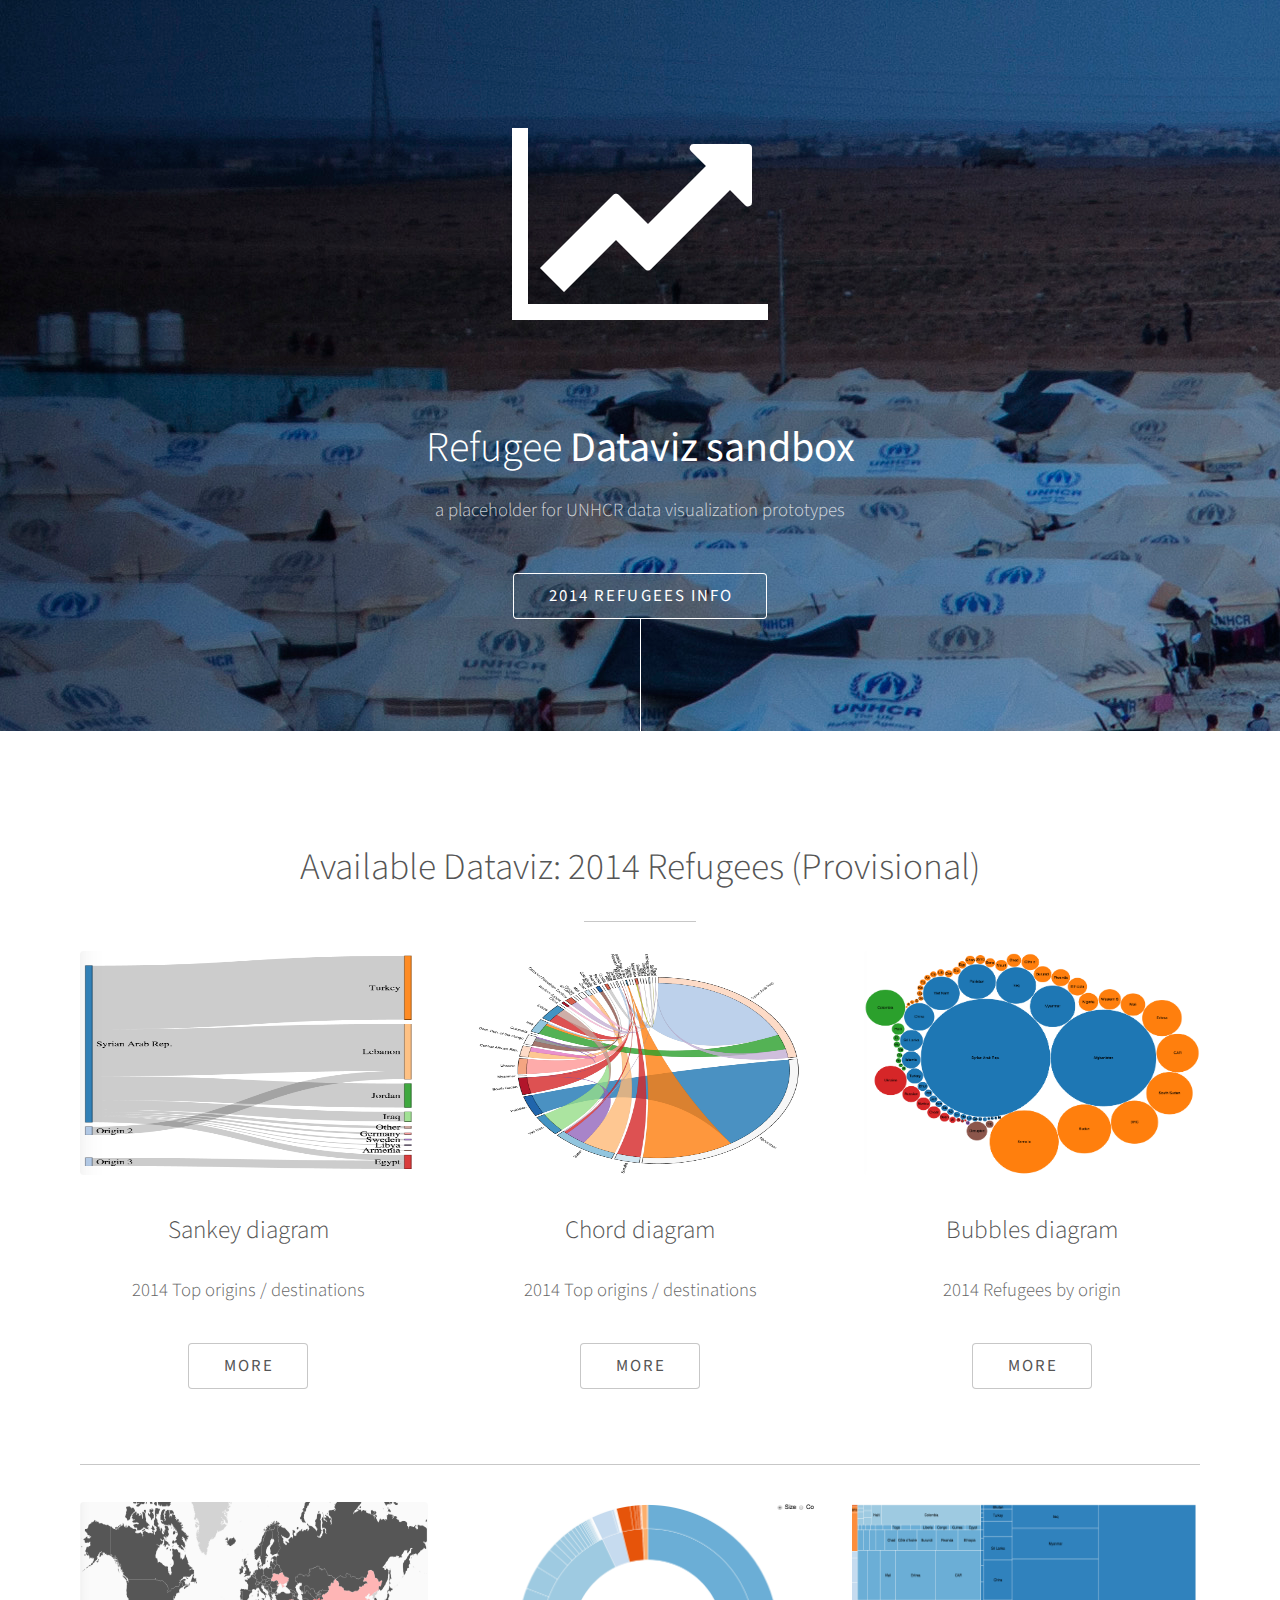
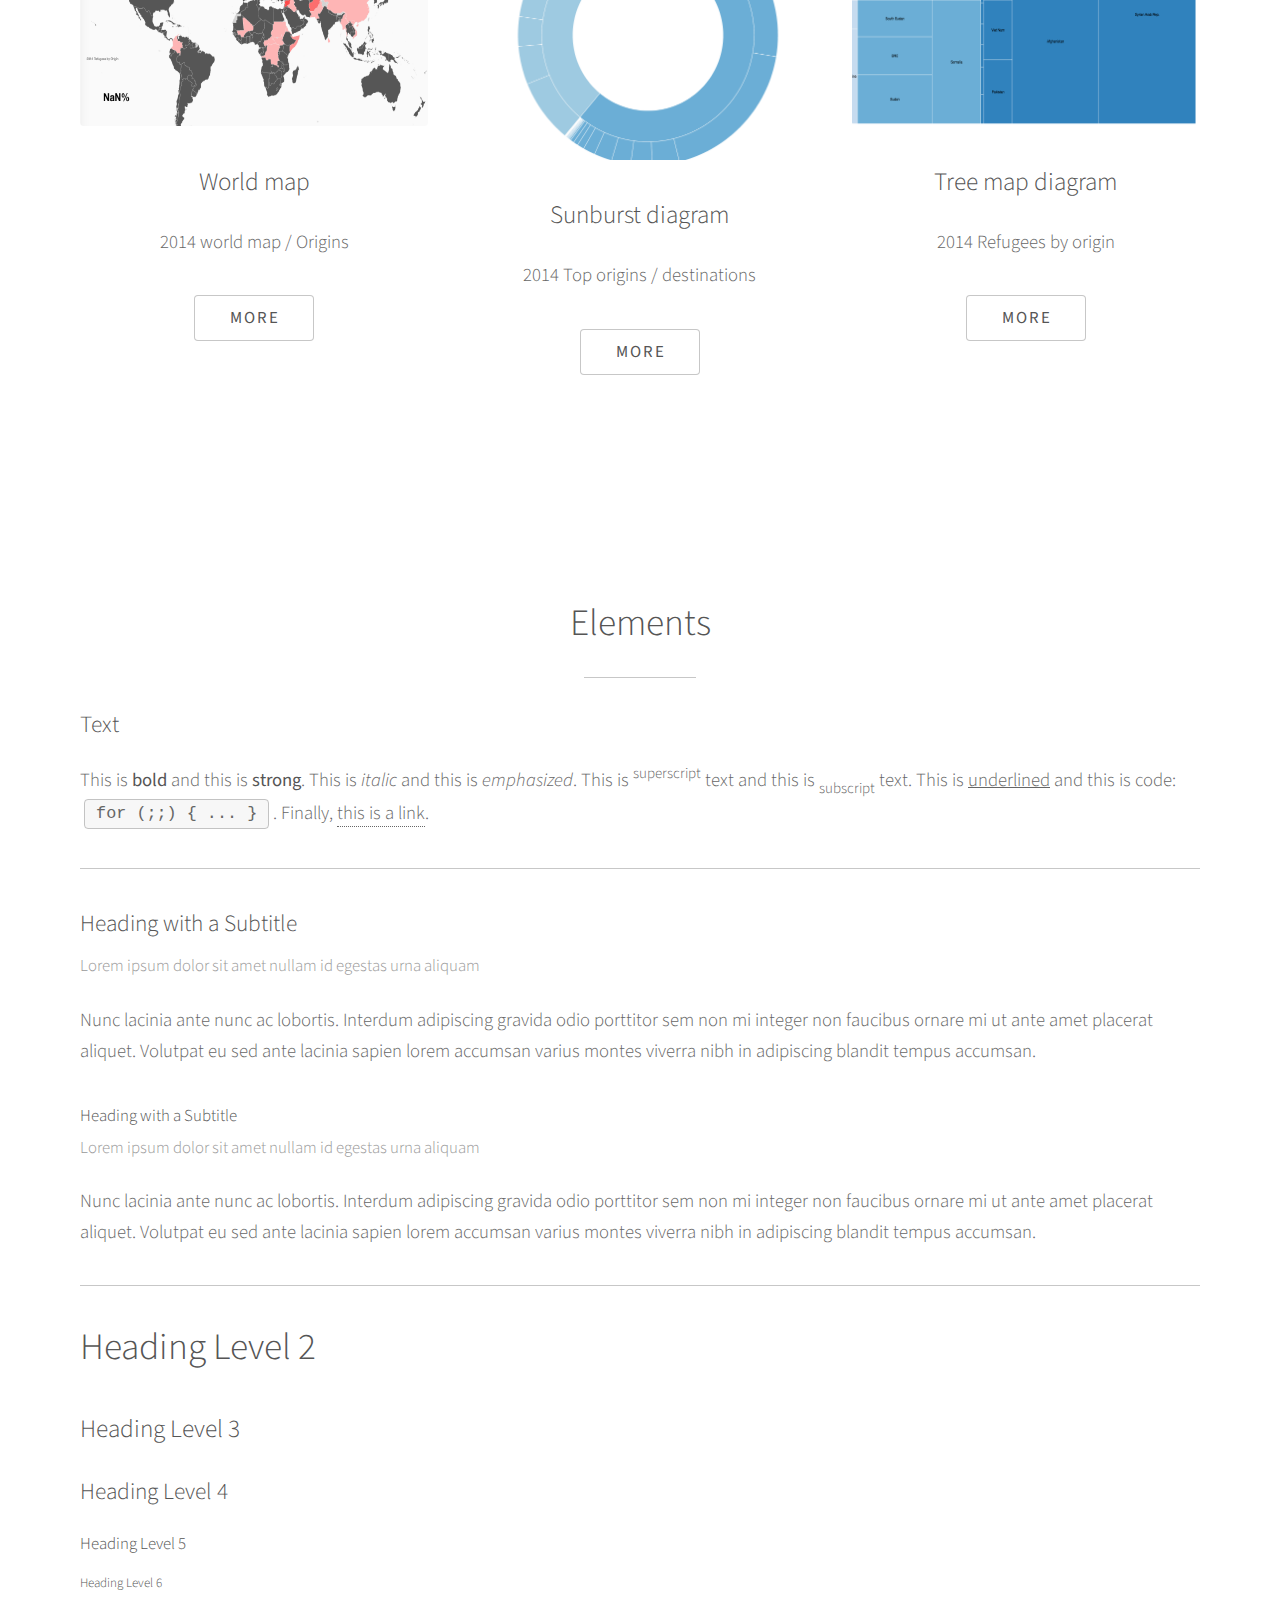
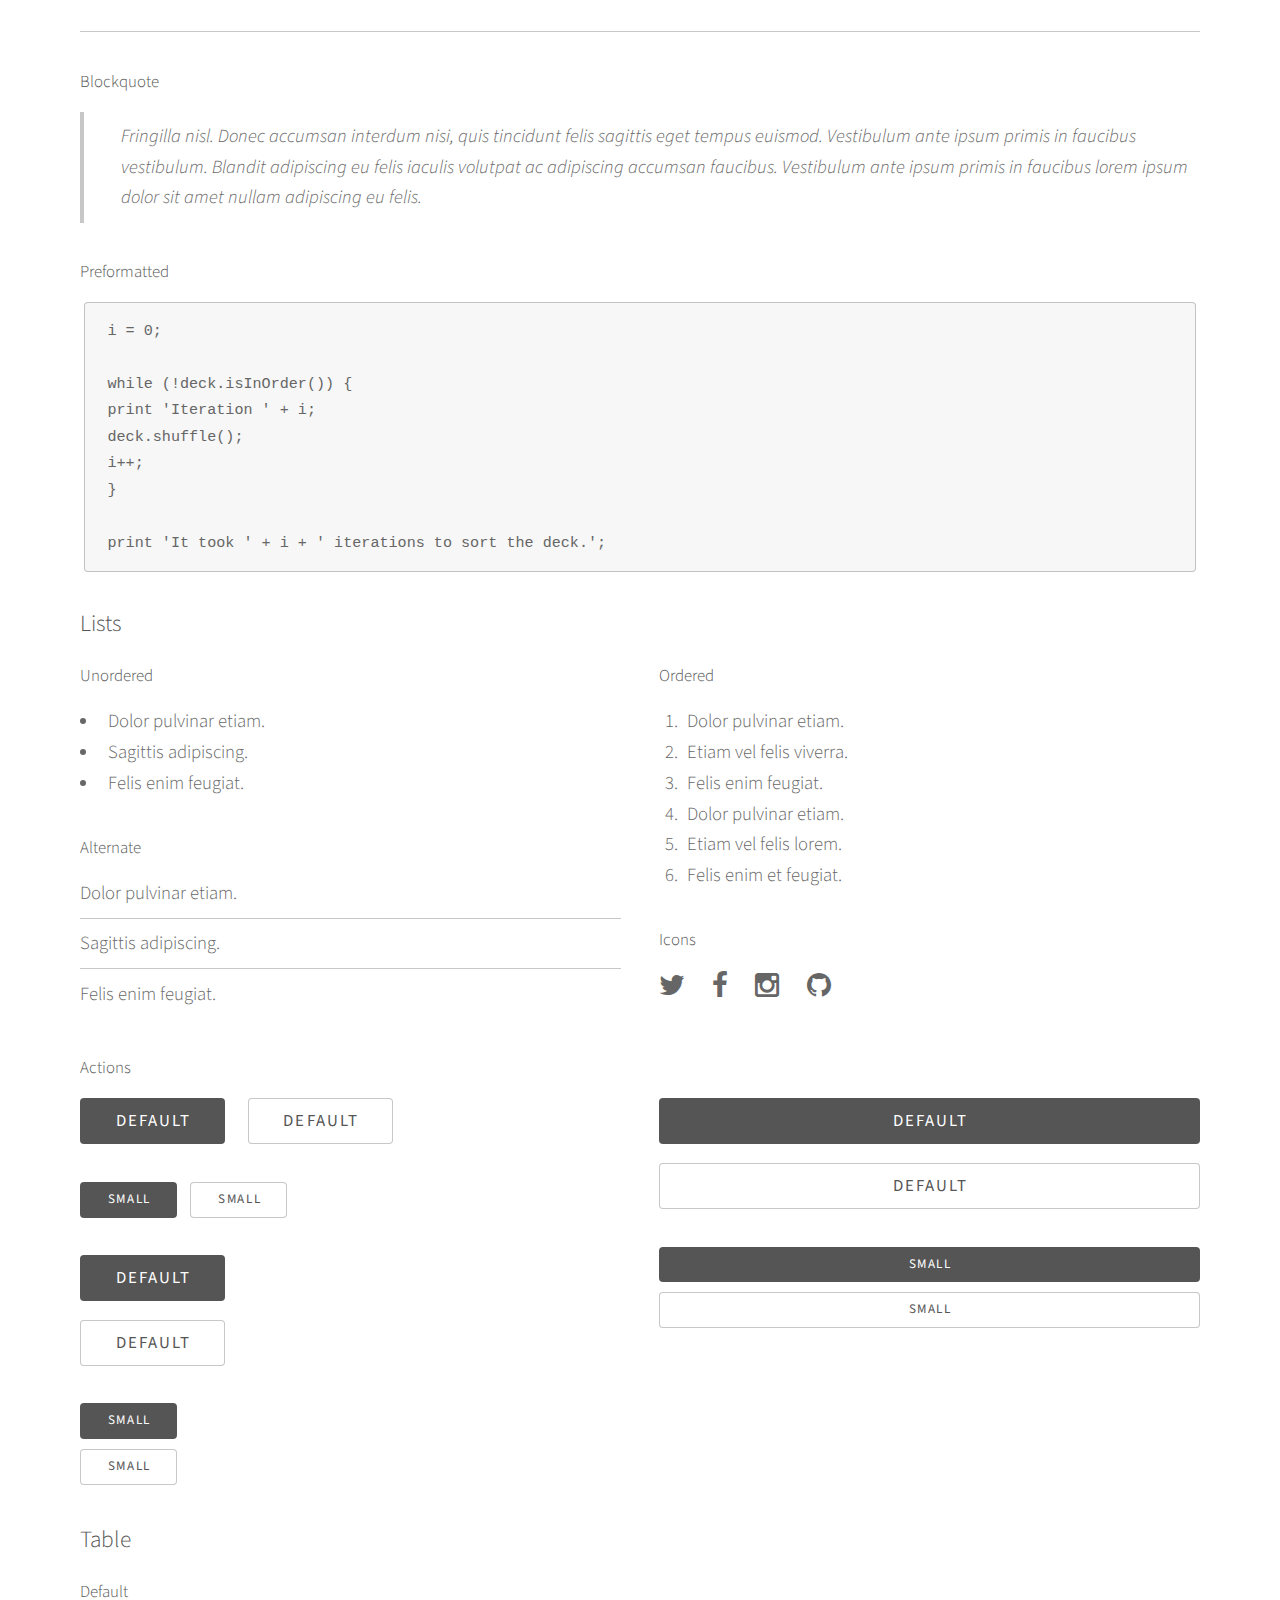
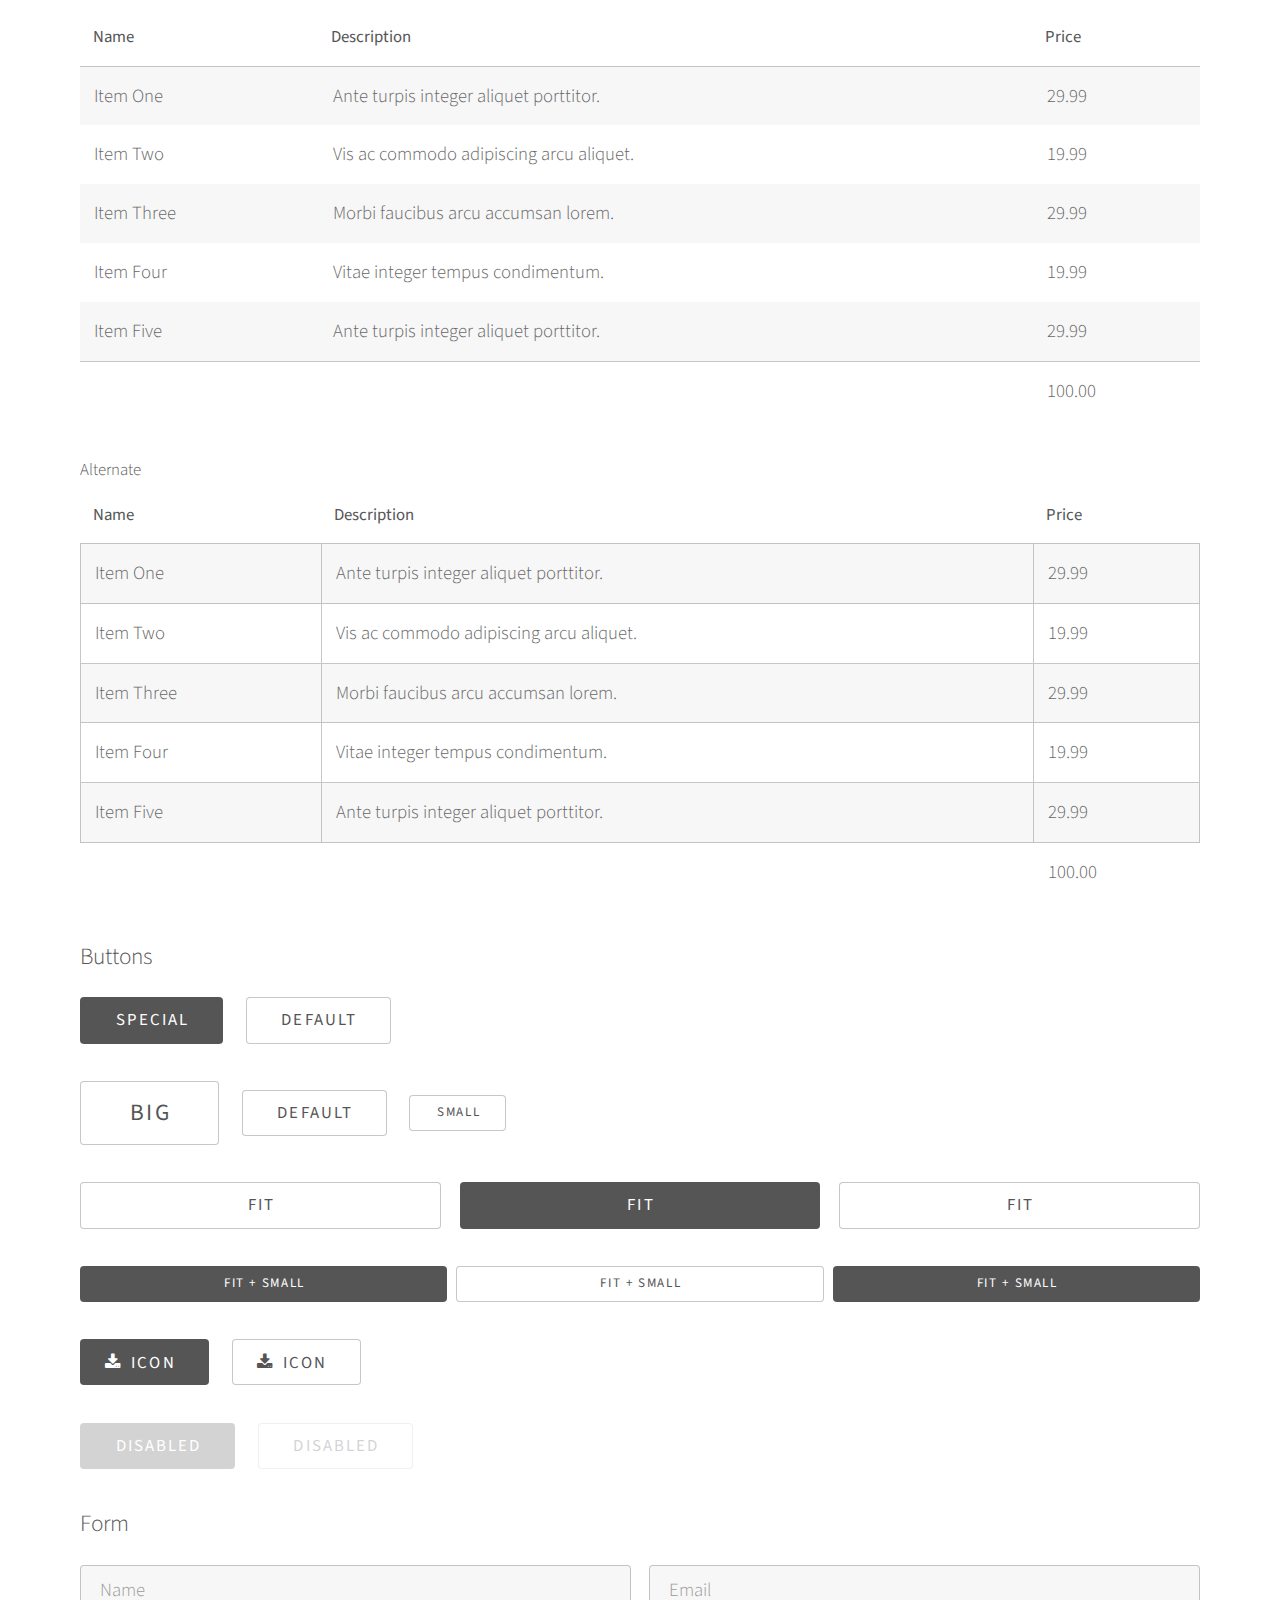
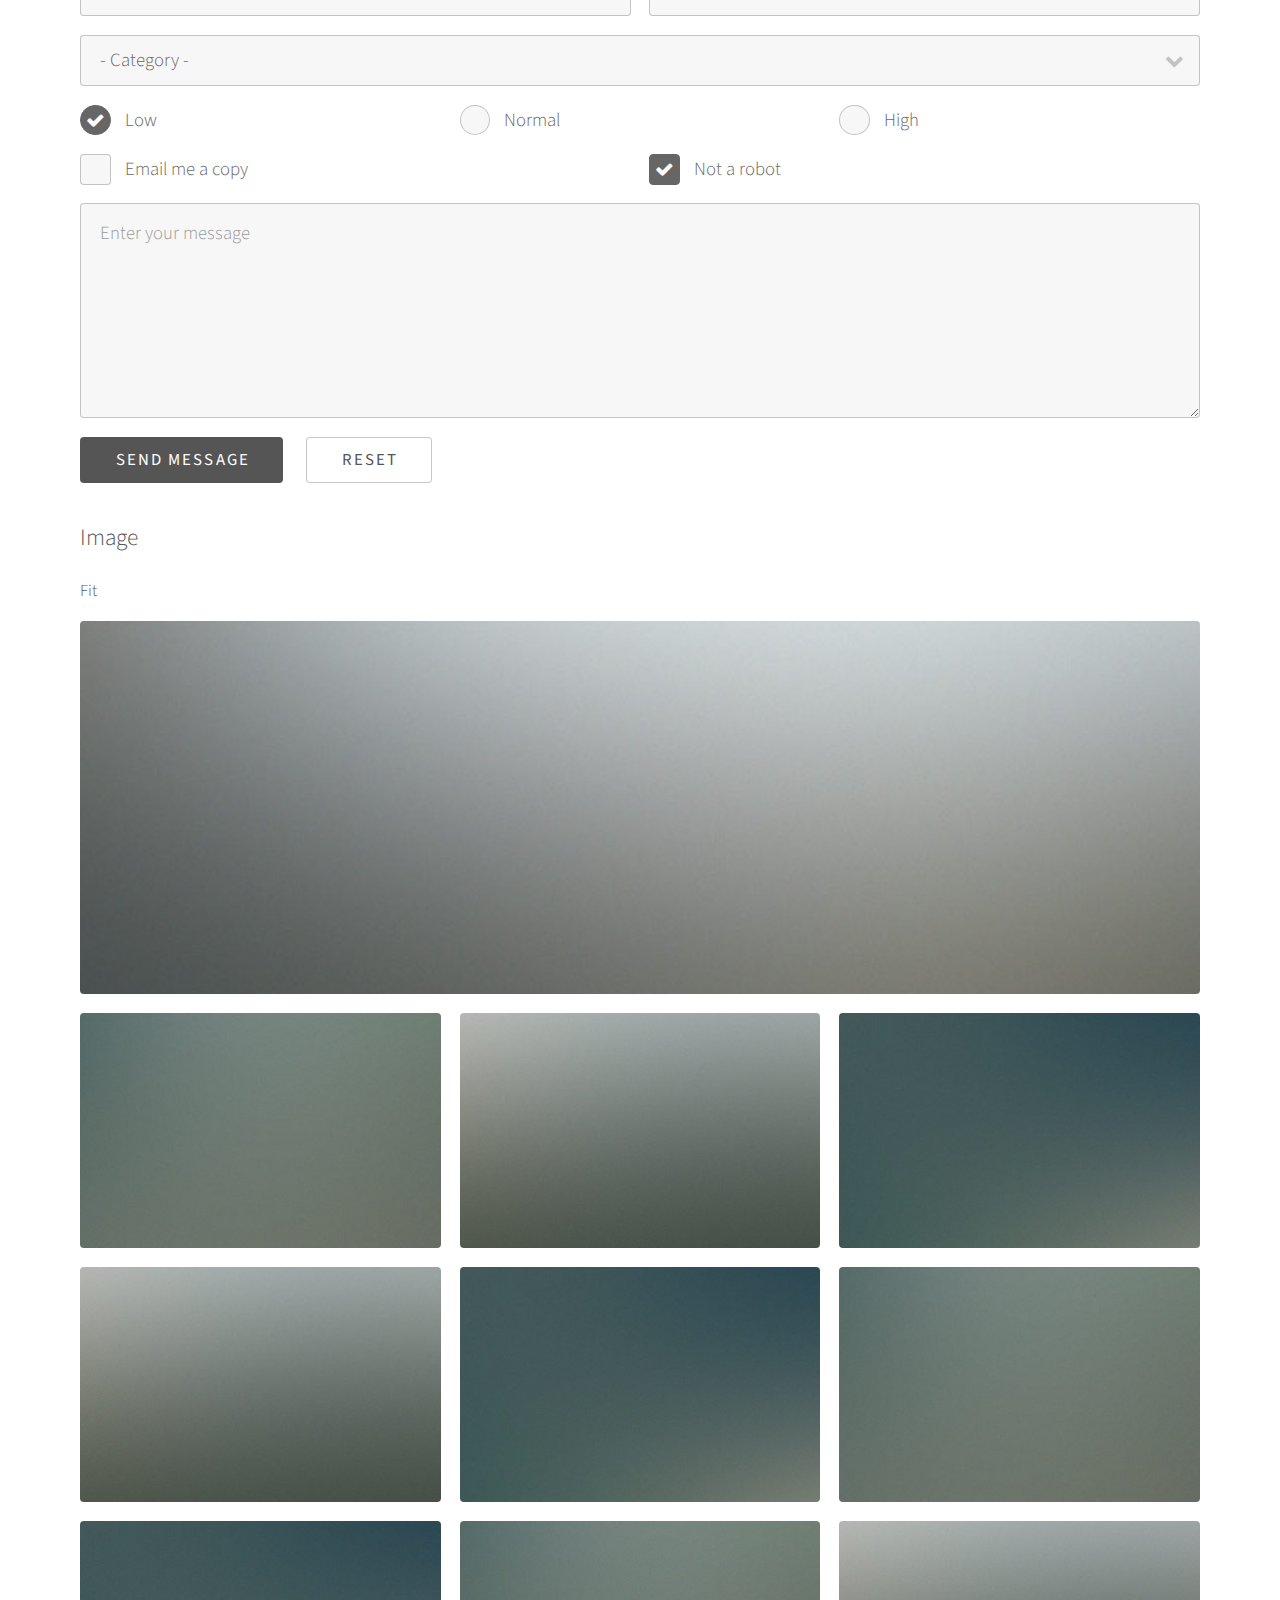
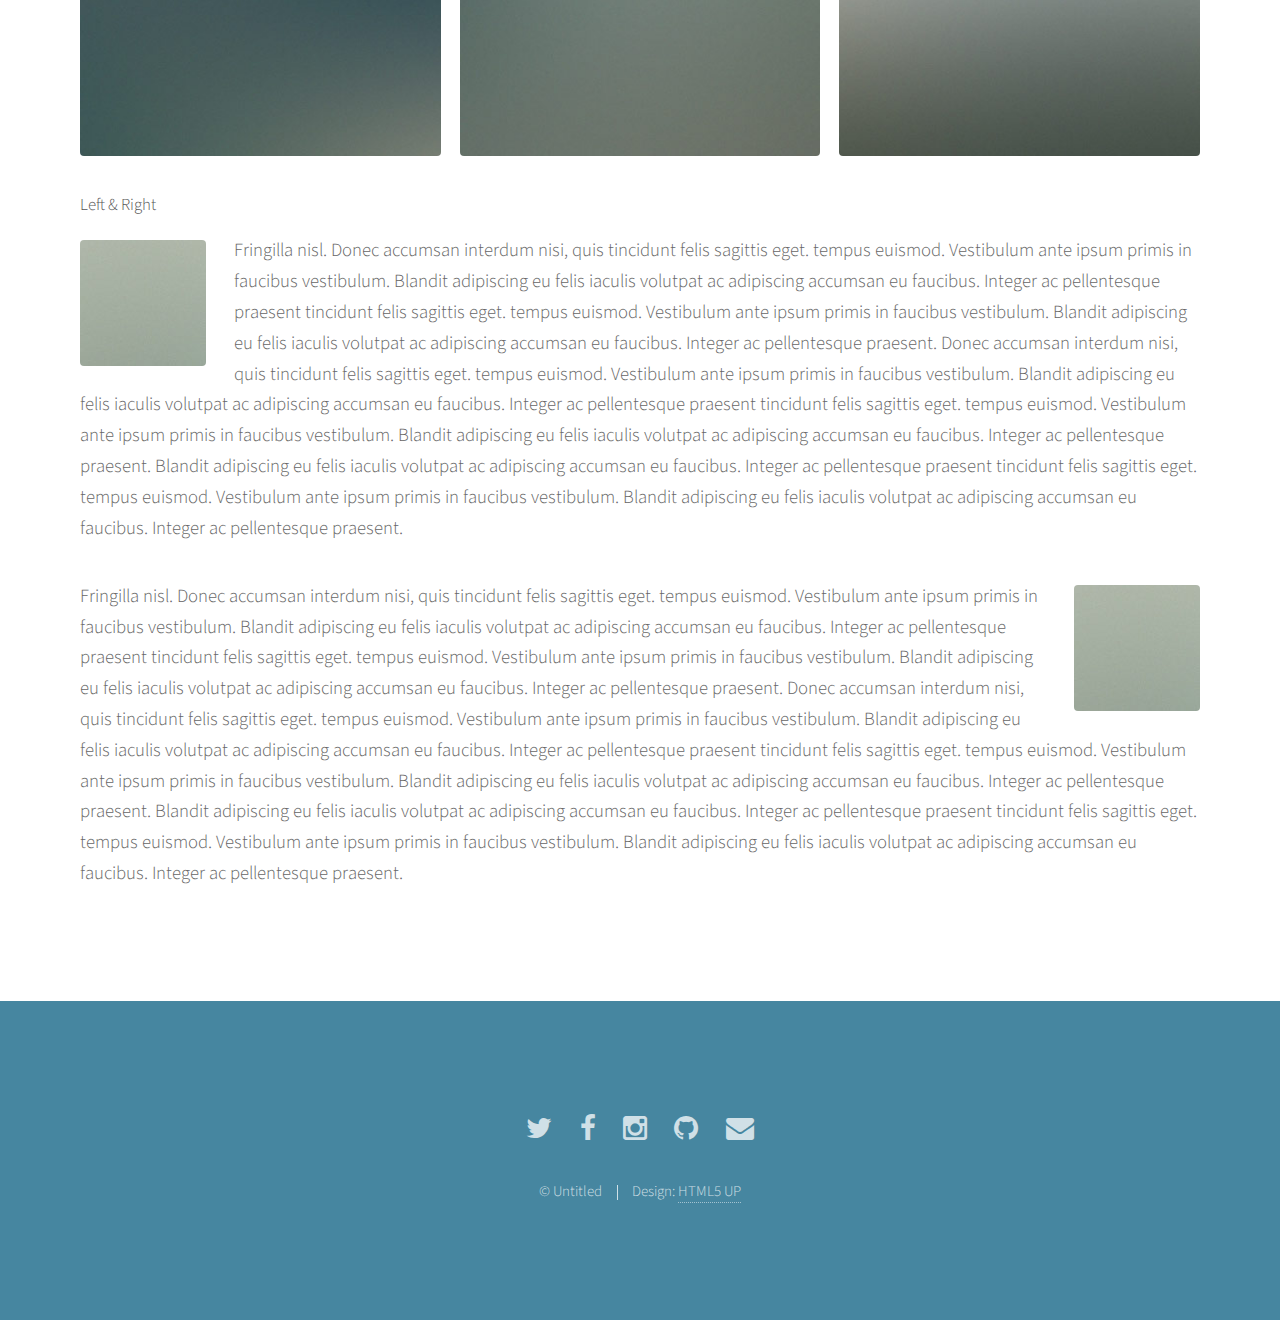
==== index.html @ ff3adbbc "init from local" ====
<!DOCTYPE HTML>
<!--
Laurent Pitoiset 2015
-->
<html>
	<head>
		<title>Dataviz Labs</title>
		<meta http-equiv="content-type" content="text/html; charset=utf-8" />
		<meta name="description" content="" />
		<meta name="keywords" content="" />
		<!--[if lte IE 8]><script src="css/ie/html5shiv.js"></script><![endif]-->
		<script src="js/jquery.min.js"></script>
		<script src="js/jquery.scrolly.min.js"></script>
		<script src="js/skel.min.js"></script>
		<script src="js/init.js"></script>
		<noscript>
			<link rel="stylesheet" href="css/skel.css" />
			<link rel="stylesheet" href="css/style.css" />
			<link rel="stylesheet" href="css/style-xlarge.css" />
		</noscript>
		<!--[if lte IE 9]><link rel="stylesheet" href="css/ie/v9.css" /><![endif]-->
		<!--[if lte IE 8]><link rel="stylesheet" href="css/ie/v8.css" /><![endif]-->
	</head>
	<body>

		<!-- Header -->
			<section id="header">
				<div class="inner">
					<span class="icon major fa-line-chart fa-3x"></span>
					<h1>Refugee <strong>Dataviz sandbox</strong></h1>
					<p>a placeholder for UNHCR data visualization prototypes</p>
					<ul class="actions">
						<li><a href="#one" class="button scrolly">2014 Refugees info</a></li>
					</ul>
				</div>
			</section>

		<!-- One -->
			<section id="one" class="main style1 special">
				<div class="container">
					<header class="major">
						<h2>Available Dataviz: 2014 Refugees (Provisional)</h2>
					</header>
					<div class="row 150%">
						<div class="4u 12u$(medium)">
							<span class="image fit"><img src="images/dataviz1.png" height="224" alt="sankey" /></span>
							<h3>Sankey diagram</h3>
							<p>2014 Top origins / destinations</p>
							<ul class="actions">
								<li><a href="dataviz2/" class="button">More</a></li>
							</ul>
						</div>
						<div class="4u 12u$(medium)">
							<span class="image fit"><img src="images/dataviz5.png" height="224" alt="chord" /></span>
							<h3>Chord diagram</h3>
							<p>2014 Top origins / destinations</p>
							<ul class="actions">
								<li><a href="dataviz5/" class="button">More</a></li>
							</ul>
						</div>
						<div class="4u$ 12u$(medium)">
							<span class="image fit"><img src="images/dataviz3.png" height="224" alt="bubbles" /></span>
							<h3>Bubbles diagram</h3>
							<p>2014 Refugees by origin</p>
							<ul class="actions">
								<li><a href="dataviz3" class="button">More</a></li>
							</ul>
						</div>
					</div>
					<hr>
					<div class="row">
						<div class="4u 12u$(medium)">
							<span class="image fit"><img src="images/dataviz4.png" height="224" alt="" /></span>
							<h3>World map</h3>
							<p>2014 world map / Origins</p>
							<ul class="actions">
								<li><a href="dataviz4/index2.html" class="button">More</a></li>
							</ul>
						</div>
						<div class="4u 12u$(medium)">
							<span class="image fit"><img src="images/dataviz6.png" alt="" /></span>
							<h3>Sunburst diagram</h3>
							<p>2014 Top origins / destinations</p>
							<ul class="actions">
								<li><a href="dataviz6/" class="button">More</a></li>
							</ul>
						</div>
						<div class="4u$ 12u$(medium)">
							<span class="image fit"><img src="images/dataviz7.png" height="224" alt="bubbles" /></span>
							<h3>Tree map diagram</h3>
							<p>2014 Refugees by origin</p>
							<ul class="actions">
								<li><a href="dataviz7" class="button">More</a></li>
							</ul>
						</div>
					</div>
				</div>
			</section>

		<!-- Four -->
		<!--
			<section id="four" class="main style2 special">
				<div class="container">
					<header class="major">
						<h2>Ipsum feugiat consequat?</h2>
					</header>
					<p>Sed lacus nascetur ac ante amet sapien.</p>
					<ul class="actions uniform">
						<li><a href="#" class="button special">Sign Up</a></li>
						<li><a href="#" class="button">Learn More</a></li>
					</ul>
				</div>
			</section>
		-->
		<!-- Five -->
		
			<section id="five" class="main style1">
				<div class="container">
					<header class="major special">
						<h2>Elements</h2>
					</header>

					<section>
						<h4>Text</h4>
						<p>This is <b>bold</b> and this is <strong>strong</strong>. This is <i>italic</i> and this is <em>emphasized</em>.
						This is <sup>superscript</sup> text and this is <sub>subscript</sub> text.
						This is <u>underlined</u> and this is code: <code>for (;;) { ... }</code>. Finally, <a href="#">this is a link</a>.</p>
						<hr />
						<header>
							<h4>Heading with a Subtitle</h4>
							<p>Lorem ipsum dolor sit amet nullam id egestas urna aliquam</p>
						</header>
						<p>Nunc lacinia ante nunc ac lobortis. Interdum adipiscing gravida odio porttitor sem non mi integer non faucibus ornare mi ut ante amet placerat aliquet. Volutpat eu sed ante lacinia sapien lorem accumsan varius montes viverra nibh in adipiscing blandit tempus accumsan.</p>
						<header>
							<h5>Heading with a Subtitle</h5>
							<p>Lorem ipsum dolor sit amet nullam id egestas urna aliquam</p>
						</header>
						<p>Nunc lacinia ante nunc ac lobortis. Interdum adipiscing gravida odio porttitor sem non mi integer non faucibus ornare mi ut ante amet placerat aliquet. Volutpat eu sed ante lacinia sapien lorem accumsan varius montes viverra nibh in adipiscing blandit tempus accumsan.</p>
						<hr />
						<h2>Heading Level 2</h2>
						<h3>Heading Level 3</h3>
						<h4>Heading Level 4</h4>
						<h5>Heading Level 5</h5>
						<h6>Heading Level 6</h6>
						<hr />
						<h5>Blockquote</h5>
						<blockquote>Fringilla nisl. Donec accumsan interdum nisi, quis tincidunt felis sagittis eget tempus euismod. Vestibulum ante ipsum primis in faucibus vestibulum. Blandit adipiscing eu felis iaculis volutpat ac adipiscing accumsan faucibus. Vestibulum ante ipsum primis in faucibus lorem ipsum dolor sit amet nullam adipiscing eu felis.</blockquote>
						<h5>Preformatted</h5>
						<pre><code>i = 0;

while (!deck.isInOrder()) {
print 'Iteration ' + i;
deck.shuffle();
i++;
}

print 'It took ' + i + ' iterations to sort the deck.';</code></pre>
					</section>

					<section>
						<h4>Lists</h4>
						<div class="row">
							<div class="6u 12u$(medium)">
								<h5>Unordered</h5>
								<ul>
									<li>Dolor pulvinar etiam.</li>
									<li>Sagittis adipiscing.</li>
									<li>Felis enim feugiat.</li>
								</ul>
								<h5>Alternate</h5>
								<ul class="alt">
									<li>Dolor pulvinar etiam.</li>
									<li>Sagittis adipiscing.</li>
									<li>Felis enim feugiat.</li>
								</ul>
							</div>
							<div class="6u$ 12u$(medium)">
								<h5>Ordered</h5>
								<ol>
									<li>Dolor pulvinar etiam.</li>
									<li>Etiam vel felis viverra.</li>
									<li>Felis enim feugiat.</li>
									<li>Dolor pulvinar etiam.</li>
									<li>Etiam vel felis lorem.</li>
									<li>Felis enim et feugiat.</li>
								</ol>
								<h5>Icons</h5>
								<ul class="icons">
									<li><a href="#" class="icon fa-twitter"><span class="label">Twitter</span></a></li>
									<li><a href="#" class="icon fa-facebook"><span class="label">Facebook</span></a></li>
									<li><a href="#" class="icon fa-instagram"><span class="label">Instagram</span></a></li>
									<li><a href="#" class="icon fa-github"><span class="label">Github</span></a></li>
								</ul>
							</div>
						</div>
						<h5>Actions</h5>
						<div class="row">
							<div class="6u 12u$(medium)">
								<ul class="actions">
									<li><a href="#" class="button special">Default</a></li>
									<li><a href="#" class="button">Default</a></li>
								</ul>
								<ul class="actions small">
									<li><a href="#" class="button special small">Small</a></li>
									<li><a href="#" class="button small">Small</a></li>
								</ul>
								<ul class="actions vertical">
									<li><a href="#" class="button special">Default</a></li>
									<li><a href="#" class="button">Default</a></li>
								</ul>
								<ul class="actions vertical small">
									<li><a href="#" class="button special small">Small</a></li>
									<li><a href="#" class="button small">Small</a></li>
								</ul>
							</div>
							<div class="6u 12u$(medium)">
								<ul class="actions vertical">
									<li><a href="#" class="button special fit">Default</a></li>
									<li><a href="#" class="button fit">Default</a></li>
								</ul>
								<ul class="actions vertical small">
									<li><a href="#" class="button special small fit">Small</a></li>
									<li><a href="#" class="button small fit">Small</a></li>
								</ul>
							</div>
						</div>
					</section>

					<section>
						<h4>Table</h4>
						<h5>Default</h5>
						<div class="table-wrapper">
							<table>
								<thead>
									<tr>
										<th>Name</th>
										<th>Description</th>
										<th>Price</th>
									</tr>
								</thead>
								<tbody>
									<tr>
										<td>Item One</td>
										<td>Ante turpis integer aliquet porttitor.</td>
										<td>29.99</td>
									</tr>
									<tr>
										<td>Item Two</td>
										<td>Vis ac commodo adipiscing arcu aliquet.</td>
										<td>19.99</td>
									</tr>
									<tr>
										<td>Item Three</td>
										<td> Morbi faucibus arcu accumsan lorem.</td>
										<td>29.99</td>
									</tr>
									<tr>
										<td>Item Four</td>
										<td>Vitae integer tempus condimentum.</td>
										<td>19.99</td>
									</tr>
									<tr>
										<td>Item Five</td>
										<td>Ante turpis integer aliquet porttitor.</td>
										<td>29.99</td>
									</tr>
								</tbody>
								<tfoot>
									<tr>
										<td colspan="2"></td>
										<td>100.00</td>
									</tr>
								</tfoot>
							</table>
						</div>

						<h5>Alternate</h5>
						<div class="table-wrapper">
							<table class="alt">
								<thead>
									<tr>
										<th>Name</th>
										<th>Description</th>
										<th>Price</th>
									</tr>
								</thead>
								<tbody>
									<tr>
										<td>Item One</td>
										<td>Ante turpis integer aliquet porttitor.</td>
										<td>29.99</td>
									</tr>
									<tr>
										<td>Item Two</td>
										<td>Vis ac commodo adipiscing arcu aliquet.</td>
										<td>19.99</td>
									</tr>
									<tr>
										<td>Item Three</td>
										<td> Morbi faucibus arcu accumsan lorem.</td>
										<td>29.99</td>
									</tr>
									<tr>
										<td>Item Four</td>
										<td>Vitae integer tempus condimentum.</td>
										<td>19.99</td>
									</tr>
									<tr>
										<td>Item Five</td>
										<td>Ante turpis integer aliquet porttitor.</td>
										<td>29.99</td>
									</tr>
								</tbody>
								<tfoot>
									<tr>
										<td colspan="2"></td>
										<td>100.00</td>
									</tr>
								</tfoot>
							</table>
						</div>
					</section>

					<section>
						<h4>Buttons</h4>
						<ul class="actions">
							<li><a href="#" class="button special">Special</a></li>
							<li><a href="#" class="button">Default</a></li>
						</ul>
						<ul class="actions">
							<li><a href="#" class="button big">Big</a></li>
							<li><a href="#" class="button">Default</a></li>
							<li><a href="#" class="button small">Small</a></li>
						</ul>
						<ul class="actions fit">
							<li><a href="#" class="button fit">Fit</a></li>
							<li><a href="#" class="button special fit">Fit</a></li>
							<li><a href="#" class="button fit">Fit</a></li>
						</ul>
						<ul class="actions fit small">
							<li><a href="#" class="button special fit small">Fit + Small</a></li>
							<li><a href="#" class="button fit small">Fit + Small</a></li>
							<li><a href="#" class="button special fit small">Fit + Small</a></li>
						</ul>
						<ul class="actions">
							<li><a href="#" class="button special icon fa-download">Icon</a></li>
							<li><a href="#" class="button icon fa-download">Icon</a></li>
						</ul>
						<ul class="actions">
							<li><span class="button special disabled">Disabled</span></li>
							<li><span class="button disabled">Disabled</span></li>
						</ul>
					</section>

					<section>
						<h4>Form</h4>
						<form method="post" action="#">
							<div class="row uniform 50%">
								<div class="6u 12u$(xsmall)">
									<input type="text" name="demo-name" id="demo-name" value="" placeholder="Name" />
								</div>
								<div class="6u$ 12u$(xsmall)">
									<input type="email" name="demo-email" id="demo-email" value="" placeholder="Email" />
								</div>
								<div class="12u$">
									<div class="select-wrapper">
										<select name="demo-category" id="demo-category">
											<option value="">- Category -</option>
											<option value="1">Manufacturing</option>
											<option value="1">Shipping</option>
											<option value="1">Administration</option>
											<option value="1">Human Resources</option>
										</select>
									</div>
								</div>
								<div class="4u 12u$(small)">
									<input type="radio" id="demo-priority-low" name="demo-priority" checked>
									<label for="demo-priority-low">Low</label>
								</div>
								<div class="4u 12u$(small)">
									<input type="radio" id="demo-priority-normal" name="demo-priority">
									<label for="demo-priority-normal">Normal</label>
								</div>
								<div class="4u$ 12u$(small)">
									<input type="radio" id="demo-priority-high" name="demo-priority">
									<label for="demo-priority-high">High</label>
								</div>
								<div class="6u 12u$(small)">
									<input type="checkbox" id="demo-copy" name="demo-copy">
									<label for="demo-copy">Email me a copy</label>
								</div>
								<div class="6u$ 12u$(small)">
									<input type="checkbox" id="demo-human" name="demo-human" checked>
									<label for="demo-human">Not a robot</label>
								</div>
								<div class="12u$">
									<textarea name="demo-message" id="demo-message" placeholder="Enter your message" rows="6"></textarea>
								</div>
								<div class="12u$">
									<ul class="actions">
										<li><input type="submit" value="Send Message" class="special" /></li>
										<li><input type="reset" value="Reset" /></li>
									</ul>
								</div>
							</div>
						</form>
					</section>

					<section>
						<h4>Image</h4>
						<h5>Fit</h5>
						<div class="box alt">
							<div class="row uniform 50%">
								<div class="12u"><span class="image fit"><img src="images/pic06.jpg" alt="" /></span></div>
								<div class="4u"><span class="image fit"><img src="images/pic02.jpg" alt="" /></span></div>
								<div class="4u"><span class="image fit"><img src="images/pic03.jpg" alt="" /></span></div>
								<div class="4u"><span class="image fit"><img src="images/pic04.jpg" alt="" /></span></div>
								<div class="4u"><span class="image fit"><img src="images/pic03.jpg" alt="" /></span></div>
								<div class="4u"><span class="image fit"><img src="images/pic04.jpg" alt="" /></span></div>
								<div class="4u"><span class="image fit"><img src="images/pic02.jpg" alt="" /></span></div>
								<div class="4u"><span class="image fit"><img src="images/pic04.jpg" alt="" /></span></div>
								<div class="4u"><span class="image fit"><img src="images/pic02.jpg" alt="" /></span></div>
								<div class="4u"><span class="image fit"><img src="images/pic03.jpg" alt="" /></span></div>
							</div>
						</div>
						<h5>Left &amp; Right</h5>
						<p><span class="image left"><img src="images/pic05.jpg" alt="" /></span>Fringilla nisl. Donec accumsan interdum nisi, quis tincidunt felis sagittis eget. tempus euismod. Vestibulum ante ipsum primis in faucibus vestibulum. Blandit adipiscing eu felis iaculis volutpat ac adipiscing accumsan eu faucibus. Integer ac pellentesque praesent tincidunt felis sagittis eget. tempus euismod. Vestibulum ante ipsum primis in faucibus vestibulum. Blandit adipiscing eu felis iaculis volutpat ac adipiscing accumsan eu faucibus. Integer ac pellentesque praesent. Donec accumsan interdum nisi, quis tincidunt felis sagittis eget. tempus euismod. Vestibulum ante ipsum primis in faucibus vestibulum. Blandit adipiscing eu felis iaculis volutpat ac adipiscing accumsan eu faucibus. Integer ac pellentesque praesent tincidunt felis sagittis eget. tempus euismod. Vestibulum ante ipsum primis in faucibus vestibulum. Blandit adipiscing eu felis iaculis volutpat ac adipiscing accumsan eu faucibus. Integer ac pellentesque praesent. Blandit adipiscing eu felis iaculis volutpat ac adipiscing accumsan eu faucibus. Integer ac pellentesque praesent tincidunt felis sagittis eget. tempus euismod. Vestibulum ante ipsum primis in faucibus vestibulum. Blandit adipiscing eu felis iaculis volutpat ac adipiscing accumsan eu faucibus. Integer ac pellentesque praesent.</p>
						<p><span class="image right"><img src="images/pic05.jpg" alt="" /></span>Fringilla nisl. Donec accumsan interdum nisi, quis tincidunt felis sagittis eget. tempus euismod. Vestibulum ante ipsum primis in faucibus vestibulum. Blandit adipiscing eu felis iaculis volutpat ac adipiscing accumsan eu faucibus. Integer ac pellentesque praesent tincidunt felis sagittis eget. tempus euismod. Vestibulum ante ipsum primis in faucibus vestibulum. Blandit adipiscing eu felis iaculis volutpat ac adipiscing accumsan eu faucibus. Integer ac pellentesque praesent. Donec accumsan interdum nisi, quis tincidunt felis sagittis eget. tempus euismod. Vestibulum ante ipsum primis in faucibus vestibulum. Blandit adipiscing eu felis iaculis volutpat ac adipiscing accumsan eu faucibus. Integer ac pellentesque praesent tincidunt felis sagittis eget. tempus euismod. Vestibulum ante ipsum primis in faucibus vestibulum. Blandit adipiscing eu felis iaculis volutpat ac adipiscing accumsan eu faucibus. Integer ac pellentesque praesent. Blandit adipiscing eu felis iaculis volutpat ac adipiscing accumsan eu faucibus. Integer ac pellentesque praesent tincidunt felis sagittis eget. tempus euismod. Vestibulum ante ipsum primis in faucibus vestibulum. Blandit adipiscing eu felis iaculis volutpat ac adipiscing accumsan eu faucibus. Integer ac pellentesque praesent.</p>
					</section>

				</div>
			</section>
		

		<!-- Footer -->
			<section id="footer">
				<ul class="icons">
					<li><a href="#" class="icon alt fa-twitter"><span class="label">Twitter</span></a></li>
					<li><a href="#" class="icon alt fa-facebook"><span class="label">Facebook</span></a></li>
					<li><a href="#" class="icon alt fa-instagram"><span class="label">Instagram</span></a></li>
					<li><a href="#" class="icon alt fa-github"><span class="label">GitHub</span></a></li>
					<li><a href="#" class="icon alt fa-envelope"><span class="label">Email</span></a></li>
				</ul>
				<ul class="copyright">
					<li>&copy; Untitled</li><li>Design: <a href="http://html5up.net">HTML5 UP</a></li>
				</ul>
			</section>

	</body>
</html>
---- css/skel.css ----
/* Resets (http://meyerweb.com/eric/tools/css/reset/ | v2.0 | 20110126 | License: none (public domain)) */

	html,body,div,span,applet,object,iframe,h1,h2,h3,h4,h5,h6,p,blockquote,pre,a,abbr,acronym,address,big,cite,code,del,dfn,em,img,ins,kbd,q,s,samp,small,strike,strong,sub,sup,tt,var,b,u,i,center,dl,dt,dd,ol,ul,li,fieldset,form,label,legend,table,caption,tbody,tfoot,thead,tr,th,td,article,aside,canvas,details,embed,figure,figcaption,footer,header,hgroup,menu,nav,output,ruby,section,summary,time,mark,audio,video{margin:0;padding:0;border:0;font-size:100%;font:inherit;vertical-align:baseline;}article,aside,details,figcaption,figure,footer,header,hgroup,menu,nav,section{display:block;}body{line-height:1;}ol,ul{list-style:none;}blockquote,q{quotes:none;}blockquote:before,blockquote:after,q:before,q:after{content:'';content:none;}table{border-collapse:collapse;border-spacing:0;}body{-webkit-text-size-adjust:none}

/* Box Model */

	*, *:before, *:after {
		-moz-box-sizing: border-box;
		-webkit-box-sizing: border-box;
		box-sizing: border-box;
	}

/* Container */

	.container {
		margin-left: auto;
		margin-right: auto;

		/* width: (containers) */
		width: 60em;
	}

	/* Modifiers */

		/* 125% */
			.container.\31 25\25 {
				width: 100%;

				/* max-width: (containers * 1.25) */
				max-width: 75em;

				/* min-width: (containers) */
				min-width: 60em;
			}

		/* 75% */
			.container.\37 5\25 {

				/* width: (containers * 0.75) */
				width: 45em;

			}

		/* 50% */
			.container.\35 0\25 {

				/* width: (containers * 0.50) */
				width: 30em;

			}

		/* 25% */
			.container.\32 5\25 {

				/* width: (containers * 0.25) */
				width: 15em;

			}

/* Grid */

	.row {
		border-bottom: solid 1px transparent;
	}

	.row > * {
		float: left;
	}

	.row:after, .row:before {
		content: '';
		display: block;
		clear: both;
		height: 0;
	}

	.row.uniform > * > :first-child {
		margin-top: 0;
	}

	.row.uniform > * > :last-child {
		margin-bottom: 0;
	}

	/* Gutters */

		/* Normal */

			.row > * {
				/* padding: (gutters.horizontal) 0 0 (gutters.vertical) */
				padding: 0 0 0 2em;
			}

			.row {
				/* margin: -(gutters.horizontal) 0 -1px -(gutters.vertical) */
				margin: 0 0 -1px -2em;
			}

			.row.uniform > * {
				/* padding: (gutters.vertical) 0 0 (gutters.vertical) */
				padding: 2em 0 0 2em;
			}

			.row.uniform {
				/* margin: -(gutters.vertical) 0 -1px -(gutters.vertical) */
				margin: -2em 0 -1px -2em;
			}

		/* 200% */

			.row.\32 00\25 > * {
				/* padding: (gutters.horizontal) 0 0 (gutters.vertical) */
				padding: 0 0 0 4em;
			}

			.row.\32 00\25 {
				/* margin: -(gutters.horizontal) 0 -1px -(gutters.vertical) */
				margin: 0 0 -1px -4em;
			}

			.row.uniform.\32 00\25 > * {
				/* padding: (gutters.vertical) 0 0 (gutters.vertical) */
				padding: 4em 0 0 4em;
			}

			.row.uniform.\32 00\25 {
				/* margin: -(gutters.vertical) 0 -1px -(gutters.vertical) */
				margin: -4em 0 -1px -4em;
			}

		/* 150% */

			.row.\31 50\25 > * {
				/* padding: (gutters.horizontal) 0 0 (gutters.vertical) */
				padding: 0 0 0 3em;
			}

			.row.\31 50\25 {
				/* margin: -(gutters.horizontal) 0 -1px -(gutters.vertical) */
				margin: 0 0 -1px -3em;
			}

			.row.uniform.\31 50\25 > * {
				/* padding: (gutters.vertical) 0 0 (gutters.vertical) */
				padding: 3em 0 0 3em;
			}

			.row.uniform.\31 50\25 {
				/* margin: -(gutters.vertical) 0 -1px -(gutters.vertical) */
				margin: -3em 0 -1px -3em;
			}

		/* 50% */

			.row.\35 0\25 > * {
				/* padding: (gutters.horizontal) 0 0 (gutters.vertical) */
				padding: 0 0 0 1em;
			}

			.row.\35 0\25 {
				/* margin: -(gutters.horizontal) 0 -1px -(gutters.vertical) */
				margin: 0 0 -1px -1em;
			}

			.row.uniform.\35 0\25 > * {
				/* padding: (gutters.vertical) 0 0 (gutters.vertical) */
				padding: 1em 0 0 1em;
			}

			.row.uniform.\35 0\25 {
				/* margin: -(gutters.vertical) 0 -1px -(gutters.vertical) */
				margin: -1em 0 -1px -1em;
			}

		/* 25% */

			.row.\32 5\25 > * {
				/* padding: (gutters.horizontal) 0 0 (gutters.vertical) */
				padding: 0 0 0 0.5em;
			}

			.row.\32 5\25 {
				/* margin: -(gutters.horizontal) 0 -1px -(gutters.vertical) */
				margin: 0 0 -1px -0.5em;
			}

			.row.uniform.\32 5\25 > * {
				/* padding: (gutters.vertical) 0 0 (gutters.vertical) */
				padding: 0.5em 0 0 0.5em;
			}

			.row.uniform.\32 5\25 {
				/* margin: -(gutters.vertical) 0 -1px -(gutters.vertical) */
				margin: -0.5em 0 -1px -0.5em;
			}

		/* 0% */

			.row.\30 \25 > * {
				padding: 0;
			}

			.row.\30 \25 {
				margin: 0 0 -1px 0;
			}

	/* Cells */

		.\31 2u, .\31 2u\24 { width: 100%; clear: none; margin-left: 0; }
		.\31 1u, .\31 1u\24 { width: 91.6666666667%; clear: none; margin-left: 0; }
		.\31 0u, .\31 0u\24 { width: 83.3333333333%; clear: none; margin-left: 0; }
		.\39 u, .\39 u\24 { width: 75%; clear: none; margin-left: 0; }
		.\38 u, .\38 u\24 { width: 66.6666666667%; clear: none; margin-left: 0; }
		.\37 u, .\37 u\24 { width: 58.3333333333%; clear: none; margin-left: 0; }
		.\36 u, .\36 u\24 { width: 50%; clear: none; margin-left: 0; }
		.\35 u, .\35 u\24 { width: 41.6666666667%; clear: none; margin-left: 0; }
		.\34 u, .\34 u\24 { width: 33.3333333333%; clear: none; margin-left: 0; }
		.\33 u, .\33 u\24 { width: 25%; clear: none; margin-left: 0; }
		.\32 u, .\32 u\24 { width: 16.6666666667%; clear: none; margin-left: 0; }
		.\31 u, .\31 u\24 { width: 8.3333333333%; clear: none; margin-left: 0; }

		.\31 2u\24 + *,
		.\31 1u\24 + *,
		.\31 0u\24 + *,
		.\39 u\24 + *,
		.\38 u\24 + *,
		.\37 u\24 + *,
		.\36 u\24 + *,
		.\35 u\24 + *,
		.\34 u\24 + *,
		.\33 u\24 + *,
		.\32 u\24 + *,
		.\31 u\24 + * {
			clear: left;
		}

		.\-11u { margin-left: 91.6666666667% }
		.\-10u { margin-left: 83.3333333333% }
		.\-9u { margin-left: 75% }
		.\-8u { margin-left: 66.6666666667% }
		.\-7u { margin-left: 58.3333333333% }
		.\-6u { margin-left: 50% }
		.\-5u { margin-left: 41.6666666667% }
		.\-4u { margin-left: 33.3333333333% }
		.\-3u { margin-left: 25% }
		.\-2u { margin-left: 16.6666666667% }
		.\-1u { margin-left: 8.3333333333% }
---- css/style.css ----
@import url(font-awesome.min.css);
@import url("http://fonts.googleapis.com/css?family=Source+Sans+Pro:300,300italic,400,400italic");

/*
	Photon by HTML5 UP
	html5up.net | @n33co
	Free for personal and commercial use under the CCA 3.0 license (html5up.net/license)
*/

/* Basic */

	body {
		background: #fff;
	}

		body.is-loading *, body.is-loading *:before, body.is-loading *:after {
			-moz-animation: none !important;
			-webkit-animation: none !important;
			-o-animation: none !important;
			-ms-animation: none !important;
			animation: none !important;
			-moz-transition: none !important;
			-webkit-transition: none !important;
			-o-transition: none !important;
			-ms-transition: none !important;
			transition: none !important;
		}

	body, input, select, textarea {
		color: #666;
		font-family: "Source Sans Pro", Helvetica, sans-serif;
		font-size: 16pt;
		font-weight: 300;
		line-height: 1.65em;
	}

	a {
		-moz-transition: color 0.2s ease-in-out, border-color 0.2s ease-in-out;
		-webkit-transition: color 0.2s ease-in-out, border-color 0.2s ease-in-out;
		-o-transition: color 0.2s ease-in-out, border-color 0.2s ease-in-out;
		-ms-transition: color 0.2s ease-in-out, border-color 0.2s ease-in-out;
		transition: color 0.2s ease-in-out, border-color 0.2s ease-in-out;
		border-bottom: dotted 1px #666;
		color: inherit;
		text-decoration: none;
	}

		a:hover {
			border-bottom-color: transparent !important;
			color: #6bd4c8;
		}

	strong, b {
		color: #555;
		font-weight: 400;
	}

	em, i {
		font-style: italic;
	}

	p {
		margin: 0 0 2em 0;
	}

	h1, h2, h3, h4, h5, h6 {
		color: #555;
		line-height: 1em;
		margin: 0 0 1em 0;
	}

		h1 a, h2 a, h3 a, h4 a, h5 a, h6 a {
			color: inherit;
			text-decoration: none;
		}

	h1 {
		font-size: 2.25em;
		line-height: 1.35em;
	}

	h2 {
		font-size: 2em;
		line-height: 1.35em;
	}

	h3 {
		font-size: 1.35em;
		line-height: 1.5em;
	}

	h4 {
		font-size: 1.25em;
		line-height: 1.5em;
	}

	h5 {
		font-size: 0.9em;
		line-height: 1.5em;
	}

	h6 {
		font-size: 0.7em;
		line-height: 1.5em;
	}

	sub {
		font-size: 0.8em;
		position: relative;
		top: 0.5em;
	}

	sup {
		font-size: 0.8em;
		position: relative;
		top: -0.5em;
	}

	hr {
		border: 0;
		border-bottom: solid 1px rgba(144, 144, 144, 0.5);
		margin: 2em 0;
	}

		hr.major {
			margin: 3em 0;
		}

	blockquote {
		border-left: solid 4px rgba(144, 144, 144, 0.5);
		font-style: italic;
		margin: 0 0 2em 0;
		padding: 0.5em 0 0.5em 2em;
	}

	code {
		background: rgba(144, 144, 144, 0.075);
		border-radius: 4px;
		border: solid 1px rgba(144, 144, 144, 0.5);
		font-family: "Courier New", monospace;
		font-size: 0.9em;
		margin: 0 0.25em;
		padding: 0.25em 0.65em;
	}

	pre {
		-webkit-overflow-scrolling: touch;
		font-family: "Courier New", monospace;
		font-size: 0.9em;
		margin: 0 0 2em 0;
	}

		pre code {
			display: block;
			line-height: 1.75em;
			padding: 1em 1.5em;
			overflow-x: auto;
		}

	.align-left {
		text-align: left;
	}

	.align-center {
		text-align: center;
	}

	.align-right {
		text-align: right;
	}

/* Section/Article */

	section.special, article.special {
		text-align: center;
	}

	header p {
		color: #999;
		margin: 0 0 1.5em 0;
		position: relative;
	}

	header h2 + p {
		font-size: 1.25em;
		line-height: 1.5em;
		margin-top: -1em;
	}

	header h3 + p {
		font-size: 1.1em;
		line-height: 1.5em;
		margin-top: -0.8em;
	}

	header h4 + p,
	header h5 + p,
	header h6 + p {
		font-size: 0.9em;
		line-height: 1.5em;
		margin-top: -0.6em;
	}

	header.major {
		margin: 0 0 1em 0;
	}

		header.major:after {
			background: rgba(144, 144, 144, 0.5);
			content: '';
			display: inline-block;
			height: 1px;
			margin-top: 1.5em;
			width: 6em;
		}

		header.major h2, header.major h3, header.major h4, header.major h5, header.major h6 {
			margin: 0;
		}

		header.major p {
			margin: 0.7em 0 0 0;
		}

	header.special {
		text-align: center;
	}

/* Form */

	form {
		margin: 0 0 2em 0;
	}

	label {
		color: #555;
		display: block;
		font-size: 0.9em;
		font-weight: 400;
		margin: 0 0 1em 0;
	}

	input[type="text"],
	input[type="password"],
	input[type="email"],
	select,
	textarea {
		-moz-appearance: none;
		-webkit-appearance: none;
		-o-appearance: none;
		-ms-appearance: none;
		appearance: none;
		background: rgba(144, 144, 144, 0.075);
		border-radius: 4px;
		border: none;
		border: solid 1px rgba(144, 144, 144, 0.5);
		color: inherit;
		display: block;
		outline: 0;
		padding: 0 1em;
		text-decoration: none;
		width: 100%;
	}

		input[type="text"]:invalid,
		input[type="password"]:invalid,
		input[type="email"]:invalid,
		select:invalid,
		textarea:invalid {
			box-shadow: none;
		}

		input[type="text"]:focus,
		input[type="password"]:focus,
		input[type="email"]:focus,
		select:focus,
		textarea:focus {
			border-color: #6bd4c8;
		}

	.select-wrapper {
		text-decoration: none;
		display: block;
		position: relative;
	}

		.select-wrapper:before {
			-moz-osx-font-smoothing: grayscale;
			-webkit-font-smoothing: antialiased;
			font-family: FontAwesome;
			font-style: normal;
			font-weight: normal;
			text-transform: none !important;
		}

		.select-wrapper:before {
			color: rgba(144, 144, 144, 0.5);
			content: '\f078';
			display: block;
			height: 2.75em;
			line-height: 2.75em;
			pointer-events: none;
			position: absolute;
			right: 0;
			text-align: center;
			top: 0;
			width: 2.75em;
		}

		.select-wrapper select::-ms-expand {
			display: none;
		}

	input[type="text"],
	input[type="password"],
	input[type="email"],
	select {
		height: 2.75em;
	}

	textarea {
		padding: 0.75em 1em;
	}

	input[type="checkbox"],
	input[type="radio"] {
		-moz-appearance: none;
		-webkit-appearance: none;
		-o-appearance: none;
		-ms-appearance: none;
		appearance: none;
		display: block;
		float: left;
		margin-right: -2em;
		opacity: 0;
		width: 1em;
		z-index: -1;
	}

		input[type="checkbox"] + label,
		input[type="radio"] + label {
			text-decoration: none;
			color: #666;
			cursor: pointer;
			display: inline-block;
			font-size: 1em;
			font-weight: 300;
			padding-left: 2.4em;
			padding-right: 0.75em;
			position: relative;
		}

			input[type="checkbox"] + label:before,
			input[type="radio"] + label:before {
				-moz-osx-font-smoothing: grayscale;
				-webkit-font-smoothing: antialiased;
				font-family: FontAwesome;
				font-style: normal;
				font-weight: normal;
				text-transform: none !important;
			}

			input[type="checkbox"] + label:before,
			input[type="radio"] + label:before {
				background: rgba(144, 144, 144, 0.075);
				border-radius: 4px;
				border: solid 1px rgba(144, 144, 144, 0.5);
				content: '';
				display: inline-block;
				height: 1.65em;
				left: 0;
				line-height: 1.58125em;
				position: absolute;
				text-align: center;
				top: 0;
				width: 1.65em;
			}

		input[type="checkbox"]:checked + label:before,
		input[type="radio"]:checked + label:before {
			background: #666666;
			border-color: #666666;
			color: #ffffff;
			content: '\f00c';
		}

		input[type="checkbox"]:focus + label:before,
		input[type="radio"]:focus + label:before {
			border-color: #6bd4c8;
		}

	input[type="checkbox"] + label:before {
		border-radius: 4px;
	}

	input[type="radio"] + label:before {
		border-radius: 100%;
	}

	::-webkit-input-placeholder {
		color: #999 !important;
		opacity: 1.0;
	}

	:-moz-placeholder {
		color: #999 !important;
		opacity: 1.0;
	}

	::-moz-placeholder {
		color: #999 !important;
		opacity: 1.0;
	}

	:-ms-input-placeholder {
		color: #999 !important;
		opacity: 1.0;
	}

	.formerize-placeholder {
		color: #999 !important;
		opacity: 1.0;
	}

/* Box */

	.box {
		border-radius: 4px;
		border: solid 1px rgba(144, 144, 144, 0.5);
		margin-bottom: 2em;
		padding: 1.5em;
	}

		.box > :last-child,
		.box > :last-child > :last-child,
		.box > :last-child > :last-child > :last-child {
			margin-bottom: 0;
		}

		.box.alt {
			border: 0;
			border-radius: 0;
			padding: 0;
		}

/* Icon */

	.icon {
		text-decoration: none;
		border-bottom: none;
		position: relative;
	}

		.icon:before {
			-moz-osx-font-smoothing: grayscale;
			-webkit-font-smoothing: antialiased;
			font-family: FontAwesome;
			font-style: normal;
			font-weight: normal;
			text-transform: none !important;
		}

		.icon > .label {
			display: none;
		}

		.icon.style1:before {
			color: #c3e895;
		}

		.icon.style2:before {
			color: #8addaa;
		}

		.icon.style3:before {
			color: #6bd4c8;
		}

		.icon.style4:before {
			color: #57aed3;
		}

		.icon.style5:before {
			color: #4a87d3;
		}

		.icon.style6:before {
			color: #6b88e6;
		}

		.icon.major {
			text-decoration: none;
			color: #555;
			cursor: default;
			display: inline-block;
			margin: 0 0 1.5em 0;
		}

			.icon.major:before {
				-moz-osx-font-smoothing: grayscale;
				-webkit-font-smoothing: antialiased;
				font-family: FontAwesome;
				font-style: normal;
				font-weight: normal;
				text-transform: none !important;
			}

			.icon.major:before {
				font-size: 4em;
				line-height: 1em;
			}

/* Image */

	.image {
		border-radius: 4px;
		border: 0;
		display: inline-block;
		position: relative;
	}

		.image img {
			border-radius: 4px;
			display: block;
		}

		.image.left {
			float: left;
			padding: 0 1.5em 1em 0;
			top: 0.25em;
		}

		.image.right {
			float: right;
			padding: 0 0 1em 1.5em;
			top: 0.25em;
		}

		.image.left, .image.right {
			max-width: 40%;
		}

			.image.left img, .image.right img {
				width: 100%;
			}

		.image.fit {
			display: block;
			margin: 0 0 2em 0;
			width: 100%;
		}

			.image.fit img {
				width: 100%;
			}

/* List */

	ol {
		list-style: decimal;
		margin: 0 0 2em 0;
		padding-left: 1.25em;
	}

		ol li {
			padding-left: 0.25em;
		}

	ul {
		list-style: disc;
		margin: 0 0 2em 0;
		padding-left: 1em;
	}

		ul li {
			padding-left: 0.5em;
		}

		ul.alt {
			list-style: none;
			padding-left: 0;
		}

			ul.alt li {
				border-top: solid 1px rgba(144, 144, 144, 0.5);
				padding: 0.5em 0;
			}

				ul.alt li:first-child {
					border-top: 0;
					padding-top: 0;
				}

		ul.icons {
			cursor: default;
			list-style: none;
			padding-left: 0;
		}

			ul.icons li {
				display: inline-block;
				padding: 0 1.25em 0 0;
			}

				ul.icons li:last-child {
					padding-right: 0;
				}

				ul.icons li .icon:before {
					font-size: 1.5em;
				}

		ul.major-icons {
			list-style: none;
			padding-left: 0;
		}

			ul.major-icons li {
				display: inline-block;
				padding: 2.5em;
				text-align: center;
			}

				ul.major-icons li .icon {
					-moz-transform: rotate(45deg);
					-webkit-transform: rotate(45deg);
					-o-transform: rotate(45deg);
					-ms-transform: rotate(45deg);
					transform: rotate(45deg);
					border-radius: 4px;
					border: solid 1px rgba(144, 144, 144, 0.5);
					display: inline-block;
					height: 8em;
					line-height: 8em;
					margin: 0;
					text-align: center;
					width: 8em;
				}

					ul.major-icons li .icon:before {
						-moz-transform: rotate(-45deg);
						-webkit-transform: rotate(-45deg);
						-o-transform: rotate(-45deg);
						-ms-transform: rotate(-45deg);
						transform: rotate(-45deg);
						display: inline-block;
						line-height: inherit;
					}

		ul.actions {
			cursor: default;
			list-style: none;
			padding-left: 0;
		}

			ul.actions li {
				display: inline-block;
				padding: 0 1em 0 0;
				vertical-align: middle;
			}

				ul.actions li:last-child {
					padding-right: 0;
				}

			ul.actions.small li {
				padding: 0 0.5em 0 0;
			}

			ul.actions.vertical li {
				display: block;
				padding: 1em 0 0 0;
			}

				ul.actions.vertical li:first-child {
					padding-top: 0;
				}

				ul.actions.vertical li > * {
					margin-bottom: 0;
				}

			ul.actions.vertical.small li {
				padding: 0.5em 0 0 0;
			}

				ul.actions.vertical.small li:first-child {
					padding-top: 0;
				}

			ul.actions.uniform li > * {
				min-width: 12em;
			}

			ul.actions.fit {
				display: table;
				margin-left: -1em;
				padding: 0;
				table-layout: fixed;
				width: calc(100% + 1em);
			}

				ul.actions.fit li {
					display: table-cell;
					padding: 0 0 0 1em;
				}

					ul.actions.fit li > * {
						margin-bottom: 0;
					}

				ul.actions.fit.small {
					margin-left: -0.5em;
					width: calc(100% + 0.5em);
				}

					ul.actions.fit.small li {
						padding: 0 0 0 0.5em;
					}

	dl {
		margin: 0 0 2em 0;
	}

/* Table */

	.table-wrapper {
		-webkit-overflow-scrolling: touch;
		overflow-x: auto;
	}

	table {
		margin: 0 0 2em 0;
		width: 100%;
	}

		table tbody tr {
			border-left: 0;
			border-right: 0;
		}

			table tbody tr:nth-child(2n + 1) {
				background-color: rgba(144, 144, 144, 0.075);
			}

		table td {
			padding: 0.75em 0.75em;
		}

		table th {
			color: #555;
			font-size: 0.9em;
			font-weight: 400;
			padding: 0 0.75em 0.75em 0.75em;
			text-align: left;
		}

		table thead {
			border-bottom: solid 1px rgba(144, 144, 144, 0.5);
		}

		table tfoot {
			border-top: solid 1px rgba(144, 144, 144, 0.5);
		}

		table.alt {
			border-collapse: separate;
		}

			table.alt tbody tr td {
				border: solid 1px rgba(144, 144, 144, 0.5);
				border-left-width: 0;
				border-top-width: 0;
			}

				table.alt tbody tr td:first-child {
					border-left-width: 1px;
				}

			table.alt tbody tr:first-child td {
				border-top-width: 1px;
			}

			table.alt thead {
				border-bottom: 0;
			}

			table.alt tfoot {
				border-top: 0;
			}

/* Button */

	input[type="submit"],
	input[type="reset"],
	input[type="button"],
	button,
	.button {
		-moz-appearance: none;
		-webkit-appearance: none;
		-o-appearance: none;
		-ms-appearance: none;
		appearance: none;
		-moz-transition: background-color 0.2s ease-in-out, color 0.2s ease-in-out;
		-webkit-transition: background-color 0.2s ease-in-out, color 0.2s ease-in-out;
		-o-transition: background-color 0.2s ease-in-out, color 0.2s ease-in-out;
		-ms-transition: background-color 0.2s ease-in-out, color 0.2s ease-in-out;
		transition: background-color 0.2s ease-in-out, color 0.2s ease-in-out;
		background-color: transparent;
		border-radius: 4px;
		border: 0;
		box-shadow: inset 0 0 0 1px rgba(144, 144, 144, 0.5);
		color: #555 !important;
		cursor: pointer;
		display: inline-block;
		font-size: 0.9em;
		font-weight: 400;
		height: 2.75em;
		letter-spacing: 0.125em;
		line-height: 2.75em;
		padding: 0 2em;
		text-align: center;
		text-decoration: none;
		text-indent: 0.125em;
		text-transform: uppercase;
		white-space: nowrap;
	}

		input[type="submit"]:hover,
		input[type="reset"]:hover,
		input[type="button"]:hover,
		button:hover,
		.button:hover {
			background-color: rgba(144, 144, 144, 0.075);
		}

		input[type="submit"]:active,
		input[type="reset"]:active,
		input[type="button"]:active,
		button:active,
		.button:active {
			background-color: rgba(144, 144, 144, 0.2);
		}

		input[type="submit"].icon,
		input[type="reset"].icon,
		input[type="button"].icon,
		button.icon,
		.button.icon {
			padding-left: 1.35em;
		}

			input[type="submit"].icon:before,
			input[type="reset"].icon:before,
			input[type="button"].icon:before,
			button.icon:before,
			.button.icon:before {
				margin-right: 0.5em;
			}

		input[type="submit"].fit,
		input[type="reset"].fit,
		input[type="button"].fit,
		button.fit,
		.button.fit {
			display: block;
			margin: 0 0 1em 0;
			width: 100%;
		}

		input[type="submit"].small,
		input[type="reset"].small,
		input[type="button"].small,
		button.small,
		.button.small {
			font-size: 0.7em;
		}

		input[type="submit"].big,
		input[type="reset"].big,
		input[type="button"].big,
		button.big,
		.button.big {
			font-size: 1.25em;
		}

		input[type="submit"].special,
		input[type="reset"].special,
		input[type="button"].special,
		button.special,
		.button.special {
			background-color: #555;
			box-shadow: none !important;
			color: #fff !important;
		}

			input[type="submit"].special:hover,
			input[type="reset"].special:hover,
			input[type="button"].special:hover,
			button.special:hover,
			.button.special:hover {
				background-color: #626262;
			}

			input[type="submit"].special:active,
			input[type="reset"].special:active,
			input[type="button"].special:active,
			button.special:active,
			.button.special:active {
				background-color: #484848;
			}

		input[type="submit"].disabled, input[type="submit"]:disabled,
		input[type="reset"].disabled,
		input[type="reset"]:disabled,
		input[type="button"].disabled,
		input[type="button"]:disabled,
		button.disabled,
		button:disabled,
		.button.disabled,
		.button:disabled {
			cursor: default;
			opacity: 0.25;
		}

/* Main */

	.main {
		padding: 6em 0 4em 0;
	}

		.main.style1 {
			background: #fff;
		}

		.main.style2 {
			background-color: #333;
			color: rgba(255, 255, 255, 0.75);
			background-attachment: fixed,							fixed;
			background-image: url("images/overlay1.png"), url("../images/header.jpg");
			background-size: auto,							cover;
		}

			.main.style2 a {
				border-bottom-color: rgba(255, 255, 255, 0.5);
			}

				.main.style2 a:hover {
					color: #ffffff;
				}

			.main.style2 h1, .main.style2 h2, .main.style2 h3, .main.style2 h4, .main.style2 h5, .main.style2 h6, .main.style2 strong, .main.style2 b {
				color: #ffffff;
			}

			.main.style2 header p {
				color: #ffffff;
			}

			.main.style2 header.major:after {
				background: #ffffff;
			}

			.main.style2 input[type="submit"],
			.main.style2 input[type="reset"],
			.main.style2 input[type="button"],
			.main.style2 button,
			.main.style2 .button {
				box-shadow: inset 0 0 0 1px #ffffff;
				color: #ffffff !important;
			}

				.main.style2 input[type="submit"]:hover,
				.main.style2 input[type="reset"]:hover,
				.main.style2 input[type="button"]:hover,
				.main.style2 button:hover,
				.main.style2 .button:hover {
					background-color: rgba(255, 255, 255, 0.125);
				}

				.main.style2 input[type="submit"]:active,
				.main.style2 input[type="reset"]:active,
				.main.style2 input[type="button"]:active,
				.main.style2 button:active,
				.main.style2 .button:active {
					background-color: rgba(255, 255, 255, 0.25);
				}

				.main.style2 input[type="submit"].special,
				.main.style2 input[type="reset"].special,
				.main.style2 input[type="button"].special,
				.main.style2 button.special,
				.main.style2 .button.special {
					background-color: #ffffff;
					box-shadow: inset 0 0 0 1px #ffffff !important;
					color: #333 !important;
				}

					.main.style2 input[type="submit"].special:hover,
					.main.style2 input[type="reset"].special:hover,
					.main.style2 input[type="button"].special:hover,
					.main.style2 button.special:hover,
					.main.style2 .button.special:hover {
						background-color: rgba(255, 255, 255, 0.125) !important;
						color: #ffffff !important;
					}

					.main.style2 input[type="submit"].special:active,
					.main.style2 input[type="reset"].special:active,
					.main.style2 input[type="button"].special:active,
					.main.style2 button.special:active,
					.main.style2 .button.special:active {
						background-color: rgba(255, 255, 255, 0.25) !important;
					}

			.main.style2 ul.major-icons li .icon {
				border-color: #ffffff;
			}

			.main.style2 .icon.major {
				color: #ffffff;
			}

/* Header */

	#header {
		padding: 9em 0 9em 0;
		background-color: #4686a0;
		color: rgba(255, 255, 255, 0.75);
		background-attachment: fixed,							fixed,							fixed;
		/* background-image: url("images/overlay2.png"), url("images/overlay3.svg"), linear-gradient(45deg, #9dc66b 5%, #4fa49a 30%, #4361c2); */
		background-image: url("images/pic08.jpg"), url("images/overlay3.svg"), linear-gradient(45deg, #9dc66b 5%, #4fa49a 30%, #4361c2);
		background-position: top left,						center center,					center center;
		background-size: auto,							cover,							cover;
		overflow: hidden;
		position: relative;
		text-align: center;
	}

		#header a {
			border-bottom-color: rgba(255, 255, 255, 0.5);
		}

			#header a:hover {
				color: #ffffff;
			}

		#header h1, #header h2, #header h3, #header h4, #header h5, #header h6, #header strong, #header b {
			color: #ffffff;
		}

		#header header p {
			color: #ffffff;
		}

		#header header.major:after {
			background: #ffffff;
		}

		#header input[type="submit"],
		#header input[type="reset"],
		#header input[type="button"],
		#header button,
		#header .button {
			box-shadow: inset 0 0 0 1px #ffffff;
			color: #ffffff !important;
		}

			#header input[type="submit"]:hover,
			#header input[type="reset"]:hover,
			#header input[type="button"]:hover,
			#header button:hover,
			#header .button:hover {
				background-color: rgba(255, 255, 255, 0.125);
			}

			#header input[type="submit"]:active,
			#header input[type="reset"]:active,
			#header input[type="button"]:active,
			#header button:active,
			#header .button:active {
				background-color: rgba(255, 255, 255, 0.25);
			}

			#header input[type="submit"].special,
			#header input[type="reset"].special,
			#header input[type="button"].special,
			#header button.special,
			#header .button.special {
				background-color: #ffffff;
				box-shadow: inset 0 0 0 1px #ffffff !important;
				color: #4686a0 !important;
			}

				#header input[type="submit"].special:hover,
				#header input[type="reset"].special:hover,
				#header input[type="button"].special:hover,
				#header button.special:hover,
				#header .button.special:hover {
					background-color: rgba(255, 255, 255, 0.125) !important;
					color: #ffffff !important;
				}

				#header input[type="submit"].special:active,
				#header input[type="reset"].special:active,
				#header input[type="button"].special:active,
				#header button.special:active,
				#header .button.special:active {
					background-color: rgba(255, 255, 255, 0.25) !important;
				}

		#header ul.major-icons li .icon {
			border-color: #ffffff;
		}

		#header .icon.major {
			color: #ffffff;
		}

		#header h1 {
			margin: 0;
		}

		#header p {
			margin: 1em 0 0 0;
		}

		#header .actions {
			margin: 2.5em 0 0 0;
			position: relative;
		}

			#header .actions:after {
				background: #ffffff;
				content: '';
				height: 100vh;
				left: 50%;
				position: absolute;
				top: 100%;
				width: 1px;
			}

		#header .inner {
			-moz-transition: -moz-transform 1.5s ease, opacity 2s ease;
			-webkit-transition: -webkit-transform 1.5s ease, opacity 2s ease;
			-o-transition: -o-transform 1.5s ease, opacity 2s ease;
			-ms-transition: -ms-transform 1.5s ease, opacity 2s ease;
			transition: transform 1.5s ease, opacity 2s ease;
			-moz-transition-delay: 0.25s;
			-webkit-transition-delay: 0.25s;
			-o-transition-delay: 0.25s;
			-ms-transition-delay: 0.25s;
			transition-delay: 0.25s;
			-moz-transform: scale(1);
			-webkit-transform: scale(1);
			-o-transform: scale(1);
			-ms-transform: scale(1);
			transform: scale(1);
			opacity: 1;
			position: relative;
			z-index: 1;
		}

			#header .inner .actions {
				-moz-transition: -moz-transform 1.25s ease;
				-webkit-transition: -webkit-transform 1.25s ease;
				-o-transition: -o-transform 1.25s ease;
				-ms-transition: -ms-transform 1.25s ease;
				transition: transform 1.25s ease;
				-moz-transition-delay: 1s;
				-webkit-transition-delay: 1s;
				-o-transition-delay: 1s;
				-ms-transition-delay: 1s;
				transition-delay: 1s;
				-moz-transform: translateY(0);
				-webkit-transform: translateY(0);
				-o-transform: translateY(0);
				-ms-transform: translateY(0);
				transform: translateY(0);
				opacity: 1;
			}

		#header:after {
			transition: -moz-opacity 1s ease;
			transition: -webkit-opacity 1s ease;
			transition: -o-opacity 1s ease;
			transition: -ms-opacity 1s ease;
			transition: opacity 1s ease;
			background-image: linear-gradient(45deg, #4fa49a, #4361c2);
			content: '';
			height: 100%;
			left: 0;
			opacity: 0;
			position: absolute;
			top: 0;
			width: 100%;
		}

	body.is-loading #header .inner {
		-moz-transform: scale(1.05);
		-webkit-transform: scale(1.05);
		-o-transform: scale(1.05);
		-ms-transform: scale(1.05);
		transform: scale(1.05);
		opacity: 0;
	}

		body.is-loading #header .inner .actions {
			-moz-transform: translateY(30em);
			-webkit-transform: translateY(30em);
			-o-transform: translateY(30em);
			-ms-transform: translateY(30em);
			transform: translateY(30em);
			opacity: 0;
		}

	body.is-loading #header:after {
		opacity: 1;
	}

/* Footer */

	#footer {
		padding: 6em 0 6em 0;
		background-color: #4686a0;
		color: rgba(255, 255, 255, 0.75);
		background-attachment: fixed,							fixed,							fixed;
		background-image: url("images/overlay2.png"), url("images/overlay4.svg"), linear-gradient(45deg, #4361c2, #4fa49a 50%, #9dc66b 95%);
		background-position: top left,						center center,					center center;
		background-size: auto,							cover,							cover;
		text-align: center;
	}

		#footer a {
			border-bottom-color: rgba(255, 255, 255, 0.5);
		}

			#footer a:hover {
				color: #ffffff;
			}

		#footer h1, #footer h2, #footer h3, #footer h4, #footer h5, #footer h6, #footer strong, #footer b {
			color: #ffffff;
		}

		#footer header p {
			color: #ffffff;
		}

		#footer header.major:after {
			background: #ffffff;
		}

		#footer input[type="submit"],
		#footer input[type="reset"],
		#footer input[type="button"],
		#footer button,
		#footer .button {
			box-shadow: inset 0 0 0 1px #ffffff;
			color: #ffffff !important;
		}

			#footer input[type="submit"]:hover,
			#footer input[type="reset"]:hover,
			#footer input[type="button"]:hover,
			#footer button:hover,
			#footer .button:hover {
				background-color: rgba(255, 255, 255, 0.125);
			}

			#footer input[type="submit"]:active,
			#footer input[type="reset"]:active,
			#footer input[type="button"]:active,
			#footer button:active,
			#footer .button:active {
				background-color: rgba(255, 255, 255, 0.25);
			}

			#footer input[type="submit"].special,
			#footer input[type="reset"].special,
			#footer input[type="button"].special,
			#footer button.special,
			#footer .button.special {
				background-color: #ffffff;
				box-shadow: inset 0 0 0 1px #ffffff !important;
				color: #4686a0 !important;
			}

				#footer input[type="submit"].special:hover,
				#footer input[type="reset"].special:hover,
				#footer input[type="button"].special:hover,
				#footer button.special:hover,
				#footer .button.special:hover {
					background-color: rgba(255, 255, 255, 0.125) !important;
					color: #ffffff !important;
				}

				#footer input[type="submit"].special:active,
				#footer input[type="reset"].special:active,
				#footer input[type="button"].special:active,
				#footer button.special:active,
				#footer .button.special:active {
					background-color: rgba(255, 255, 255, 0.25) !important;
				}

		#footer ul.major-icons li .icon {
			border-color: #ffffff;
		}

		#footer .icon.major {
			color: #ffffff;
		}

		#footer .icons {
			margin: 0;
		}

		#footer .copyright {
			font-size: 0.8em;
			list-style: none;
			margin: 2em 0 0 0;
			padding: 0;
		}

			#footer .copyright li {
				border-left: solid 1px;
				display: inline-block;
				line-height: 1em;
				margin-left: 1em;
				padding: 0 0 0 1em;
			}

				#footer .copyright li:first-child {
					border-left: 0;
					margin-left: 0;
					padding: 0;
				}
---- css/style-xlarge.css ----
/*
	Photon by HTML5 UP
	html5up.net | @n33co
	Free for personal and commercial use under the CCA 3.0 license (html5up.net/license)
*/

/* Basic */

	body, input, select, textarea {
		font-size: 14pt;
	}

/* Header */

	#header {
		padding: 6em 0 6em 0;
	}
---- css/ie/v9.css ----
/*
	Photon by HTML5 UP
	html5up.net | @n33co
	Free for personal and commercial use under the CCA 3.0 license (html5up.net/license)
*/

/* Header */

	#header {
		background-image: none;
		filter: progid:DXImageTransform.Microsoft.Gradient(startColorStr="#4fa49a", endColorStr="#4361c2", GradientType=1);
		position: relative;
	}

		#header:before {
			background-image: url("../images/overlay2.png"), url("../images/overlay3.svg");
			background-position: top left,							center center;
			background-size: auto,								cover;
			content: '';
			height: 100%;
			left: 0;
			position: absolute;
			top: 0;
			width: 100%;
		}

		#header > * {
			position: relative;
			z-index: 1;
		}

/* Footer */

	#footer {
		background-image: none;
		filter: progid:DXImageTransform.Microsoft.Gradient(startColorStr="#4361c2", endColorStr="#4fa49a", GradientType=1);
		position: relative;
	}

		#footer:before {
			background-image: url("../images/overlay2.png"), url("../images/overlay4.svg");
			background-position: top left,							center center;
			background-size: auto,								cover;
			content: '';
			height: 100%;
			left: 0;
			position: absolute;
			top: 0;
			width: 100%;
		}

		#footer > * {
			position: relative;
			z-index: 1;
		}
---- css/ie/v8.css ----
/*
	Photon by HTML5 UP
	html5up.net | @n33co
	Free for personal and commercial use under the CCA 3.0 license (html5up.net/license)
*/

/* Basic */

	hr {
		border-bottom: solid 1px #ccc;
	}

	blockquote {
		border-left: solid 4px #ccc;
	}

	code {
		border: solid 1px #ccc;
	}

/* Section/Article */

	header.major:after {
		background: #ccc;
	}

/* Form */

	input[type="text"],
	input[type="password"],
	input[type="email"],
	select,
	textarea {
		-ms-behavior: url("css/ie/PIE.htc");
		border: solid 1px #ccc;
		position: relative;
	}

/* List */

	ul.alt li {
		border-top: solid 1px #ccc;
	}

	ul.major-icons li .icon {
		-ms-behavior: url("css/ie/PIE.htc");
		border: solid 1px #ccc;
		position: relative;
	}

/* Table */

	table thead {
		border-bottom: solid 1px #ccc;
	}

	table tfoot {
		border-top: solid 1px #ccc;
	}

	table.alt tbody tr td {
		border: solid 1px #ccc;
		border-left-width: 0;
		border-top-width: 0;
	}

/* Button */

	input[type="submit"],
	input[type="reset"],
	input[type="button"],
	button,
	.button {
		-ms-behavior: url("css/ie/PIE.htc");
		border: solid 1px #ccc;
		position: relative;
	}

/* Image */

	.image {
		-ms-behavior: url("css/ie/PIE.htc");
	}

		.image img {
			-ms-behavior: url("css/ie/PIE.htc");
			position: relative;
		}

/* Main */

	.main.style2 {
		background-color: #333;
		color: #ffffff;
		-ms-behavior: url("css/ie/backgroundsize.min.htc");
		background-image: url("../../images/header.jpg");
		background-size: cover;
		position: relative;
	}

		.main.style2 a {
			border-bottom-color: #ffffff;
		}

			.main.style2 a:hover {
				color: #ffffff;
			}

		.main.style2 h1, .main.style2 h2, .main.style2 h3, .main.style2 h4, .main.style2 h5, .main.style2 h6, .main.style2 strong, .main.style2 b {
			color: #ffffff;
		}

		.main.style2 header p {
			color: #ffffff;
		}

		.main.style2 header.major:after {
			background: #ffffff;
		}

		.main.style2 input[type="submit"],
		.main.style2 input[type="reset"],
		.main.style2 input[type="button"],
		.main.style2 button,
		.main.style2 .button {
			border: solid 1px #ffffff !important;
			color: #ffffff !important;
		}

			.main.style2 input[type="submit"]:hover,
			.main.style2 input[type="reset"]:hover,
			.main.style2 input[type="button"]:hover,
			.main.style2 button:hover,
			.main.style2 .button:hover {
				background-color: transparent;
			}

			.main.style2 input[type="submit"]:active,
			.main.style2 input[type="reset"]:active,
			.main.style2 input[type="button"]:active,
			.main.style2 button:active,
			.main.style2 .button:active {
				background-color: transparent;
			}

			.main.style2 input[type="submit"].special,
			.main.style2 input[type="reset"].special,
			.main.style2 input[type="button"].special,
			.main.style2 button.special,
			.main.style2 .button.special {
				background-color: #ffffff;
				border: solid 1px #ffffff !important;
				color: #333 !important;
			}

				.main.style2 input[type="submit"].special:hover,
				.main.style2 input[type="reset"].special:hover,
				.main.style2 input[type="button"].special:hover,
				.main.style2 button.special:hover,
				.main.style2 .button.special:hover {
					background-color: transparent !important;
					color: #ffffff !important;
				}

				.main.style2 input[type="submit"].special:active,
				.main.style2 input[type="reset"].special:active,
				.main.style2 input[type="button"].special:active,
				.main.style2 button.special:active,
				.main.style2 .button.special:active {
					background-color: transparent !important;
				}

		.main.style2 ul.major-icons li .icon {
			border-color: #ffffff;
		}

		.main.style2 .icon.major {
			color: #ffffff;
		}

		.main.style2:before {
			background-image: url("../images/overlay1.png");
			content: '';
			height: 100%;
			left: 0;
			position: absolute;
			top: 0;
			width: 100%;
		}

		.main.style2 > * {
			position: relative;
			z-index: 1;
		}

/* Header */

	#header {
		background-color: #4686a0;
		color: #ffffff;
	}

		#header a {
			border-bottom-color: #ffffff;
		}

			#header a:hover {
				color: #ffffff;
			}

		#header h1, #header h2, #header h3, #header h4, #header h5, #header h6, #header strong, #header b {
			color: #ffffff;
		}

		#header header p {
			color: #ffffff;
		}

		#header header.major:after {
			background: #ffffff;
		}

		#header input[type="submit"],
		#header input[type="reset"],
		#header input[type="button"],
		#header button,
		#header .button {
			border: solid 1px #ffffff !important;
			color: #ffffff !important;
		}

			#header input[type="submit"]:hover,
			#header input[type="reset"]:hover,
			#header input[type="button"]:hover,
			#header button:hover,
			#header .button:hover {
				background-color: transparent;
			}

			#header input[type="submit"]:active,
			#header input[type="reset"]:active,
			#header input[type="button"]:active,
			#header button:active,
			#header .button:active {
				background-color: transparent;
			}

			#header input[type="submit"].special,
			#header input[type="reset"].special,
			#header input[type="button"].special,
			#header button.special,
			#header .button.special {
				background-color: #ffffff;
				border: solid 1px #ffffff !important;
				color: #4686a0 !important;
			}

				#header input[type="submit"].special:hover,
				#header input[type="reset"].special:hover,
				#header input[type="button"].special:hover,
				#header button.special:hover,
				#header .button.special:hover {
					background-color: transparent !important;
					color: #ffffff !important;
				}

				#header input[type="submit"].special:active,
				#header input[type="reset"].special:active,
				#header input[type="button"].special:active,
				#header button.special:active,
				#header .button.special:active {
					background-color: transparent !important;
				}

		#header ul.major-icons li .icon {
			border-color: #ffffff;
		}

		#header .icon.major {
			color: #ffffff;
		}

/* Footer */

	#footer {
		background-color: #4686a0;
		color: #ffffff;
	}

		#footer a {
			border-bottom-color: #ffffff;
		}

			#footer a:hover {
				color: #ffffff;
			}

		#footer h1, #footer h2, #footer h3, #footer h4, #footer h5, #footer h6, #footer strong, #footer b {
			color: #ffffff;
		}

		#footer header p {
			color: #ffffff;
		}

		#footer header.major:after {
			background: #ffffff;
		}

		#footer input[type="submit"],
		#footer input[type="reset"],
		#footer input[type="button"],
		#footer button,
		#footer .button {
			border: solid 1px #ffffff !important;
			color: #ffffff !important;
		}

			#footer input[type="submit"]:hover,
			#footer input[type="reset"]:hover,
			#footer input[type="button"]:hover,
			#footer button:hover,
			#footer .button:hover {
				background-color: transparent;
			}

			#footer input[type="submit"]:active,
			#footer input[type="reset"]:active,
			#footer input[type="button"]:active,
			#footer button:active,
			#footer .button:active {
				background-color: transparent;
			}

			#footer input[type="submit"].special,
			#footer input[type="reset"].special,
			#footer input[type="button"].special,
			#footer button.special,
			#footer .button.special {
				background-color: #ffffff;
				border: solid 1px #ffffff !important;
				color: #4686a0 !important;
			}

				#footer input[type="submit"].special:hover,
				#footer input[type="reset"].special:hover,
				#footer input[type="button"].special:hover,
				#footer button.special:hover,
				#footer .button.special:hover {
					background-color: transparent !important;
					color: #ffffff !important;
				}

				#footer input[type="submit"].special:active,
				#footer input[type="reset"].special:active,
				#footer input[type="button"].special:active,
				#footer button.special:active,
				#footer .button.special:active {
					background-color: transparent !important;
				}

		#footer ul.major-icons li .icon {
			border-color: #ffffff;
		}

		#footer .icon.major {
			color: #ffffff;
		}
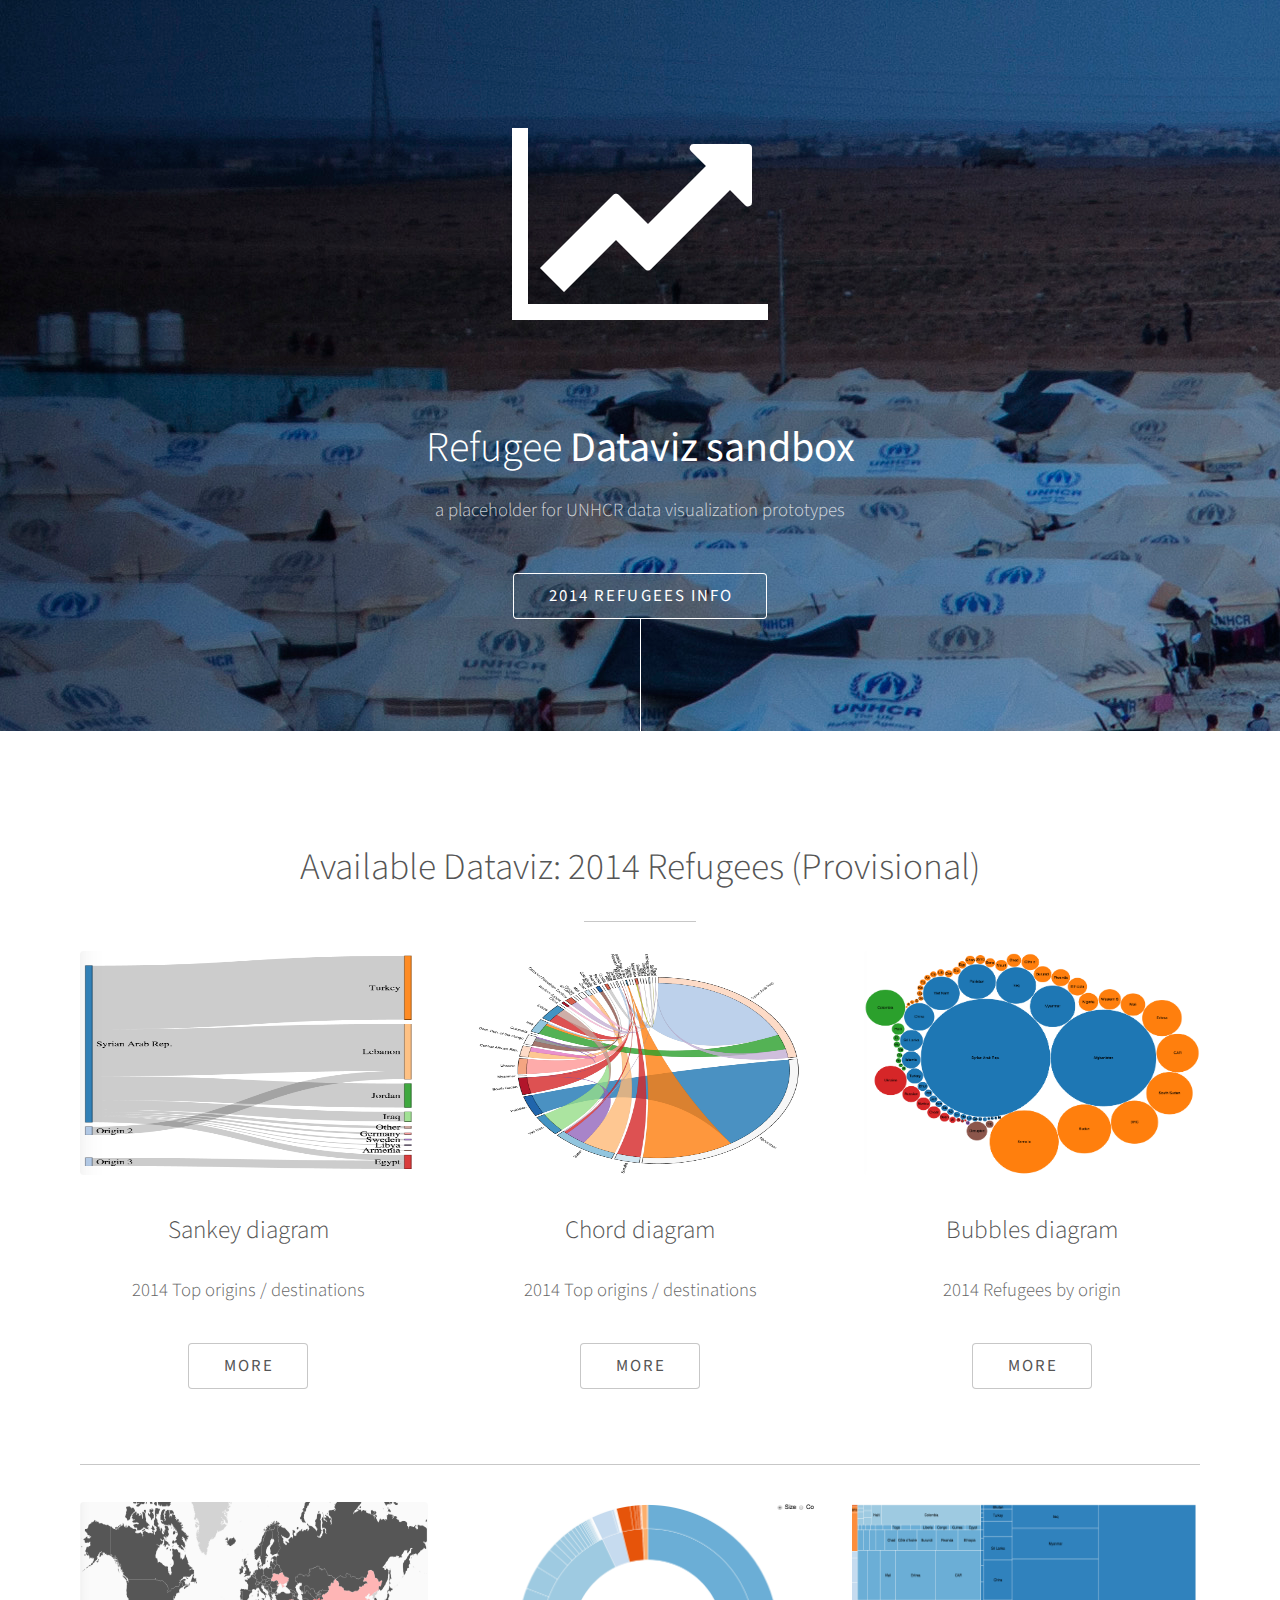
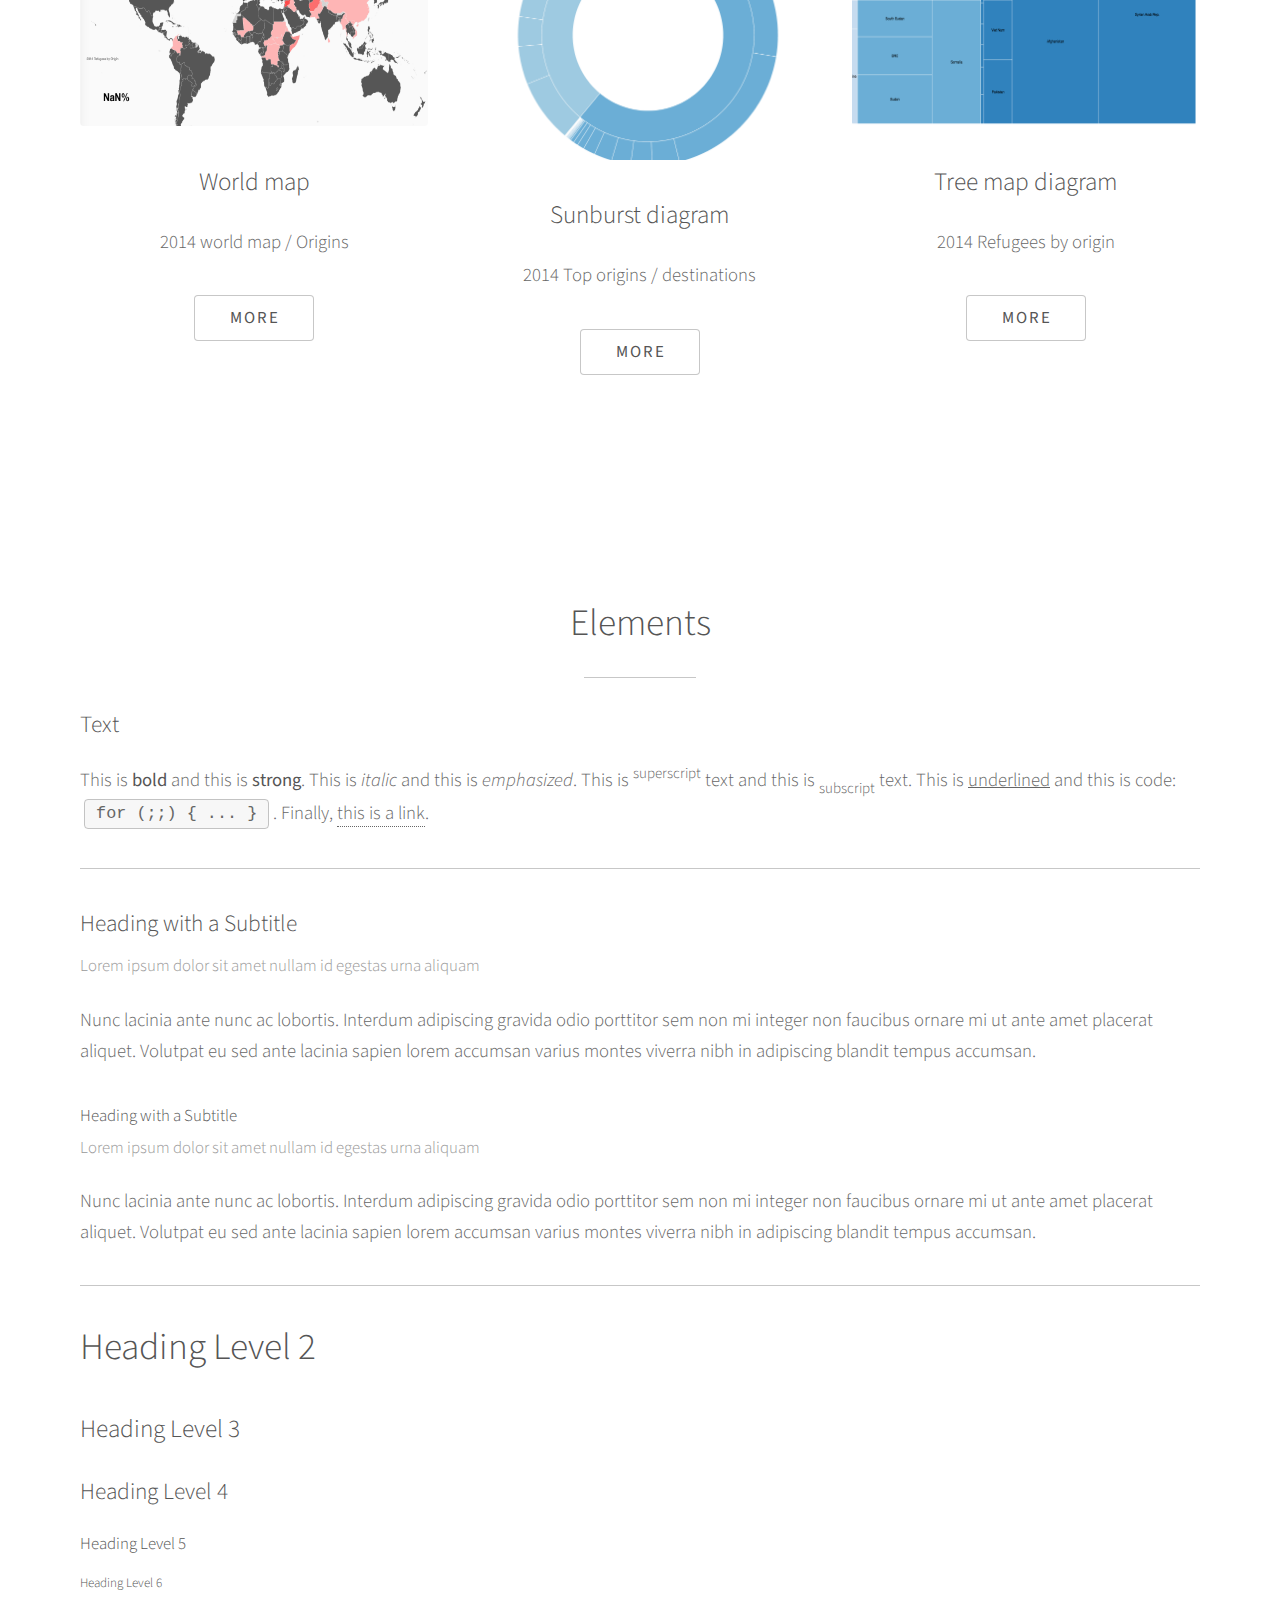
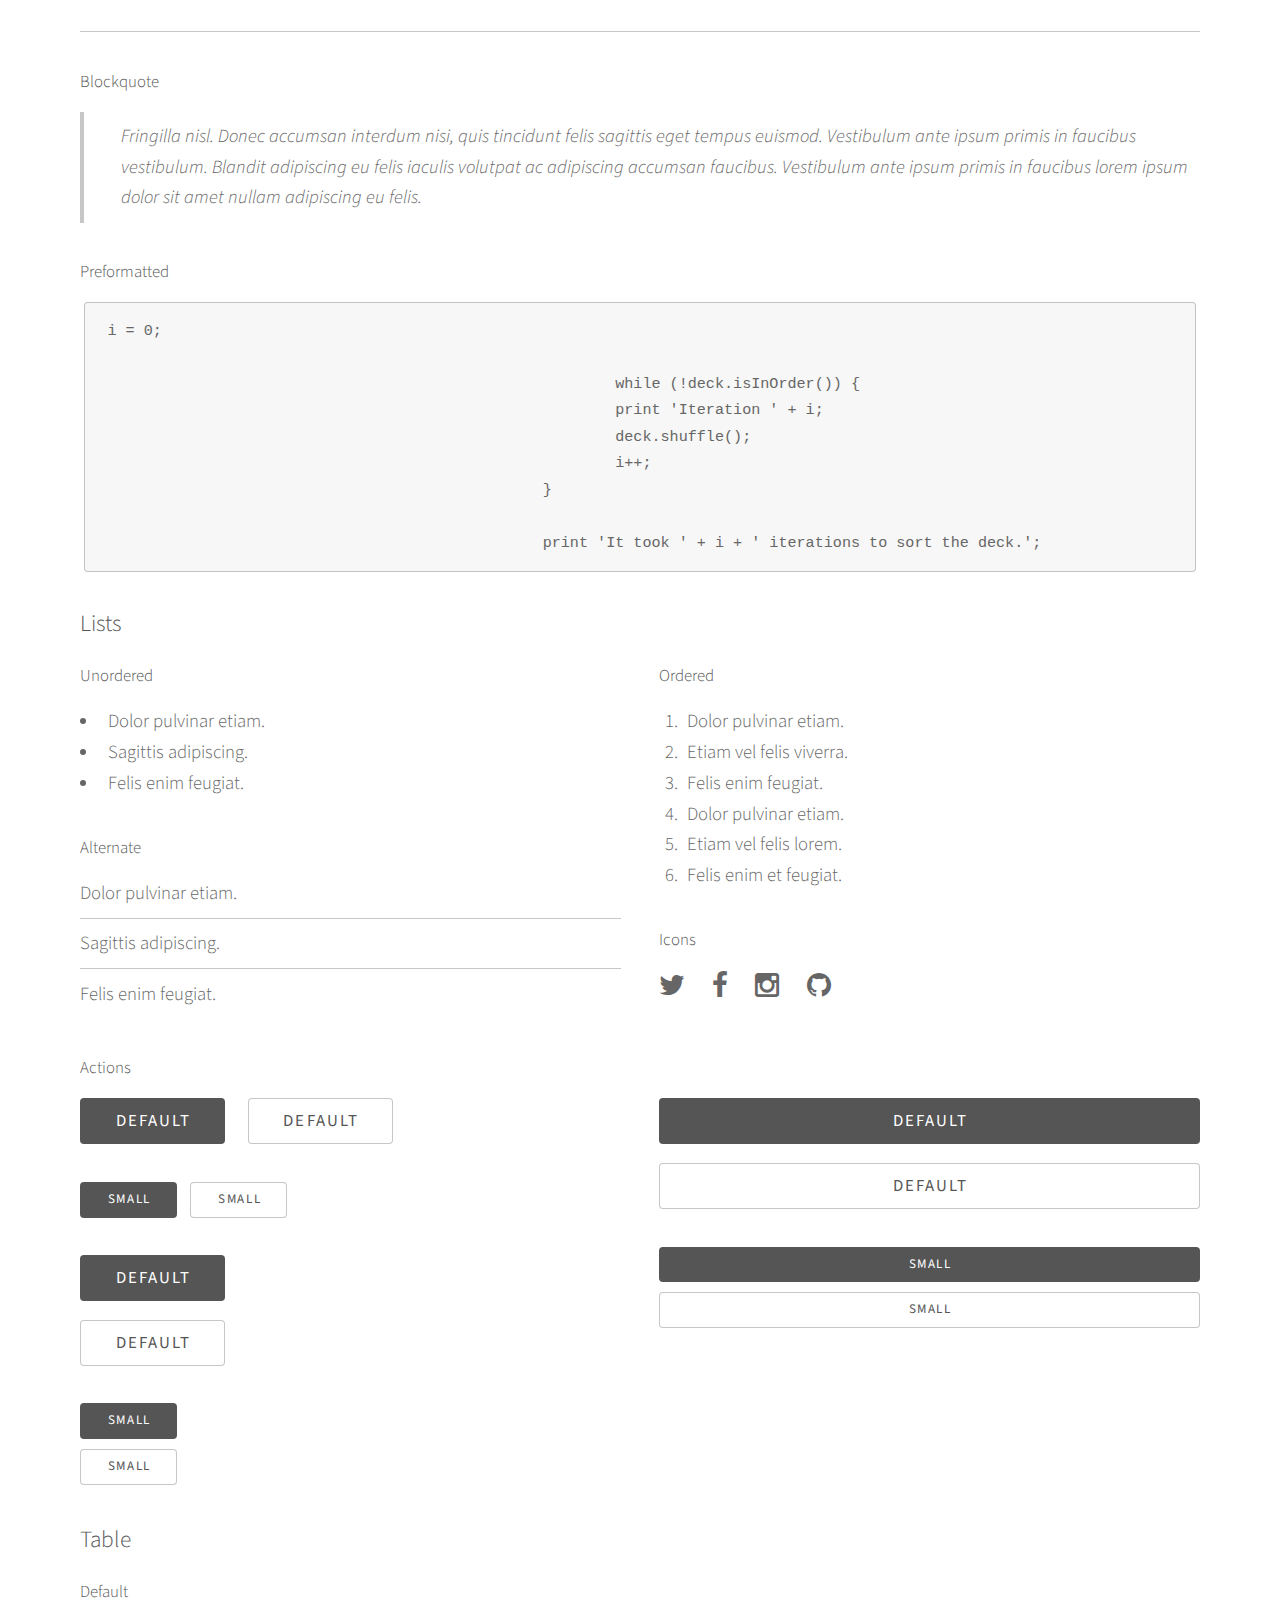
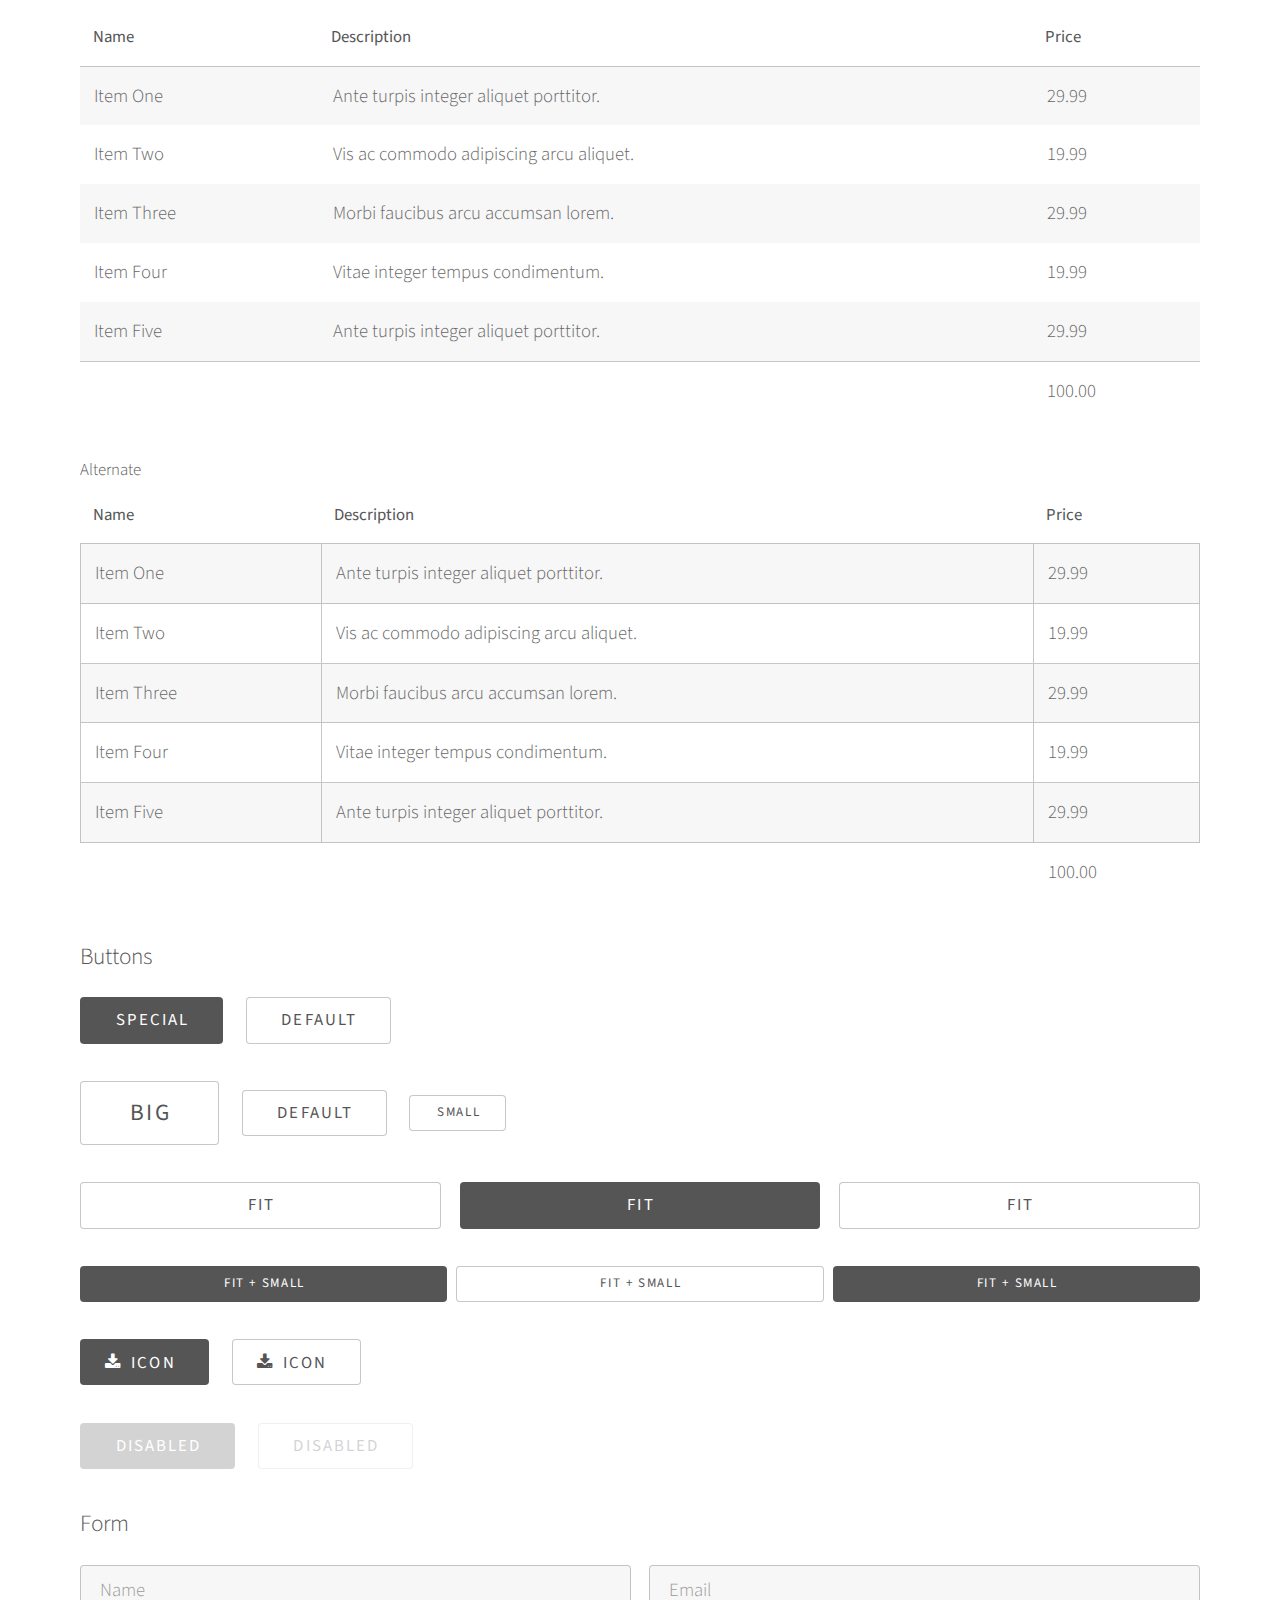
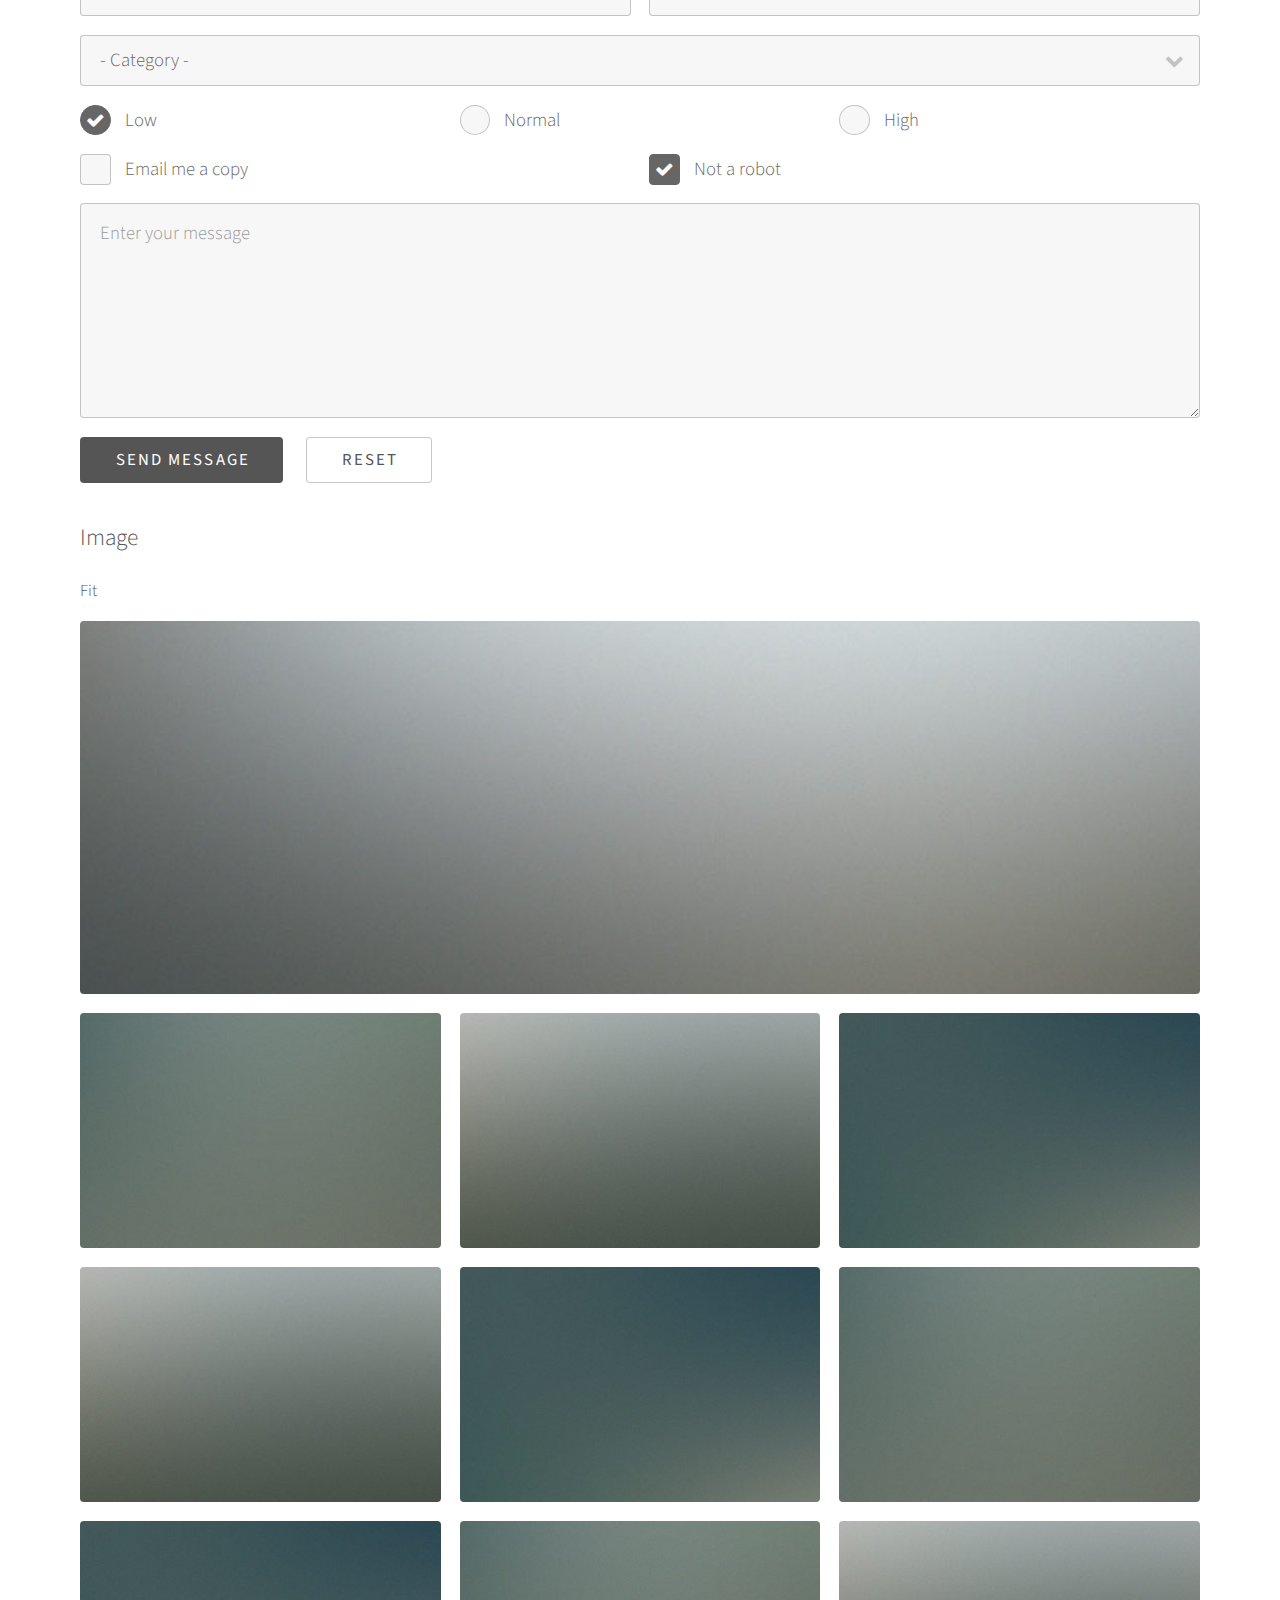
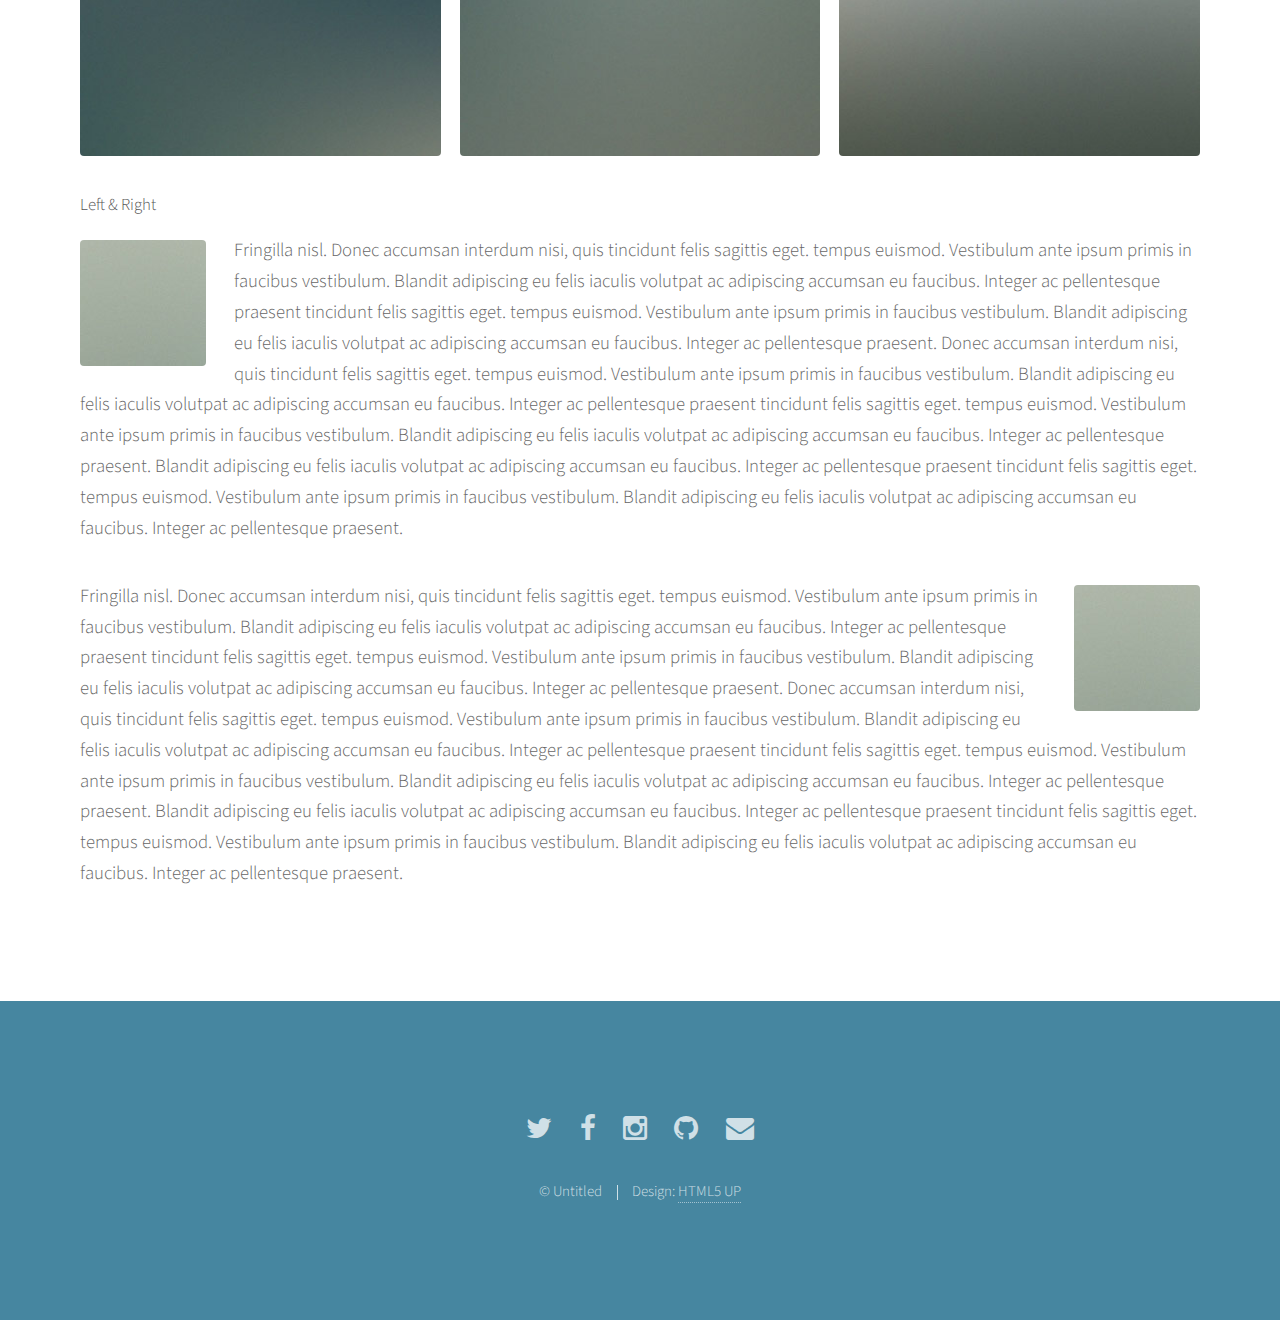
==== commit fe8a08b1: "git commit test" ====
--- a/index.html
+++ b/index.html
@@ -3,101 +3,101 @@
 Laurent Pitoiset 2015
 -->
 <html>
-	<head>
-		<title>Dataviz Labs</title>
-		<meta http-equiv="content-type" content="text/html; charset=utf-8" />
-		<meta name="description" content="" />
-		<meta name="keywords" content="" />
-		<!--[if lte IE 8]><script src="css/ie/html5shiv.js"></script><![endif]-->
-		<script src="js/jquery.min.js"></script>
-		<script src="js/jquery.scrolly.min.js"></script>
-		<script src="js/skel.min.js"></script>
-		<script src="js/init.js"></script>
-		<noscript>
-			<link rel="stylesheet" href="css/skel.css" />
-			<link rel="stylesheet" href="css/style.css" />
-			<link rel="stylesheet" href="css/style-xlarge.css" />
-		</noscript>
-		<!--[if lte IE 9]><link rel="stylesheet" href="css/ie/v9.css" /><![endif]-->
-		<!--[if lte IE 8]><link rel="stylesheet" href="css/ie/v8.css" /><![endif]-->
-	</head>
-	<body>
-
-		<!-- Header -->
-			<section id="header">
-				<div class="inner">
-					<span class="icon major fa-line-chart fa-3x"></span>
-					<h1>Refugee <strong>Dataviz sandbox</strong></h1>
-					<p>a placeholder for UNHCR data visualization prototypes</p>
-					<ul class="actions">
-						<li><a href="#one" class="button scrolly">2014 Refugees info</a></li>
-					</ul>
-				</div>
-			</section>
-
-		<!-- One -->
-			<section id="one" class="main style1 special">
-				<div class="container">
-					<header class="major">
-						<h2>Available Dataviz: 2014 Refugees (Provisional)</h2>
-					</header>
-					<div class="row 150%">
-						<div class="4u 12u$(medium)">
-							<span class="image fit"><img src="images/dataviz1.png" height="224" alt="sankey" /></span>
-							<h3>Sankey diagram</h3>
-							<p>2014 Top origins / destinations</p>
-							<ul class="actions">
-								<li><a href="dataviz2/" class="button">More</a></li>
-							</ul>
-						</div>
-						<div class="4u 12u$(medium)">
-							<span class="image fit"><img src="images/dataviz5.png" height="224" alt="chord" /></span>
-							<h3>Chord diagram</h3>
-							<p>2014 Top origins / destinations</p>
-							<ul class="actions">
-								<li><a href="dataviz5/" class="button">More</a></li>
-							</ul>
-						</div>
-						<div class="4u$ 12u$(medium)">
-							<span class="image fit"><img src="images/dataviz3.png" height="224" alt="bubbles" /></span>
-							<h3>Bubbles diagram</h3>
-							<p>2014 Refugees by origin</p>
-							<ul class="actions">
-								<li><a href="dataviz3" class="button">More</a></li>
-							</ul>
-						</div>
-					</div>
-					<hr>
-					<div class="row">
-						<div class="4u 12u$(medium)">
-							<span class="image fit"><img src="images/dataviz4.png" height="224" alt="" /></span>
-							<h3>World map</h3>
-							<p>2014 world map / Origins</p>
-							<ul class="actions">
-								<li><a href="dataviz4/index2.html" class="button">More</a></li>
-							</ul>
-						</div>
-						<div class="4u 12u$(medium)">
-							<span class="image fit"><img src="images/dataviz6.png" alt="" /></span>
-							<h3>Sunburst diagram</h3>
-							<p>2014 Top origins / destinations</p>
-							<ul class="actions">
-								<li><a href="dataviz6/" class="button">More</a></li>
-							</ul>
-						</div>
-						<div class="4u$ 12u$(medium)">
-							<span class="image fit"><img src="images/dataviz7.png" height="224" alt="bubbles" /></span>
-							<h3>Tree map diagram</h3>
-							<p>2014 Refugees by origin</p>
-							<ul class="actions">
-								<li><a href="dataviz7" class="button">More</a></li>
-							</ul>
-						</div>
-					</div>
-				</div>
-			</section>
-
-		<!-- Four -->
+<head>
+	<title>Dataviz Labs</title>
+	<meta http-equiv="content-type" content="text/html; charset=utf-8" />
+	<meta name="description" content="" />
+	<meta name="keywords" content="" />
+	<!--[if lte IE 8]><script src="css/ie/html5shiv.js"></script><![endif]-->
+	<script src="js/jquery.min.js"></script>
+	<script src="js/jquery.scrolly.min.js"></script>
+	<script src="js/skel.min.js"></script>
+	<script src="js/init.js"></script>
+	<noscript>
+		<link rel="stylesheet" href="css/skel.css" />
+		<link rel="stylesheet" href="css/style.css" />
+		<link rel="stylesheet" href="css/style-xlarge.css" />
+	</noscript>
+	<!--[if lte IE 9]><link rel="stylesheet" href="css/ie/v9.css" /><![endif]-->
+	<!--[if lte IE 8]><link rel="stylesheet" href="css/ie/v8.css" /><![endif]-->
+</head>
+<body>
+
+	<!-- Header -->
+	<section id="header">
+		<div class="inner">
+			<span class="icon major fa-line-chart fa-3x"></span>
+			<h1>Refugee <strong>Dataviz sandbox</strong></h1>
+			<p>a placeholder for UNHCR data visualization prototypes</p>
+			<ul class="actions">
+				<li><a href="#one" class="button scrolly">2014 Refugees info</a></li>
+			</ul>
+		</div>
+	</section>
+
+	<!-- One -->
+	<section id="one" class="main style1 special">
+		<div class="container">
+			<header class="major">
+				<h2>Available Dataviz: 2014 Refugees (Provisional)</h2>
+			</header>
+			<div class="row 150%">
+				<div class="4u 12u$(medium)">
+					<span class="image fit"><img src="images/dataviz1.png" height="224" alt="sankey" /></span>
+					<h3>Sankey diagram</h3>
+					<p>2014 Top origins / destinations</p>
+					<ul class="actions">
+						<li><a href="dataviz2/" class="button">More</a></li>
+					</ul>
+				</div>
+				<div class="4u 12u$(medium)">
+					<span class="image fit"><img src="images/dataviz5.png" height="224" alt="chord" /></span>
+					<h3>Chord diagram</h3>
+					<p>2014 Top origins / destinations</p>
+					<ul class="actions">
+						<li><a href="dataviz5/" class="button">More</a></li>
+					</ul>
+				</div>
+				<div class="4u$ 12u$(medium)">
+					<span class="image fit"><img src="images/dataviz3.png" height="224" alt="bubbles" /></span>
+					<h3>Bubbles diagram</h3>
+					<p>2014 Refugees by origin</p>
+					<ul class="actions">
+						<li><a href="dataviz3" class="button">More</a></li>
+					</ul>
+				</div>
+			</div>
+			<hr>
+			<div class="row">
+				<div class="4u 12u$(medium)">
+					<span class="image fit"><img src="images/dataviz4.png" height="224" alt="" /></span>
+					<h3>World map</h3>
+					<p>2014 world map / Origins</p>
+					<ul class="actions">
+						<li><a href="dataviz4/index2.html" class="button">More</a></li>
+					</ul>
+				</div>
+				<div class="4u 12u$(medium)">
+					<span class="image fit"><img src="images/dataviz6.png" alt="" /></span>
+					<h3>Sunburst diagram</h3>
+					<p>2014 Top origins / destinations</p>
+					<ul class="actions">
+						<li><a href="dataviz6/" class="button">More</a></li>
+					</ul>
+				</div>
+				<div class="4u$ 12u$(medium)">
+					<span class="image fit"><img src="images/dataviz7.png" height="224" alt="bubbles" /></span>
+					<h3>Tree map diagram</h3>
+					<p>2014 Refugees by origin</p>
+					<ul class="actions">
+						<li><a href="dataviz7" class="button">More</a></li>
+					</ul>
+				</div>
+			</div>
+		</div>
+	</section>
+
+	<!-- Four -->
 		<!--
 			<section id="four" class="main style2 special">
 				<div class="container">
@@ -114,15 +114,15 @@
 		-->
 		<!-- Five -->
 		
-			<section id="five" class="main style1">
-				<div class="container">
-					<header class="major special">
-						<h2>Elements</h2>
-					</header>
-
-					<section>
-						<h4>Text</h4>
-						<p>This is <b>bold</b> and this is <strong>strong</strong>. This is <i>italic</i> and this is <em>emphasized</em>.
+		<section id="five" class="main style1">
+			<div class="container">
+				<header class="major special">
+					<h2>Elements</h2>
+				</header>
+
+				<section>
+					<h4>Text</h4>
+					<p>This is <b>bold</b> and this is <strong>strong</strong>. This is <i>italic</i> and this is <em>emphasized</em>.
 						This is <sup>superscript</sup> text and this is <sub>subscript</sub> text.
 						This is <u>underlined</u> and this is code: <code>for (;;) { ... }</code>. Finally, <a href="#">this is a link</a>.</p>
 						<hr />
@@ -148,13 +148,13 @@
 						<h5>Preformatted</h5>
 						<pre><code>i = 0;
 
-while (!deck.isInOrder()) {
-print 'Iteration ' + i;
-deck.shuffle();
-i++;
-}
-
-print 'It took ' + i + ' iterations to sort the deck.';</code></pre>
+							while (!deck.isInOrder()) {
+							print 'Iteration ' + i;
+							deck.shuffle();
+							i++;
+						}
+
+						print 'It took ' + i + ' iterations to sort the deck.';</code></pre>
 					</section>
 
 					<section>
@@ -430,9 +430,9 @@
 
 				</div>
 			</section>
-		
-
-		<!-- Footer -->
+			
+
+			<!-- Footer -->
 			<section id="footer">
 				<ul class="icons">
 					<li><a href="#" class="icon alt fa-twitter"><span class="label">Twitter</span></a></li>
@@ -446,5 +446,5 @@
 				</ul>
 			</section>
 
-	</body>
-</html>+		</body>
+		</html>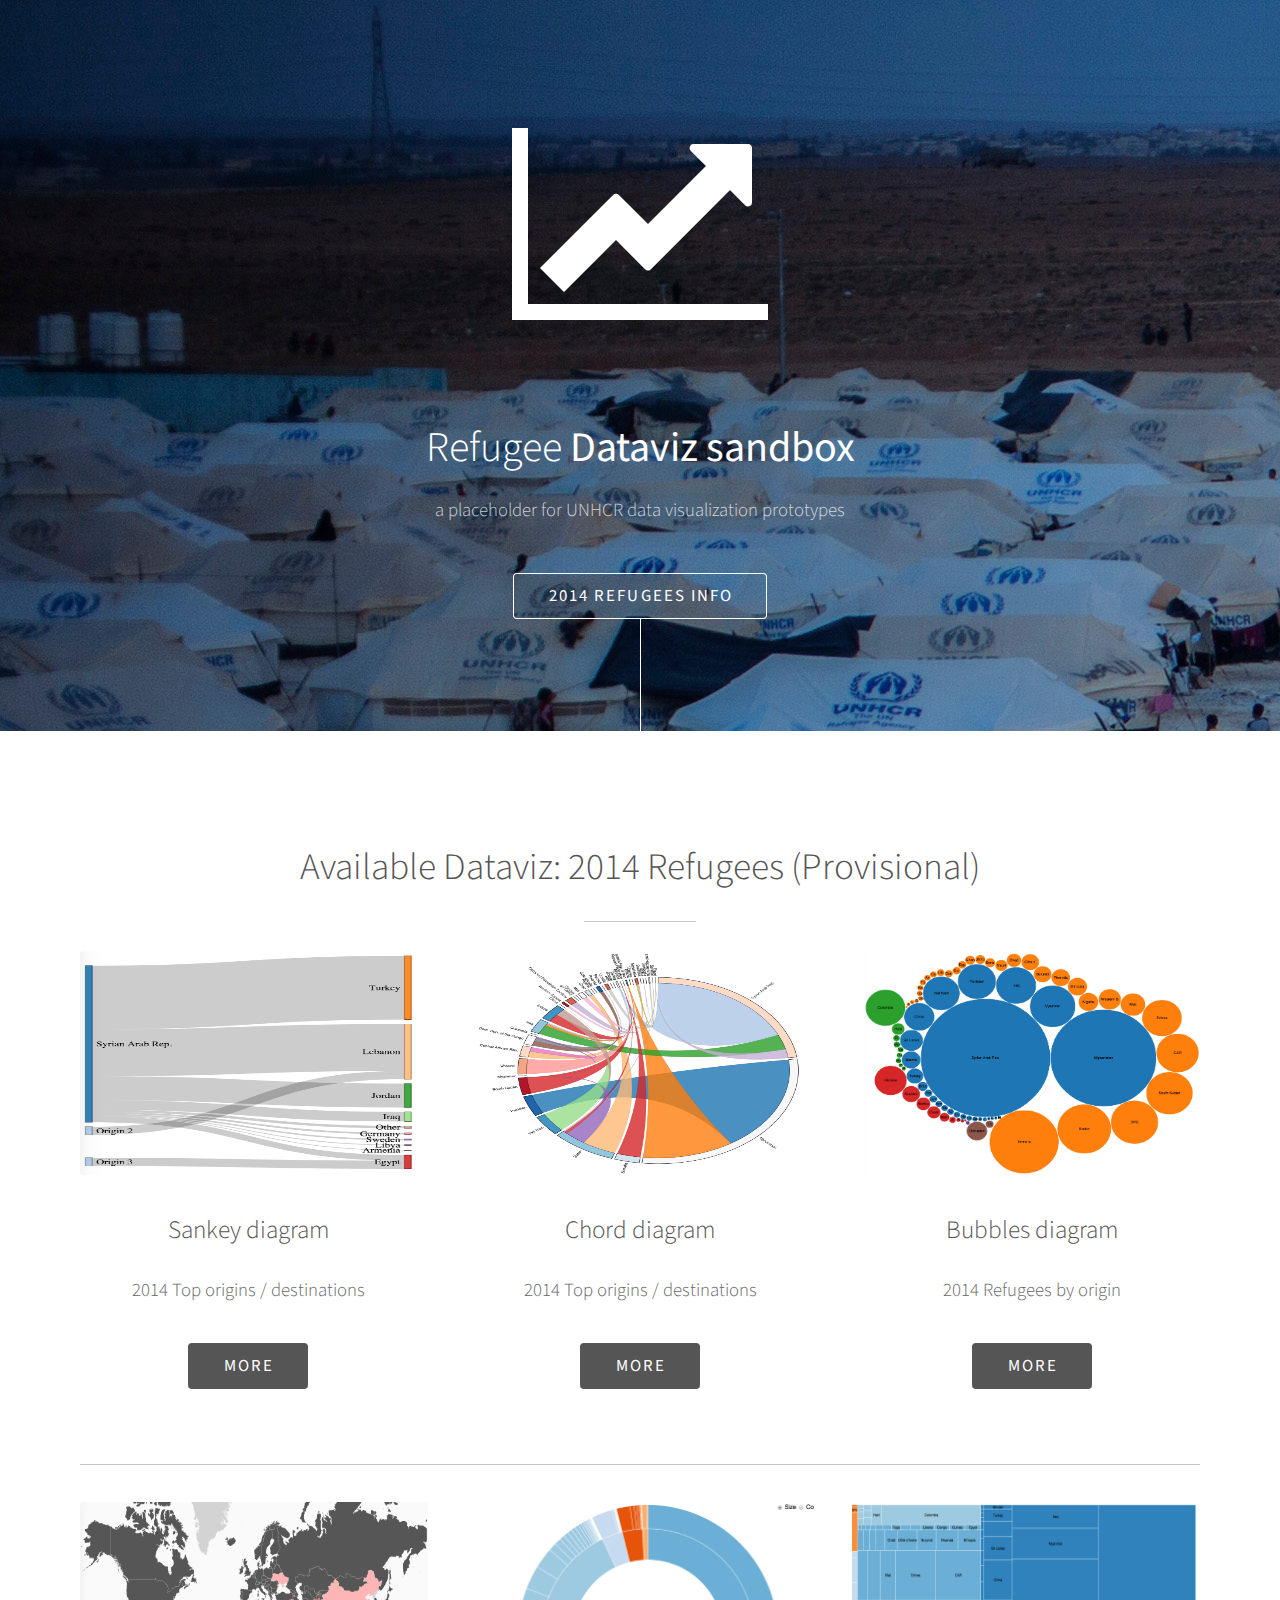
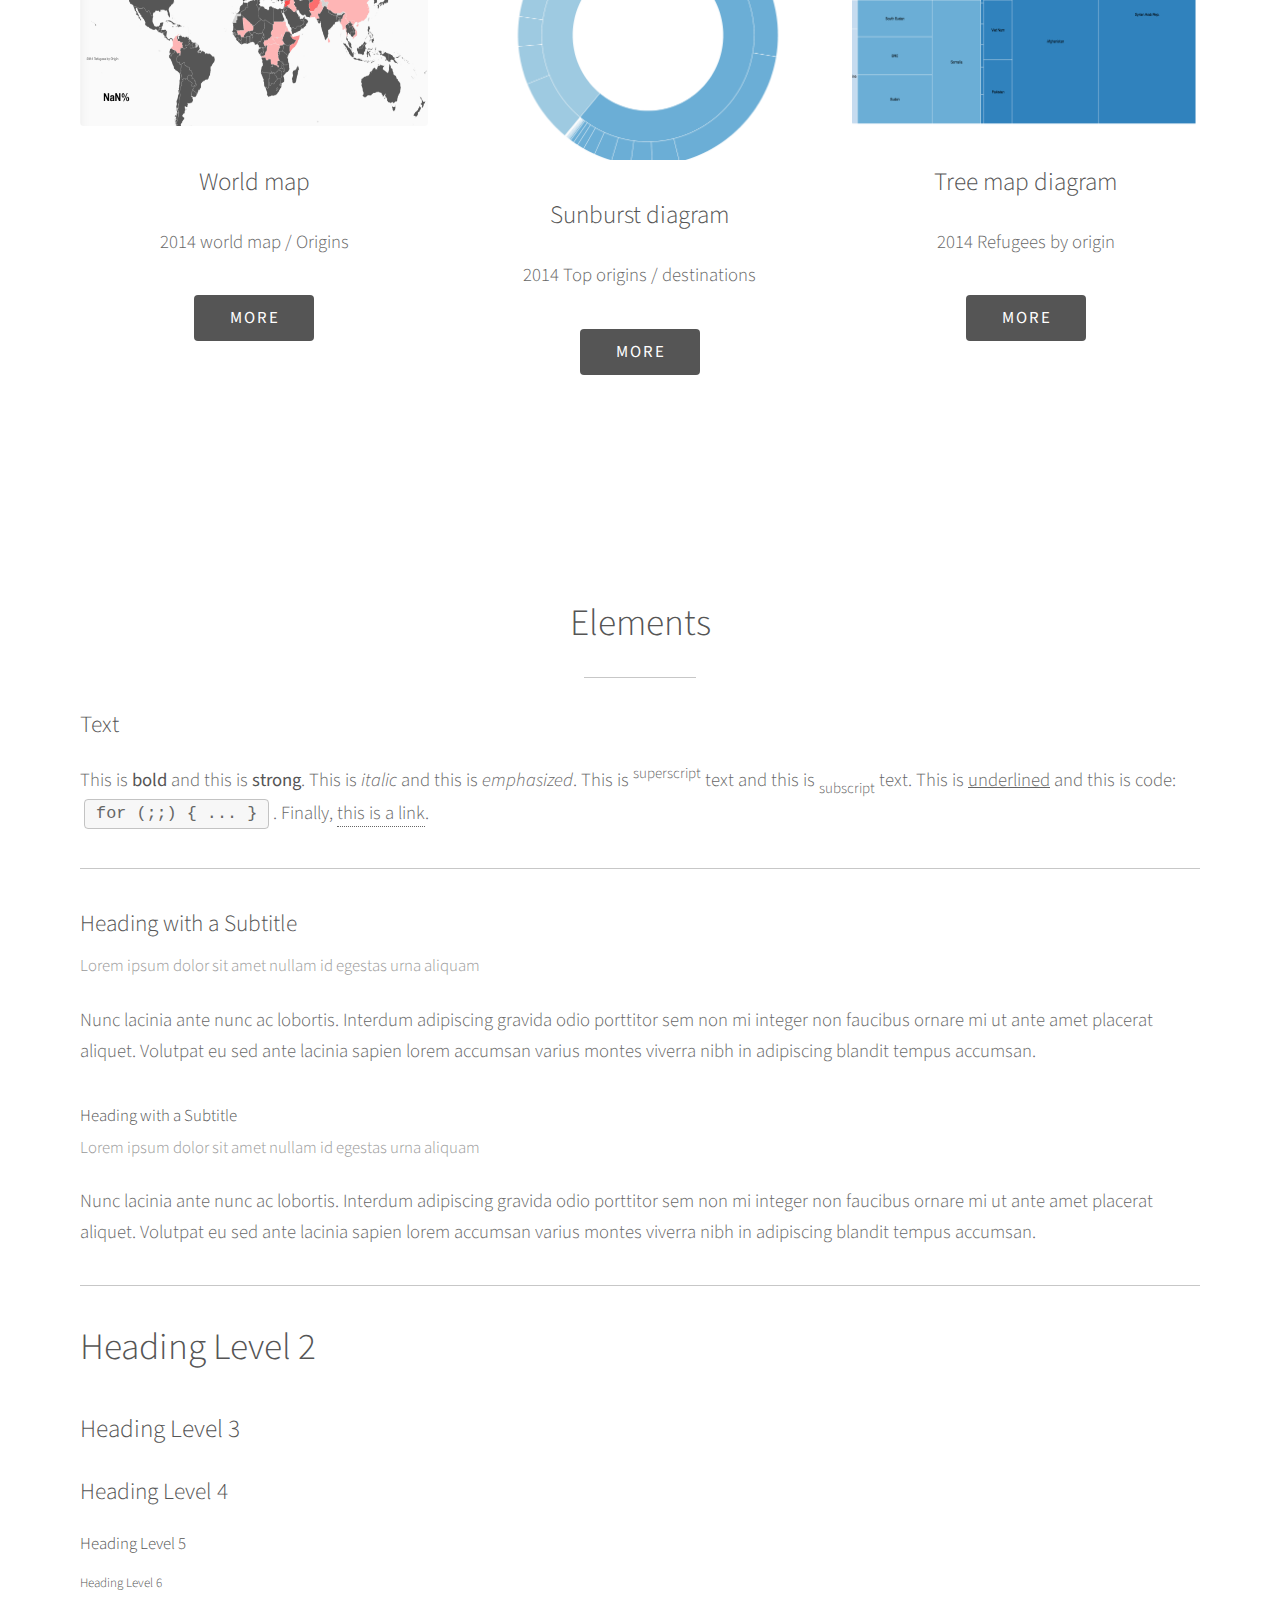
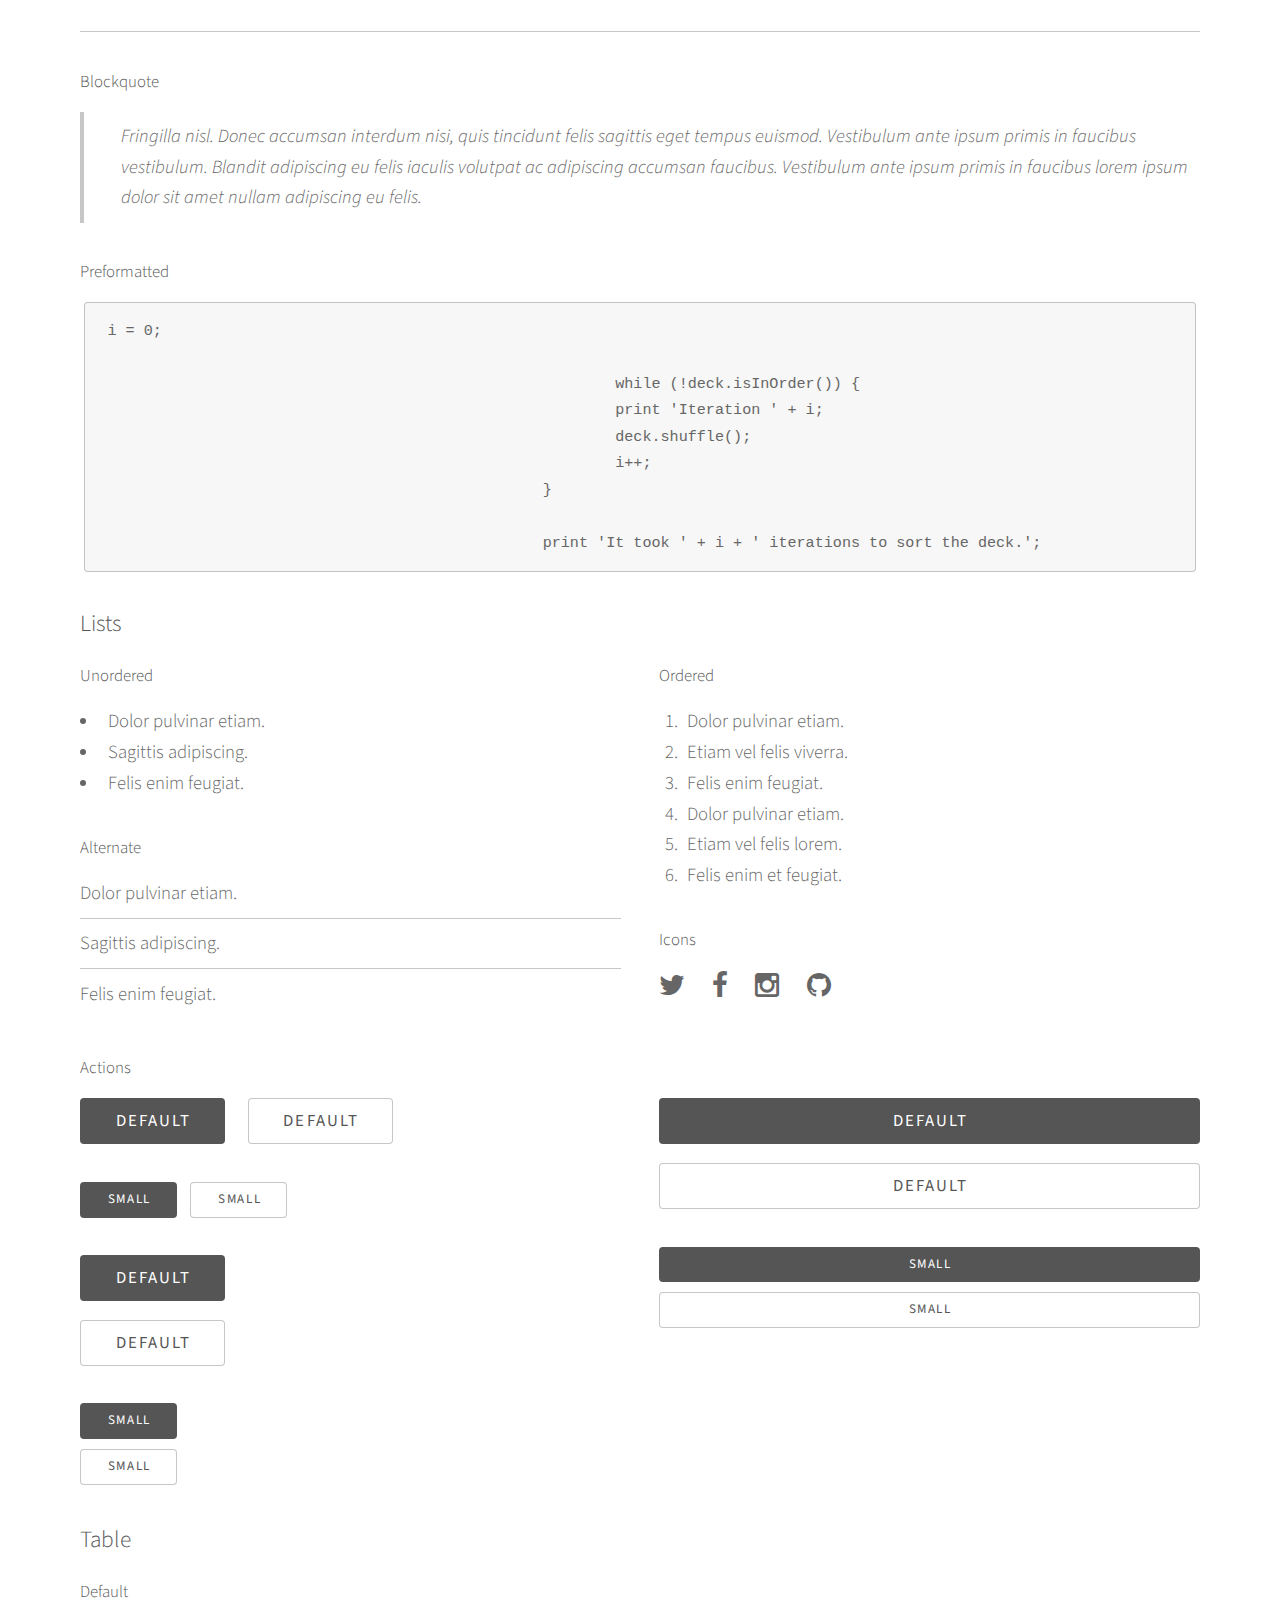
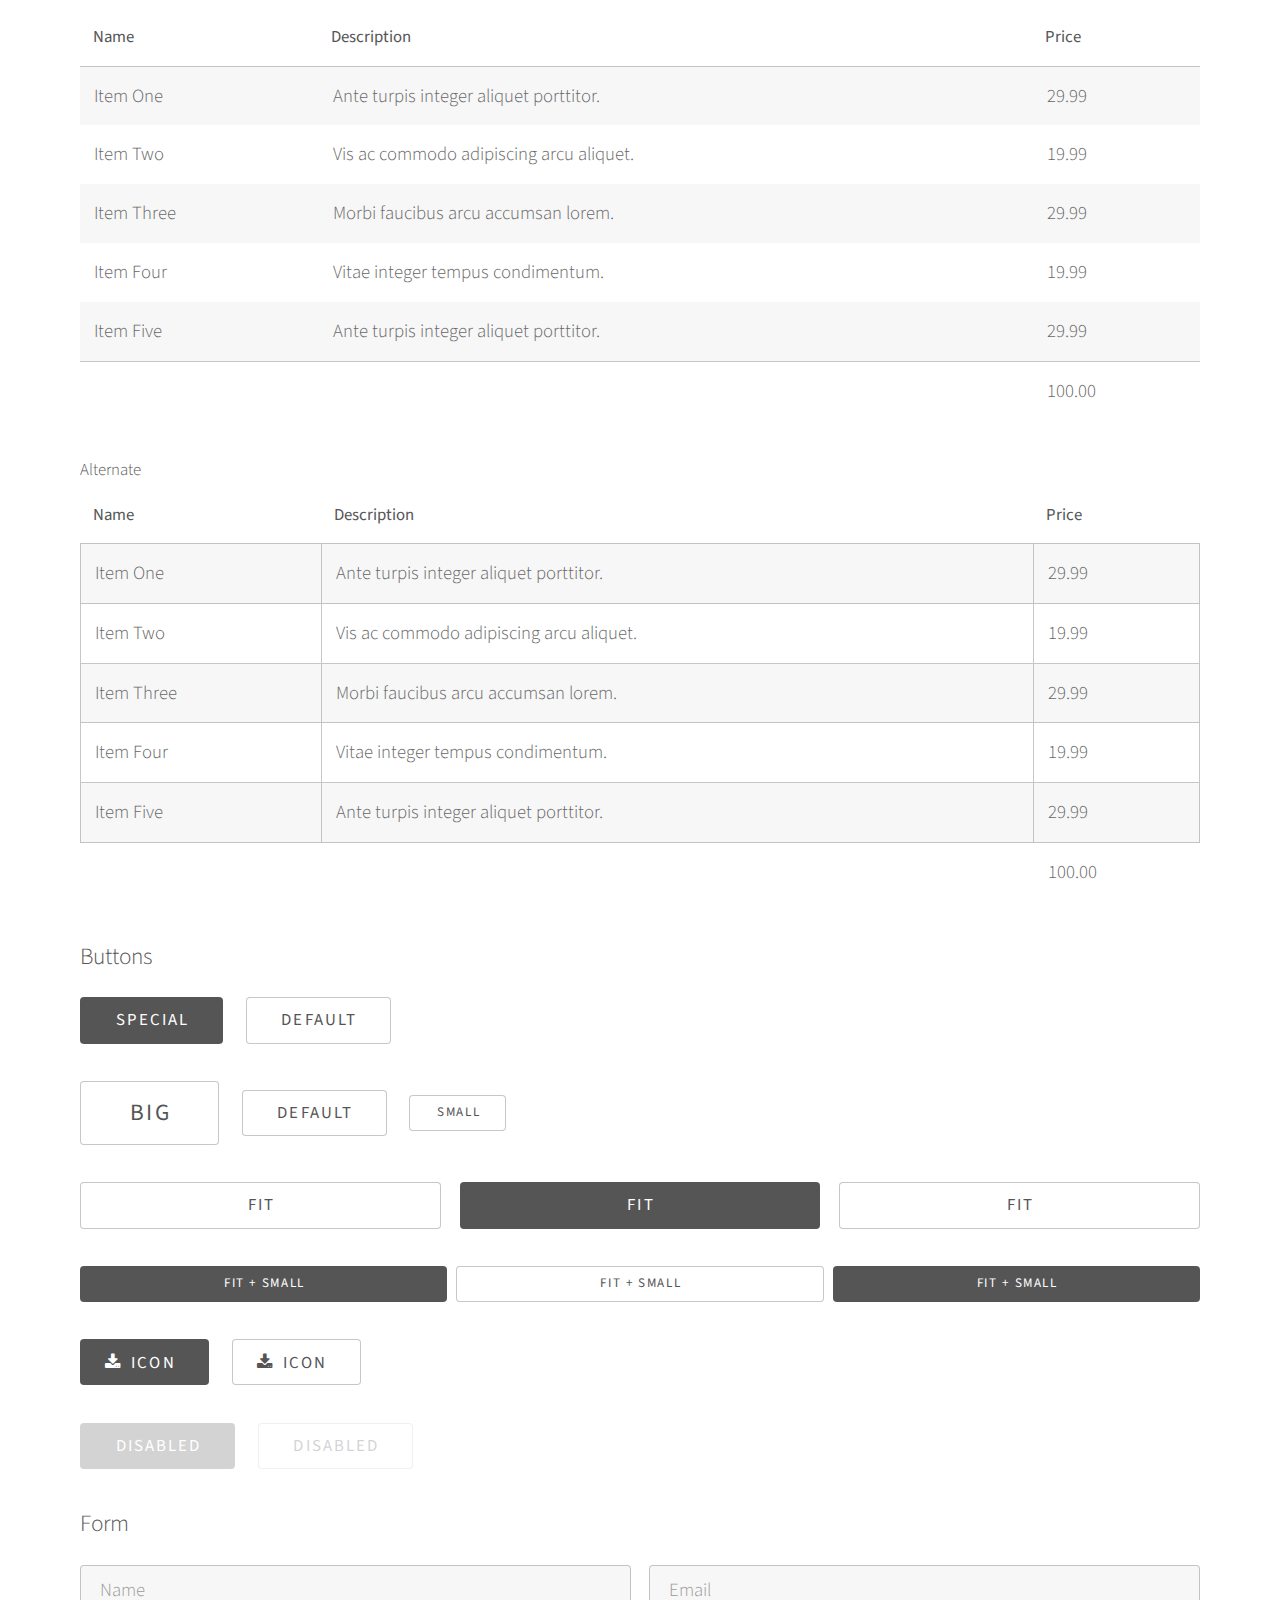
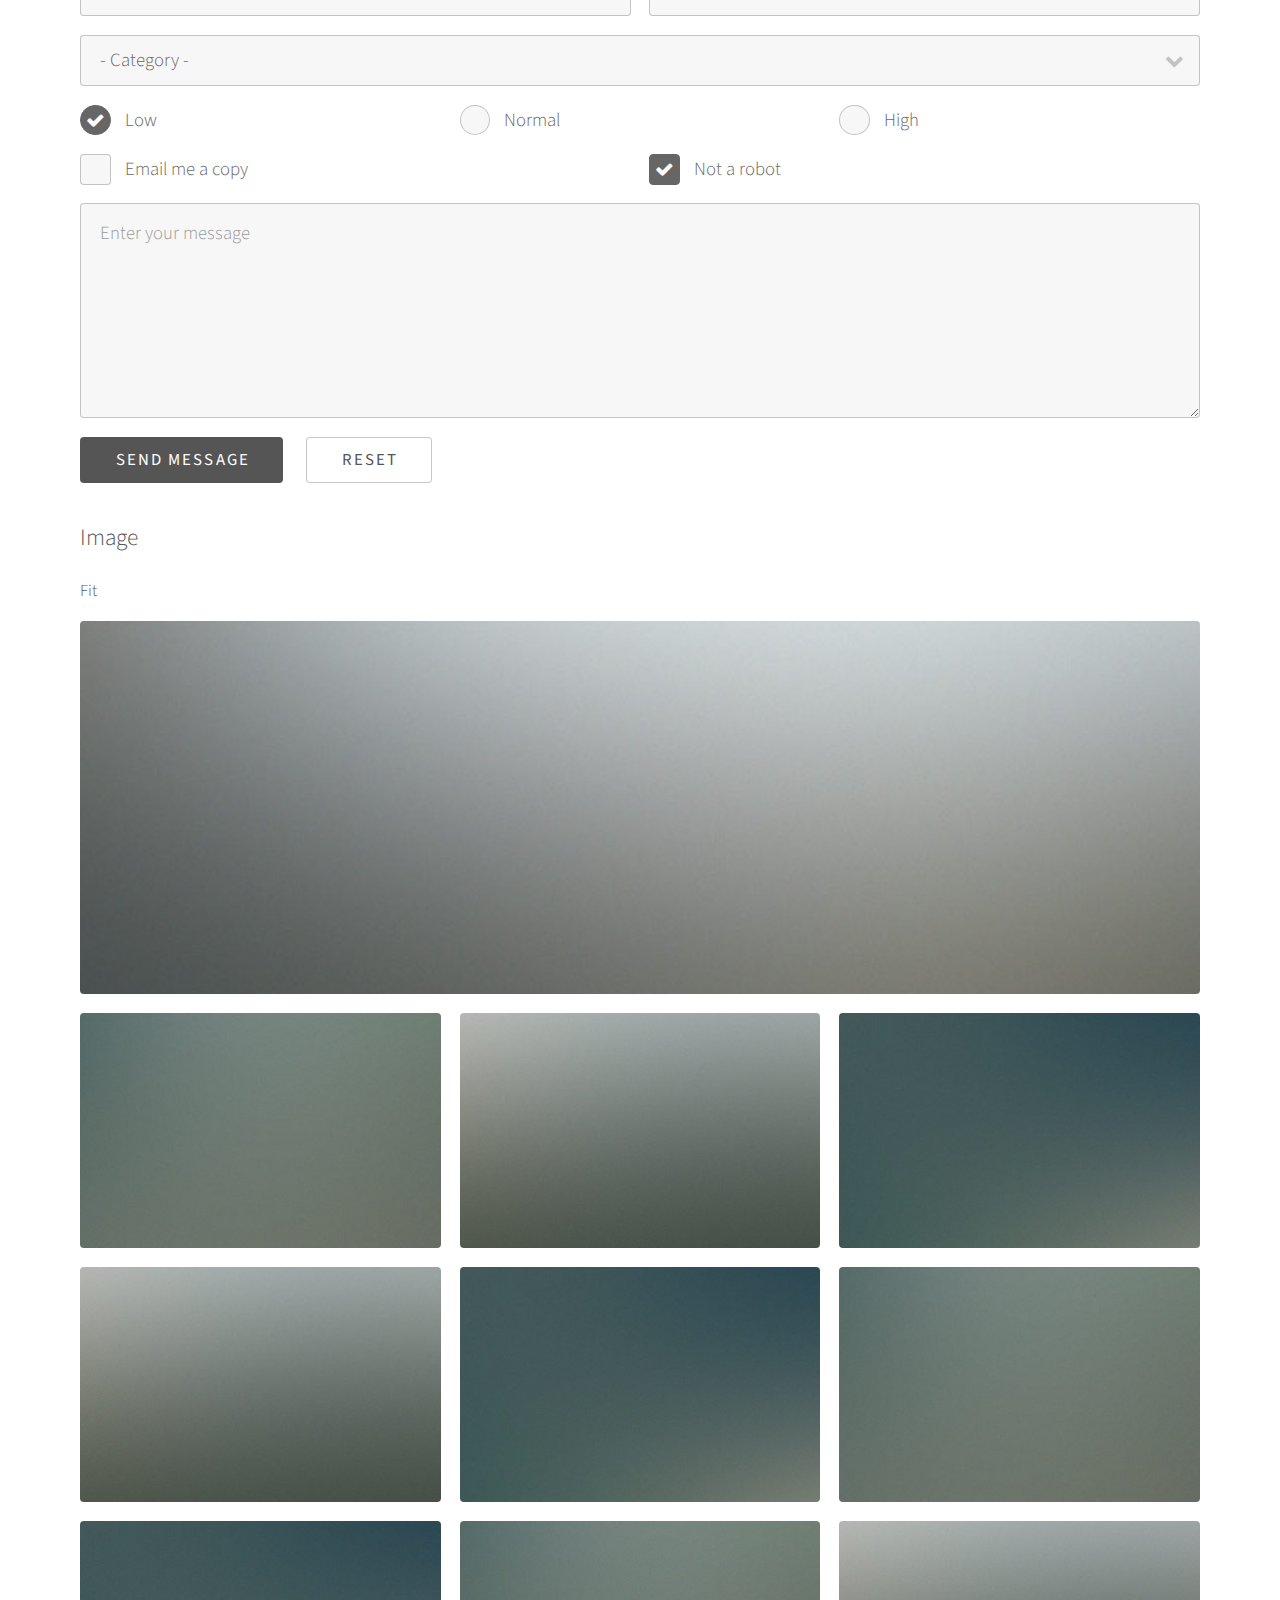
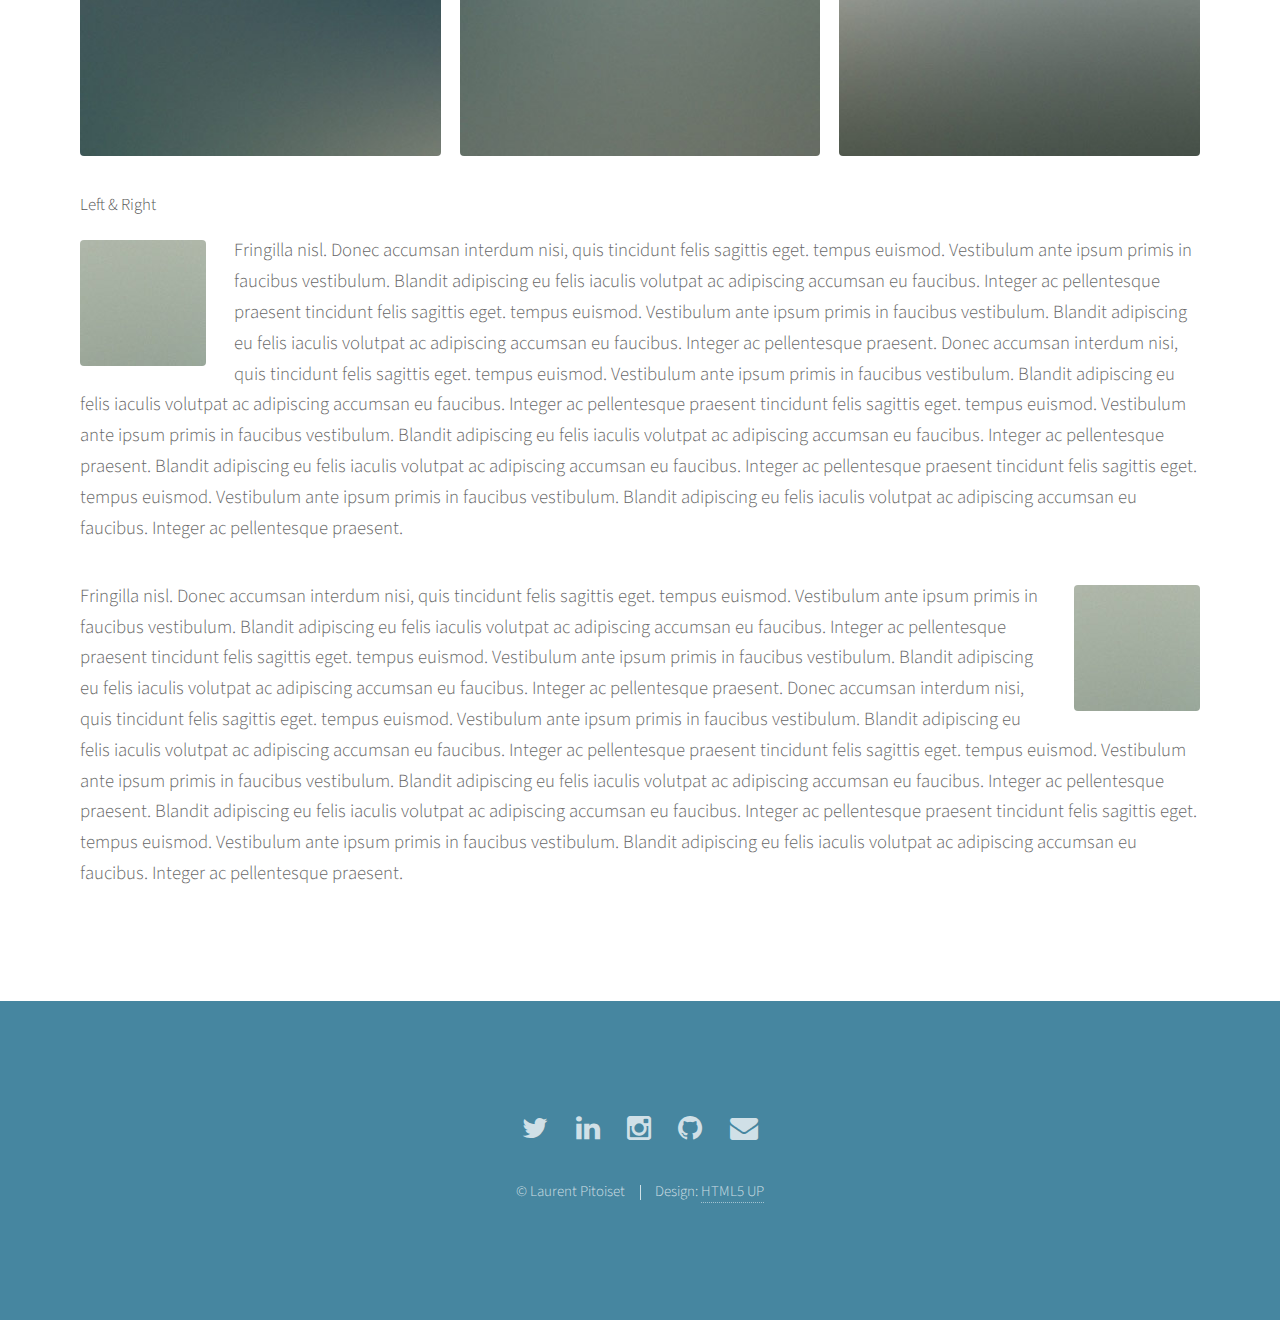
==== commit 3f410cae: "added topojson" ====
--- a/index.html
+++ b/index.html
@@ -47,7 +47,7 @@
 					<h3>Sankey diagram</h3>
 					<p>2014 Top origins / destinations</p>
 					<ul class="actions">
-						<li><a href="dataviz2/" class="button">More</a></li>
+						<li><a href="dataviz2/" class="button special">More</a></li>
 					</ul>
 				</div>
 				<div class="4u 12u$(medium)">
@@ -55,7 +55,7 @@
 					<h3>Chord diagram</h3>
 					<p>2014 Top origins / destinations</p>
 					<ul class="actions">
-						<li><a href="dataviz5/" class="button">More</a></li>
+						<li><a href="dataviz5/" class="button special">More</a></li>
 					</ul>
 				</div>
 				<div class="4u$ 12u$(medium)">
@@ -63,7 +63,7 @@
 					<h3>Bubbles diagram</h3>
 					<p>2014 Refugees by origin</p>
 					<ul class="actions">
-						<li><a href="dataviz3" class="button">More</a></li>
+						<li><a href="dataviz3" class="button special">More</a></li>
 					</ul>
 				</div>
 			</div>
@@ -74,7 +74,7 @@
 					<h3>World map</h3>
 					<p>2014 world map / Origins</p>
 					<ul class="actions">
-						<li><a href="dataviz4/index2.html" class="button">More</a></li>
+						<li><a href="dataviz4/index2.html" class="button special">More</a></li>
 					</ul>
 				</div>
 				<div class="4u 12u$(medium)">
@@ -82,7 +82,7 @@
 					<h3>Sunburst diagram</h3>
 					<p>2014 Top origins / destinations</p>
 					<ul class="actions">
-						<li><a href="dataviz6/" class="button">More</a></li>
+						<li><a href="dataviz6/" class="button special">More</a></li>
 					</ul>
 				</div>
 				<div class="4u$ 12u$(medium)">
@@ -90,7 +90,7 @@
 					<h3>Tree map diagram</h3>
 					<p>2014 Refugees by origin</p>
 					<ul class="actions">
-						<li><a href="dataviz7" class="button">More</a></li>
+						<li><a href="dataviz7" class="button special">More</a></li>
 					</ul>
 				</div>
 			</div>
@@ -433,18 +433,18 @@
 			
 
 			<!-- Footer -->
-			<section id="footer">
-				<ul class="icons">
-					<li><a href="#" class="icon alt fa-twitter"><span class="label">Twitter</span></a></li>
-					<li><a href="#" class="icon alt fa-facebook"><span class="label">Facebook</span></a></li>
-					<li><a href="#" class="icon alt fa-instagram"><span class="label">Instagram</span></a></li>
-					<li><a href="#" class="icon alt fa-github"><span class="label">GitHub</span></a></li>
-					<li><a href="#" class="icon alt fa-envelope"><span class="label">Email</span></a></li>
-				</ul>
-				<ul class="copyright">
-					<li>&copy; Untitled</li><li>Design: <a href="http://html5up.net">HTML5 UP</a></li>
-				</ul>
-			</section>
+	<section id="footer">
+		<ul class="icons">
+			<li><a href="https://twitter.com/lpitoiset" target="_blank" class="icon alt fa-twitter"><span class="label">Twitter</span></a></li>
+			<li><a href="http://ch.linkedin.com/in/lpitoiset" target="_blank" class="icon alt fa-linkedin"><span class="label">Linkedin</span></a></li>
+			<li><a href="#" class="icon alt fa-instagram"><span class="label">Instagram</span></a></li>
+			<li><a href="http://lpitoiset.github.io/#" target="_blank" class="icon alt fa-github"><span class="label">GitHub</span></a></li>
+			<li><a href="#" class="icon alt fa-envelope"><span class="label">Email</span></a></li>
+		</ul>
+		<ul class="copyright">
+		<li>&copy; Laurent Pitoiset</li><li>Design: <a href="http://html5up.net">HTML5 UP</a></li>
+		</ul>
+	</section>
 
 		</body>
 		</html>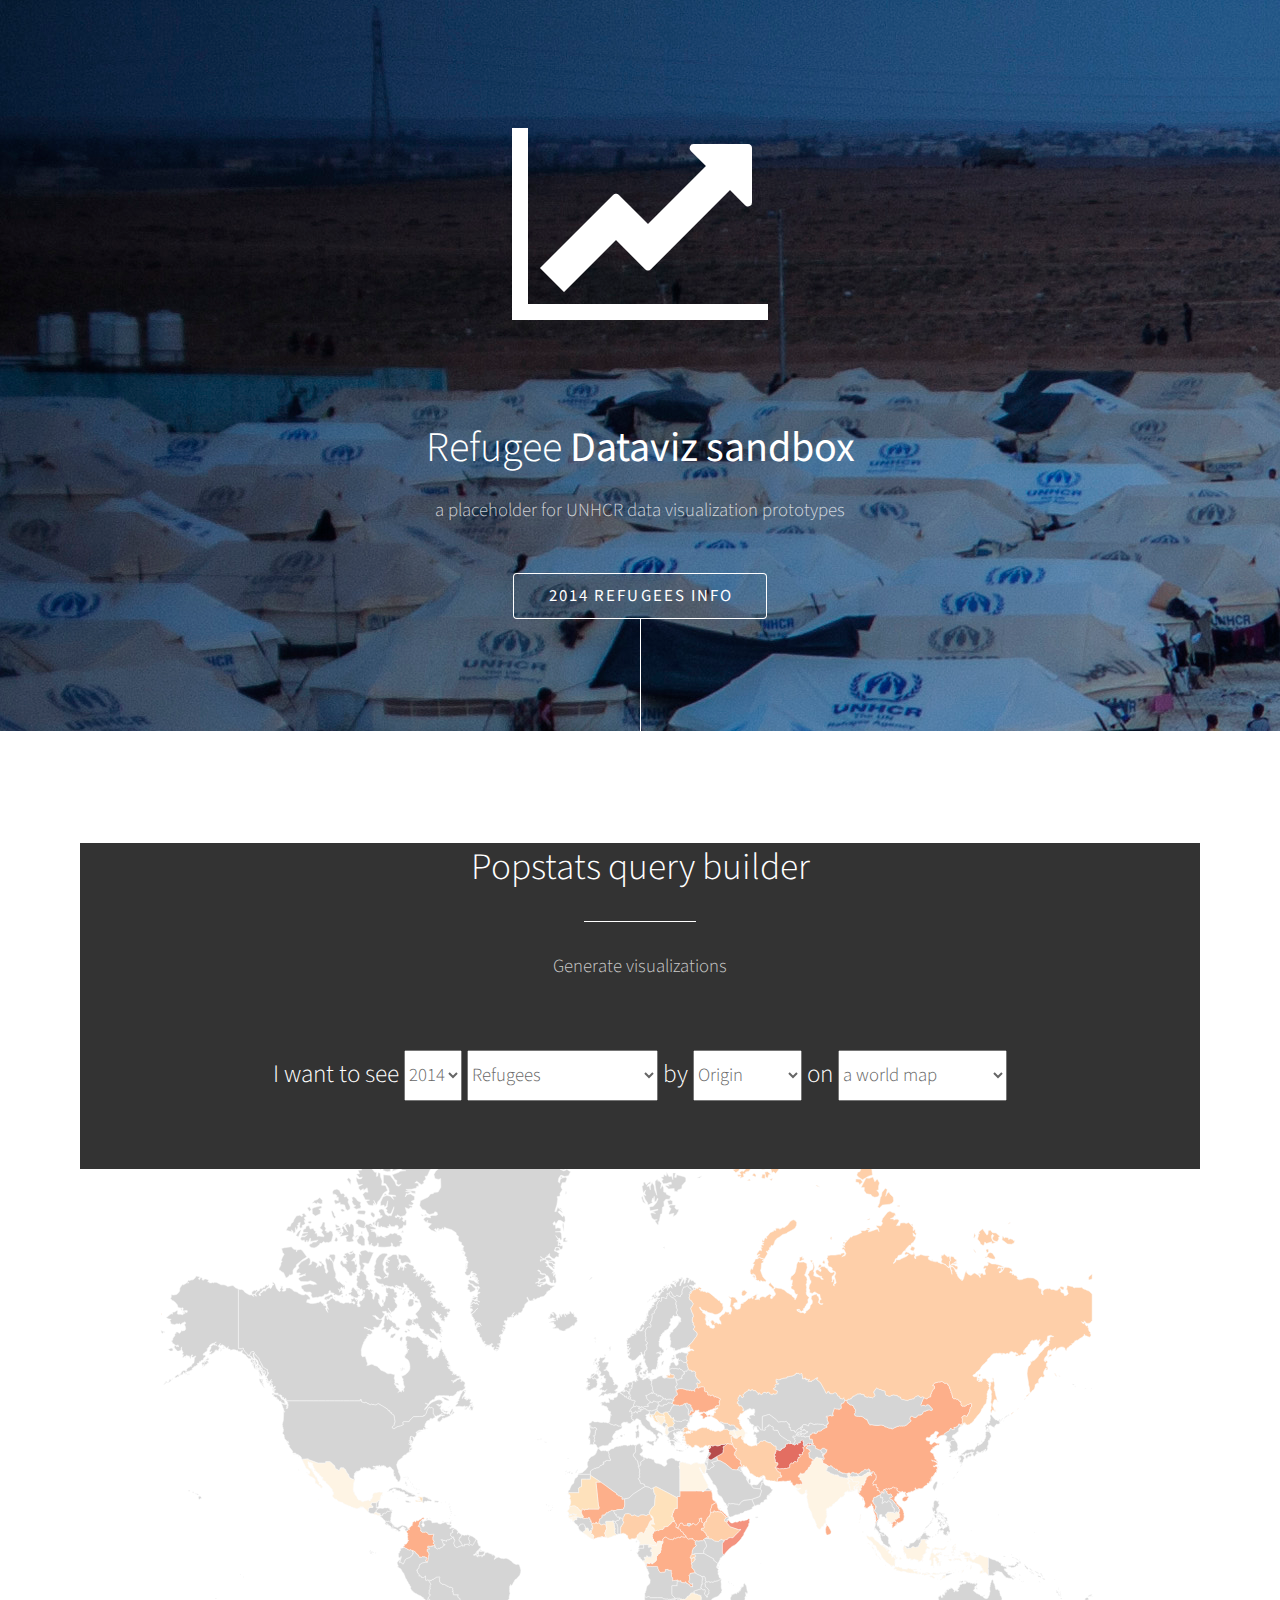
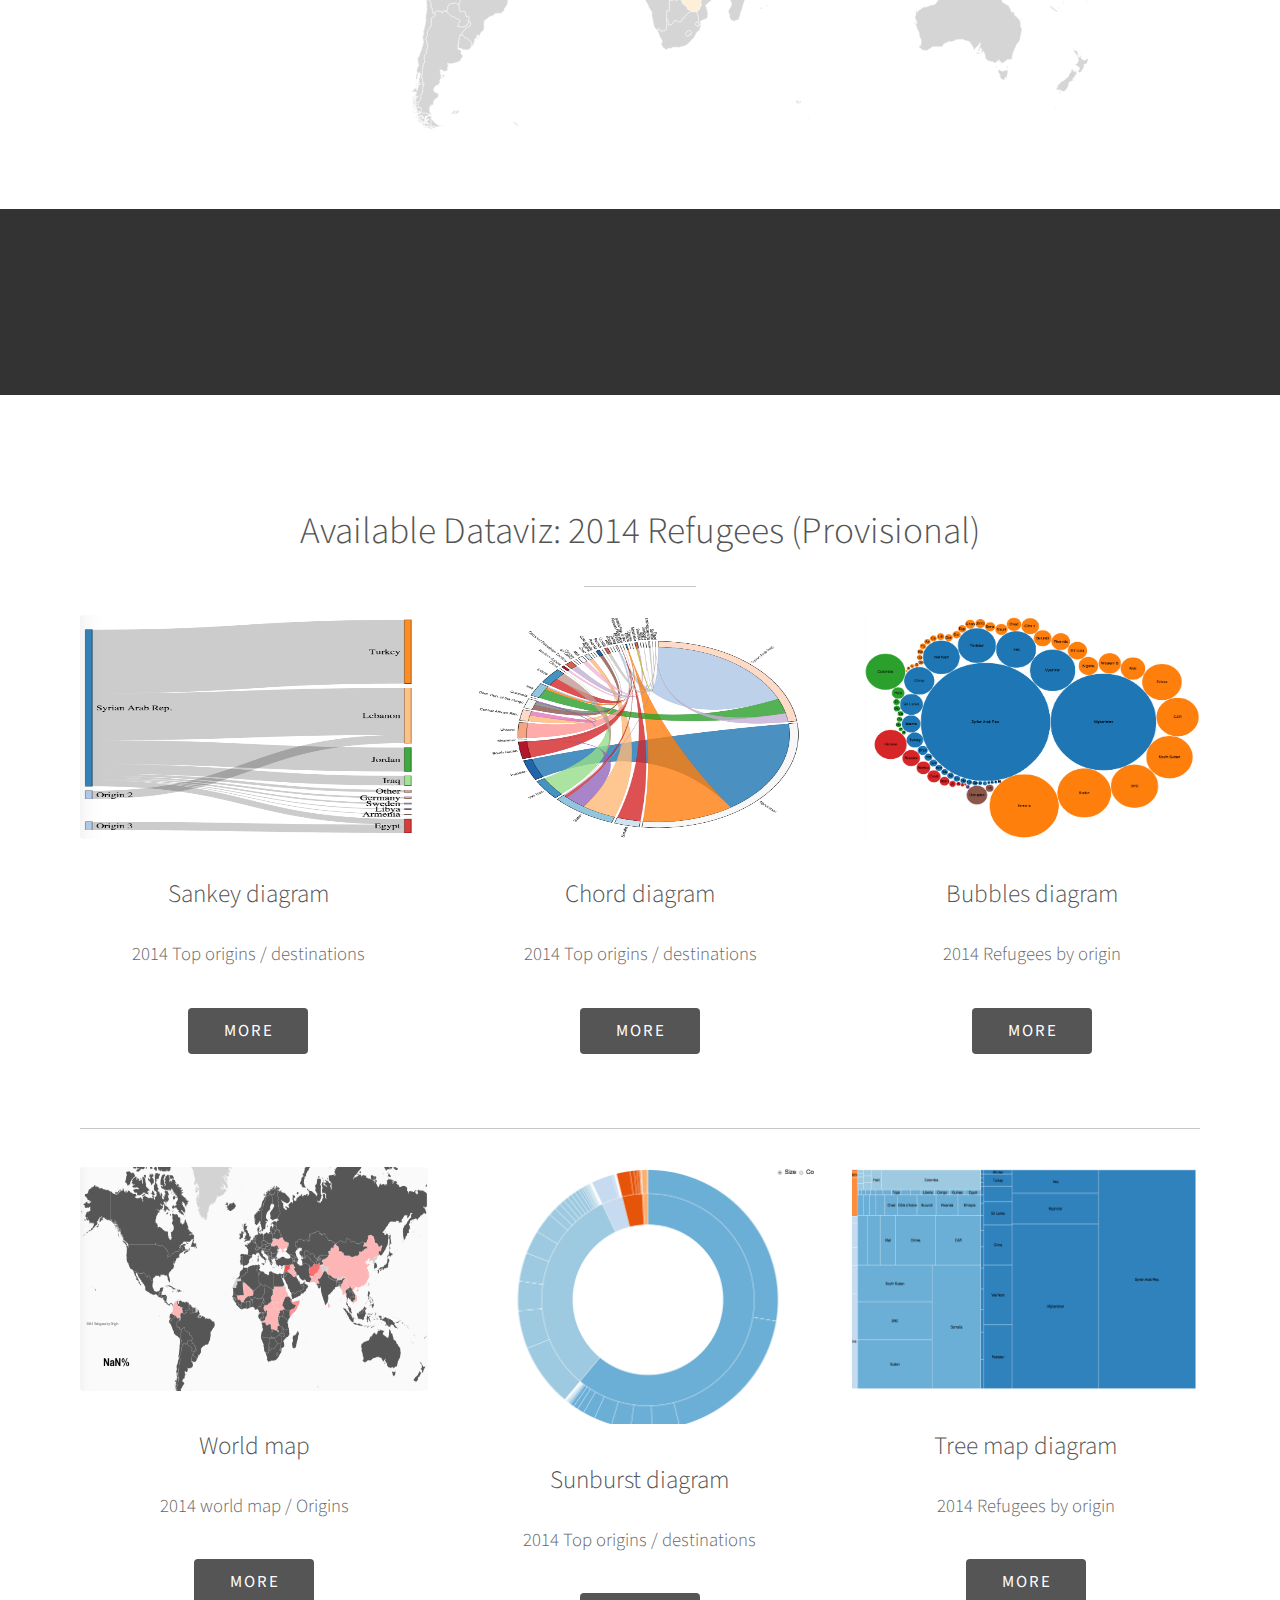
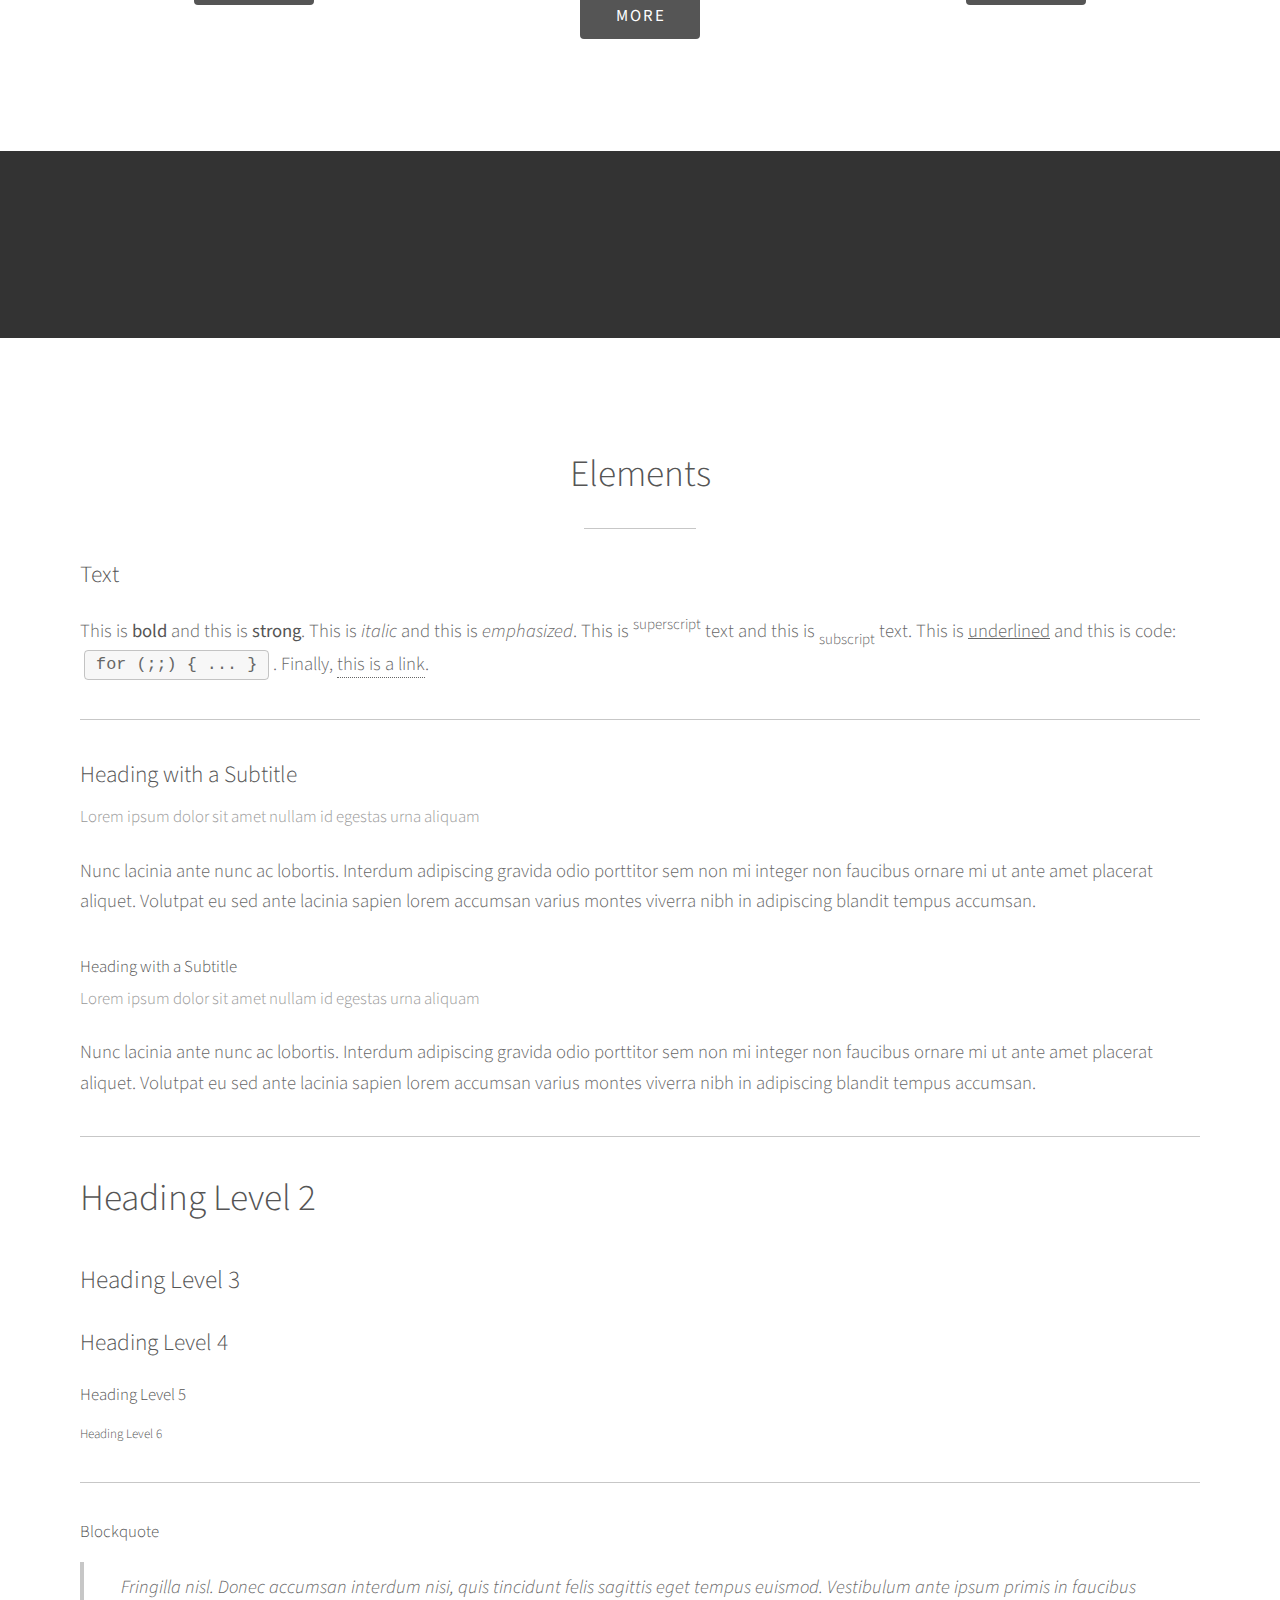
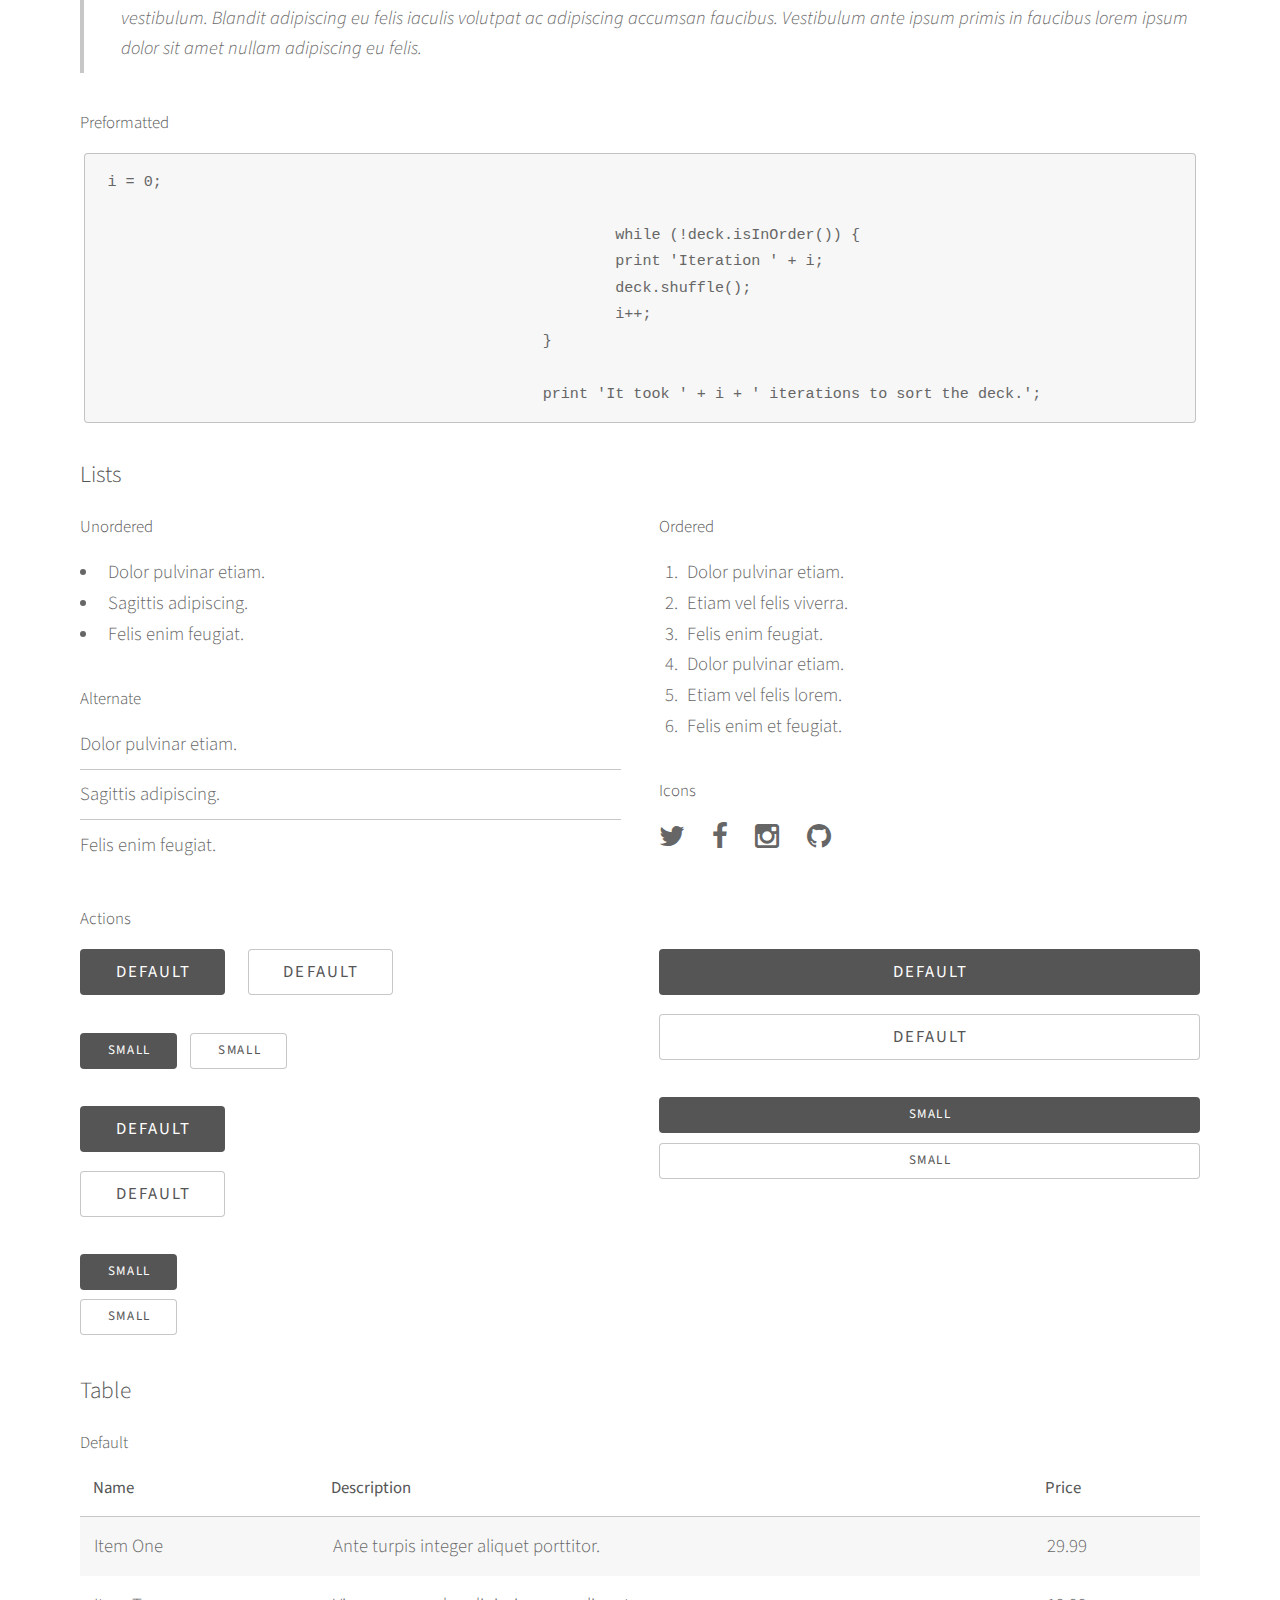
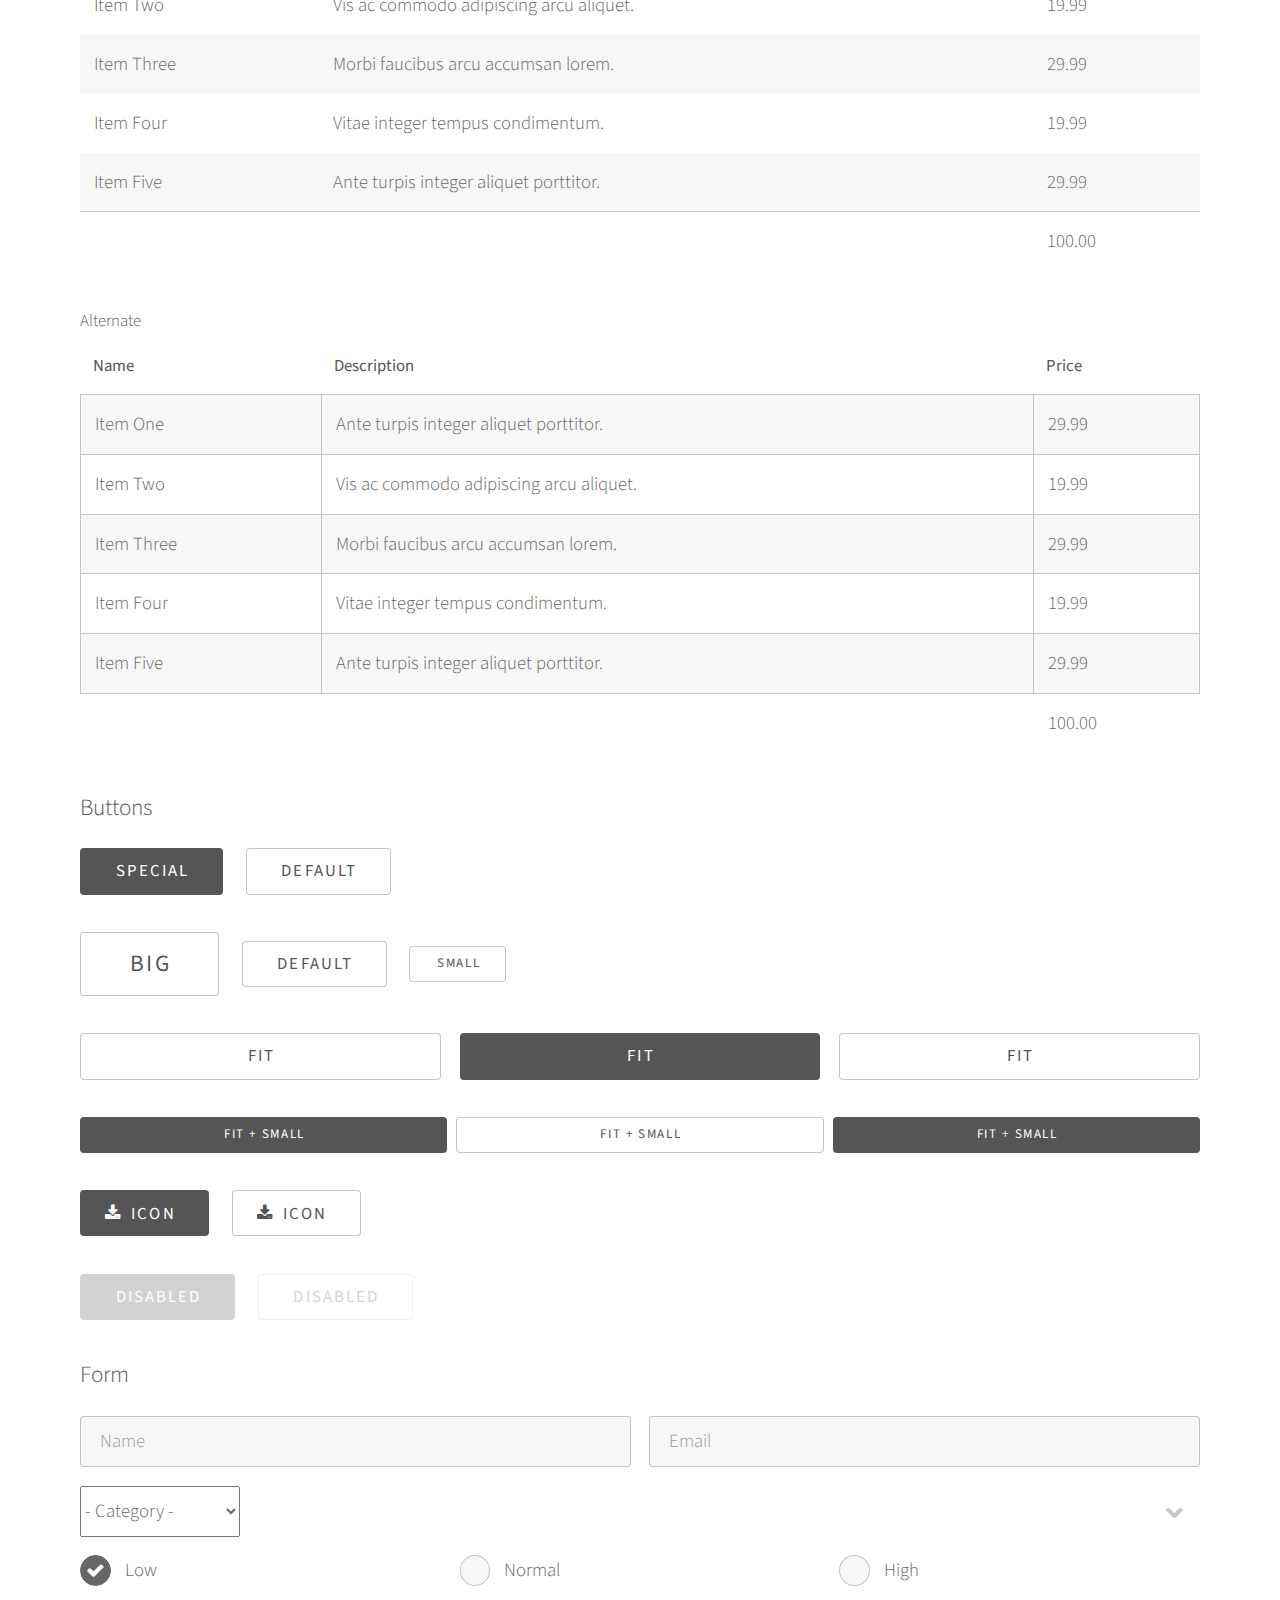
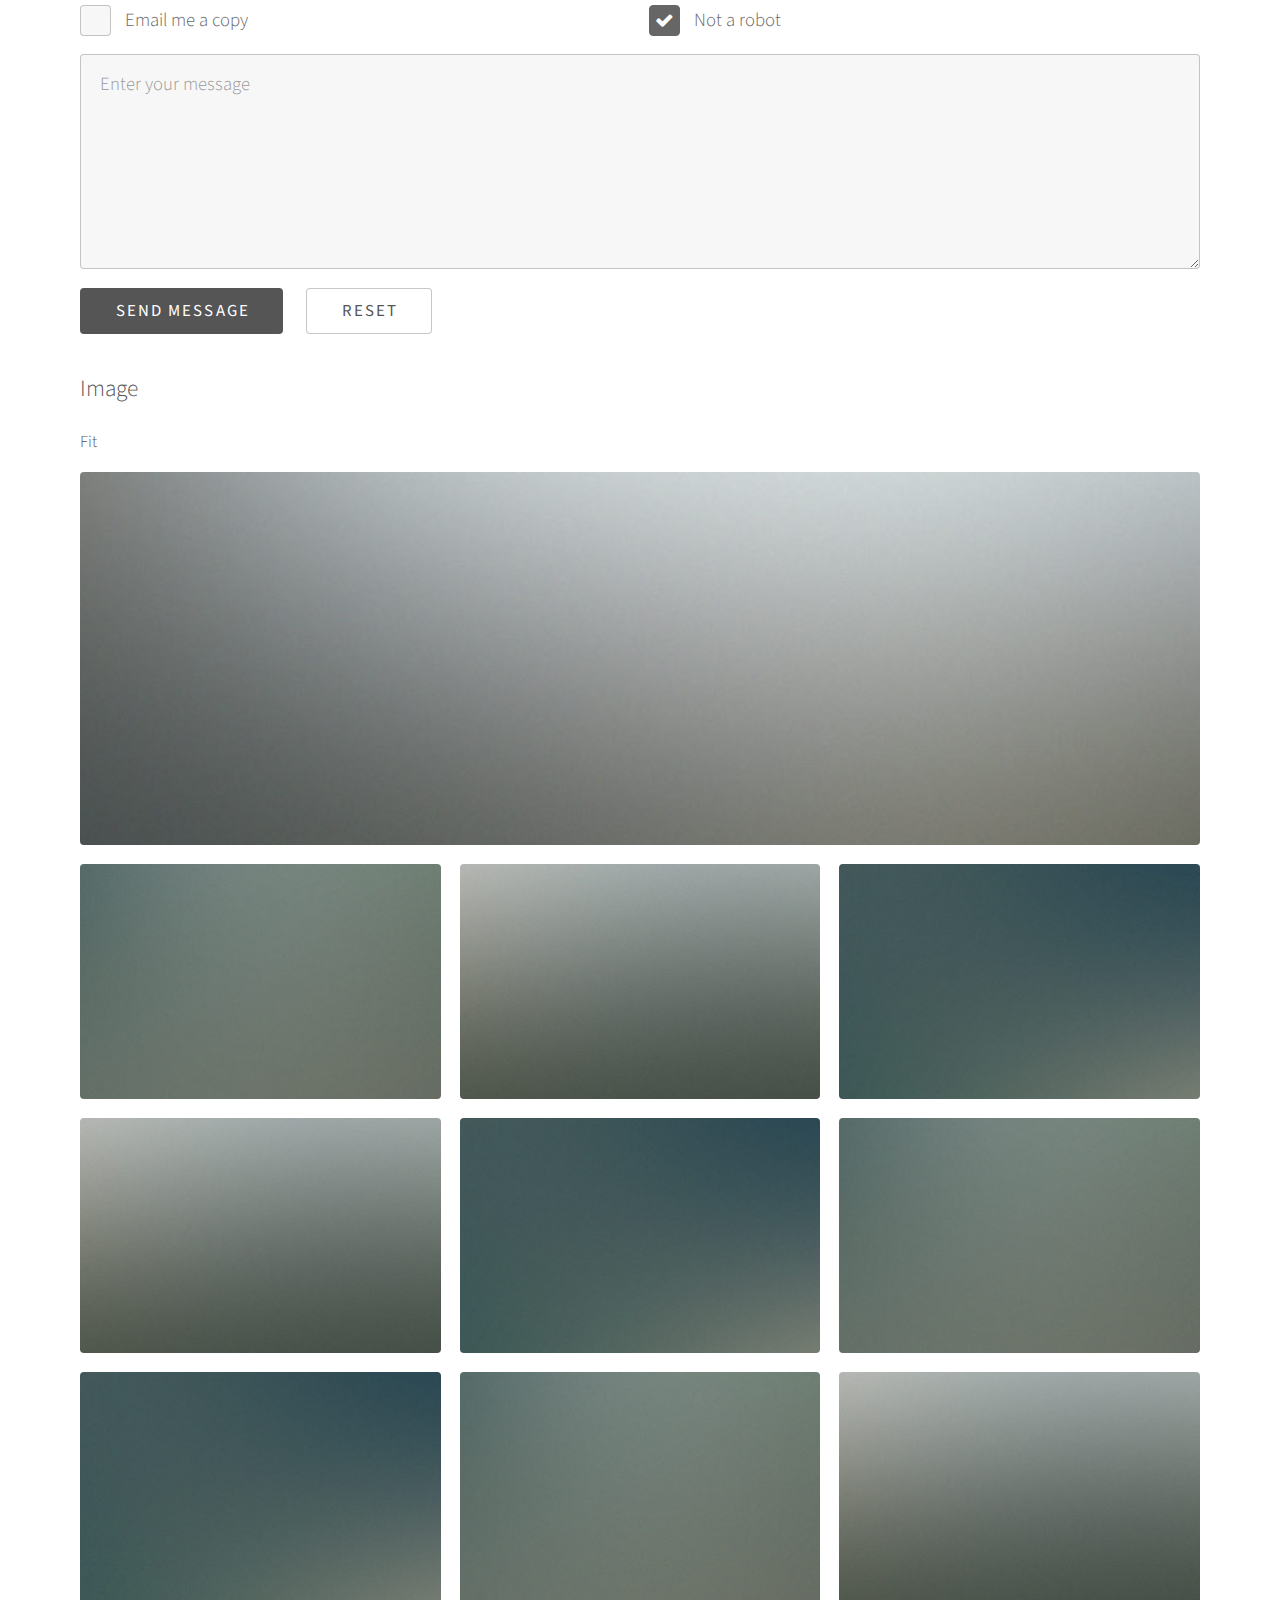
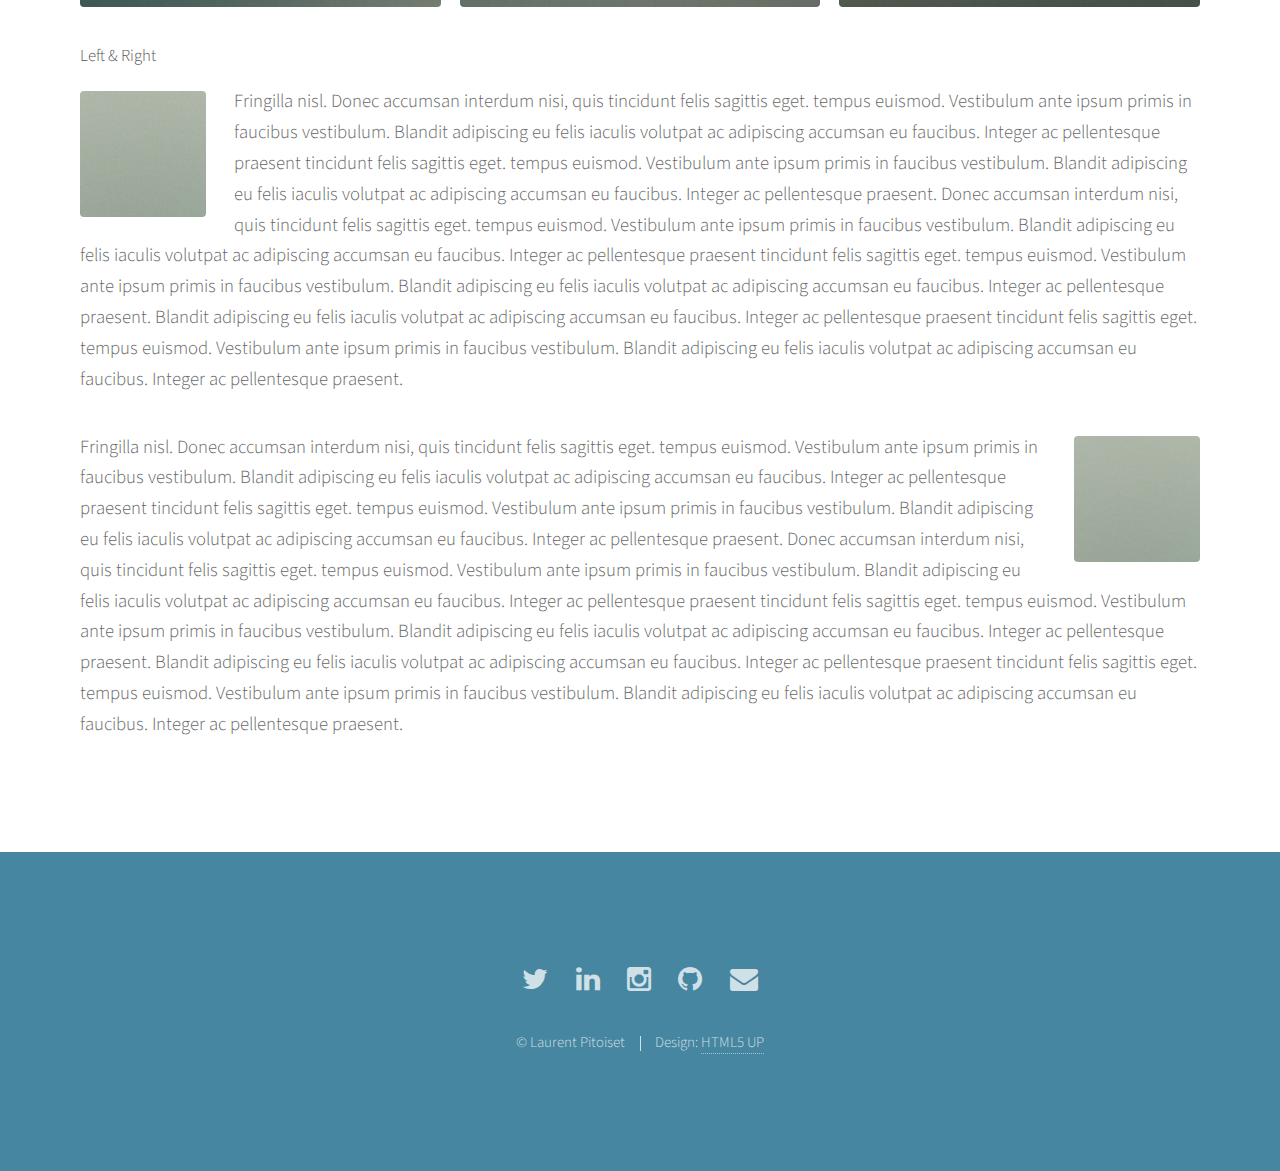
==== commit ef93db6d: "v2" ====
--- a/index.html
+++ b/index.html
@@ -35,69 +35,211 @@
 		</div>
 	</section>
 
-	<!-- One -->
-	<section id="one" class="main style1 special">
+	<!-- zero -->
+
+	<section id="two" class="main style2 special">
 		<div class="container">
-			<header class="major">
-				<h2>Available Dataviz: 2014 Refugees (Provisional)</h2>
-			</header>
-			<div class="row 150%">
-				<div class="4u 12u$(medium)">
-					<span class="image fit"><img src="images/dataviz1.png" height="224" alt="sankey" /></span>
-					<h3>Sankey diagram</h3>
-					<p>2014 Top origins / destinations</p>
-					<ul class="actions">
-						<li><a href="dataviz2/" class="button special">More</a></li>
-					</ul>
-				</div>
-				<div class="4u 12u$(medium)">
-					<span class="image fit"><img src="images/dataviz5.png" height="224" alt="chord" /></span>
-					<h3>Chord diagram</h3>
-					<p>2014 Top origins / destinations</p>
-					<ul class="actions">
-						<li><a href="dataviz5/" class="button special">More</a></li>
-					</ul>
-				</div>
-				<div class="4u$ 12u$(medium)">
-					<span class="image fit"><img src="images/dataviz3.png" height="224" alt="bubbles" /></span>
-					<h3>Bubbles diagram</h3>
-					<p>2014 Refugees by origin</p>
-					<ul class="actions">
-						<li><a href="dataviz3" class="button special">More</a></li>
-					</ul>
-				</div>
-			</div>
-			<hr>
-			<div class="row">
-				<div class="4u 12u$(medium)">
-					<span class="image fit"><img src="images/dataviz4.png" height="224" alt="" /></span>
-					<h3>World map</h3>
-					<p>2014 world map / Origins</p>
-					<ul class="actions">
-						<li><a href="dataviz4/index2.html" class="button special">More</a></li>
-					</ul>
-				</div>
-				<div class="4u 12u$(medium)">
-					<span class="image fit"><img src="images/dataviz6.png" alt="" /></span>
-					<h3>Sunburst diagram</h3>
-					<p>2014 Top origins / destinations</p>
-					<ul class="actions">
-						<li><a href="dataviz6/" class="button special">More</a></li>
-					</ul>
-				</div>
-				<div class="4u$ 12u$(medium)">
-					<span class="image fit"><img src="images/dataviz7.png" height="224" alt="bubbles" /></span>
-					<h3>Tree map diagram</h3>
-					<p>2014 Refugees by origin</p>
-					<ul class="actions">
-						<li><a href="dataviz7" class="button special">More</a></li>
-					</ul>
-				</div>
+			<div class="querybuilder">
+				<header class="major">
+					<h2>Popstats query builder</h2>
+				</header>
+				<p>Generate visualizations</p>
+				<br>
+
+				<form method="post" action="#">
+						<h3>
+							I want to see 
+
+							<select name="form_year" id="querybuilder">
+								<option value="1">2014</option>
+							</select>
+							<select name="form_poc" id="querybuilder">
+								<option value="1">Refugees</option>
+								<option value="2">Asylum-seekers</option>
+								<option value="3">all Persons of Concern</option>
+							</select>
+							by				
+							<select name="form_type" id="querybuilder">
+								<option value="1" selected="">Origin</option>
+								<option value="2">Destination</option>
+							</select>
+							on
+							<select name="form_viz_type" id="querybuilder">
+								<option value="1" selected="">a world map</option>
+								<option value="2">a sankey diagram</option>
+								<option value="3">a bubbles diagram</option>
+								<option value="4">a tree map diagram</option>
+							</select>
+
+						</h3>
+
+				</form>
+				<br />
+			</div>
+			<script src="dataviz4/d3.min.js"></script>
+			<script src="dataviz4/topojson.v1.min.js"></script>
+
+			<div class="" id="map">
+
+			</div>
+
+			<script>
+				var m_width=$("#map").width(),width=$("#map").width(),height=width/1.7;
+				$('#map').height(width/1.7);
+				var svg=d3.select("#map")
+				.append("svg")
+				.attr("preserveAspectRatio","xMidYMid")
+				.attr("viewBox","0 0 "+width+" "+height)
+				.attr("width",m_width)
+				.attr("height",m_width*height/width);
+				var scale=width/6.3;
+				var projection=d3.geo.mercator()
+				.scale(scale)
+				.center([10,35])
+				.translate([((width)/2),height/2]);
+				var path=d3.geo.path().projection(projection);
+				var g=svg.append("g");
+				d3.json("data/world2.json?v2.3",function(error,data){
+					var mapdata=topojson.feature(data,data.objects.un_world);
+					g.append("g")
+					.attr("id","countries")
+					.selectAll("path")
+					.data(mapdata.features)
+					.enter()
+					.append("path")
+					.attr("id",function(d){return d.id;})
+					.attr('class','country')
+					.attr('fill',function(d){return'#c3c3c3';})
+					.attr('fill-opacity',0.7)
+					.attr('stroke','#FAFAFA')
+					.attr('stroke-width',0.5)
+					.attr("d",path)
+					.on("mouseover",function(){})
+					.on("mouseout",function(){})
+					var piedata=[0,0];
+					var total_refugees=0;
+
+
+					d3.json("data/2014_ref_origin.json"+'?'+Math.random(),function(error,data){$(data)
+						.each(function(){
+							if(this.iso!=''){
+								var selection=d3.select('#'+this.iso);
+								if(this.CoO=='0'){
+									selection.attr('fill','#c3c3c3');total_refugees+=this.CoO;
+								}
+								if(this.CoO>0){
+									selection.attr('fill','rgb(254,240,217)');total_refugees+=this.CoO;
+								}
+								if(this.CoO>20000){
+									selection.attr('fill','rgb(254,232,200)');total_refugees+=this.CoO;
+								}
+								if(this.CoO>30000){
+									selection.attr('fill','rgb(253,212,158)');total_refugees+=this.CoO;
+								}
+								if(this.CoO>50000){
+									selection.attr('fill','rgb(253,187,132)');total_refugees+=this.CoO;
+								}
+								if(this.CoO>100000){
+									selection.attr('fill','rgb(252,141,89)');total_refugees+=this.CoO;
+								}
+								if(this.CoO>1000000){
+									selection.attr('fill','rgb(239,101,72)');total_refugees+=this.CoO;
+								}
+								if(this.CoO>2000000){
+									selection.attr('fill','rgb(215,48,31)');total_refugees+=this.CoO;
+								}
+								if(this.CoO>3000000){
+									selection.attr('fill','rgb(153,0,0)');total_refugees+=this.CoO;
+								}
+                /*
+                if(this.status=='submitted'){
+                    selection.attr('fill','#111111');piedata[0]=piedata[0]+1;
+                }
+                else{selection.attr('fill','#618784');piedata[1]=piedata[1]+1;
+                */
+
+            }
+        });
+
+});
+});
+</script>
+
+
+
+
+</div>
+</section>
+
+<!-- divider -->
+<section id="divider" class="main style_divider"></section>
+
+<!-- One -->
+<section id="one" class="main style1 special">
+	<div class="container">
+		<header class="major">
+			<h2>Available Dataviz: 2014 Refugees (Provisional)</h2>
+		</header>
+		<div class="row 150%">
+			<div class="4u 12u$(medium)">
+				<span class="image fit"><img src="images/dataviz1.png" height="224" alt="sankey" /></span>
+				<h3>Sankey diagram</h3>
+				<p>2014 Top origins / destinations</p>
+				<ul class="actions">
+					<li><a href="dataviz2/" class="button special">More</a></li>
+				</ul>
+			</div>
+			<div class="4u 12u$(medium)">
+				<span class="image fit"><img src="images/dataviz5.png" height="224" alt="chord" /></span>
+				<h3>Chord diagram</h3>
+				<p>2014 Top origins / destinations</p>
+				<ul class="actions">
+					<li><a href="dataviz5/" class="button special">More</a></li>
+				</ul>
+			</div>
+			<div class="4u$ 12u$(medium)">
+				<span class="image fit"><img src="images/dataviz3.png" height="224" alt="bubbles" /></span>
+				<h3>Bubbles diagram</h3>
+				<p>2014 Refugees by origin</p>
+				<ul class="actions">
+					<li><a href="dataviz3" class="button special">More</a></li>
+				</ul>
 			</div>
 		</div>
-	</section>
-
-	<!-- Four -->
+		<hr>
+		<div class="row">
+			<div class="4u 12u$(medium)">
+				<span class="image fit"><img src="images/dataviz4.png" height="224" alt="" /></span>
+				<h3>World map</h3>
+				<p>2014 world map / Origins</p>
+				<ul class="actions">
+					<li><a href="dataviz4/index2.html" class="button special">More</a></li>
+				</ul>
+			</div>
+			<div class="4u 12u$(medium)">
+				<span class="image fit"><img src="images/dataviz6.png" alt="" /></span>
+				<h3>Sunburst diagram</h3>
+				<p>2014 Top origins / destinations</p>
+				<ul class="actions">
+					<li><a href="dataviz6/" class="button special">More</a></li>
+				</ul>
+			</div>
+			<div class="4u$ 12u$(medium)">
+				<span class="image fit"><img src="images/dataviz7.png" height="224" alt="bubbles" /></span>
+				<h3>Tree map diagram</h3>
+				<p>2014 Refugees by origin</p>
+				<ul class="actions">
+					<li><a href="dataviz7" class="button special">More</a></li>
+				</ul>
+			</div>
+		</div>
+	</div>
+</section>
+
+<!-- divider -->
+<section id="divider" class="main style_divider"></section>
+
+<!-- Four -->
 		<!--
 			<section id="four" class="main style2 special">
 				<div class="container">
@@ -430,21 +572,21 @@
 
 				</div>
 			</section>
-			
+
 
 			<!-- Footer -->
-	<section id="footer">
-		<ul class="icons">
-			<li><a href="https://twitter.com/lpitoiset" target="_blank" class="icon alt fa-twitter"><span class="label">Twitter</span></a></li>
-			<li><a href="http://ch.linkedin.com/in/lpitoiset" target="_blank" class="icon alt fa-linkedin"><span class="label">Linkedin</span></a></li>
-			<li><a href="#" class="icon alt fa-instagram"><span class="label">Instagram</span></a></li>
-			<li><a href="http://lpitoiset.github.io/#" target="_blank" class="icon alt fa-github"><span class="label">GitHub</span></a></li>
-			<li><a href="#" class="icon alt fa-envelope"><span class="label">Email</span></a></li>
-		</ul>
-		<ul class="copyright">
-		<li>&copy; Laurent Pitoiset</li><li>Design: <a href="http://html5up.net">HTML5 UP</a></li>
-		</ul>
-	</section>
+			<section id="footer">
+				<ul class="icons">
+					<li><a href="https://twitter.com/lpitoiset" target="_blank" class="icon alt fa-twitter"><span class="label">Twitter</span></a></li>
+					<li><a href="http://ch.linkedin.com/in/lpitoiset" target="_blank" class="icon alt fa-linkedin"><span class="label">Linkedin</span></a></li>
+					<li><a href="#" class="icon alt fa-instagram"><span class="label">Instagram</span></a></li>
+					<li><a href="http://lpitoiset.github.io/#" target="_blank" class="icon alt fa-github"><span class="label">GitHub</span></a></li>
+					<li><a href="#" class="icon alt fa-envelope"><span class="label">Email</span></a></li>
+				</ul>
+				<ul class="copyright">
+					<li>&copy; Laurent Pitoiset</li><li>Design: <a href="http://html5up.net">HTML5 UP</a></li>
+				</ul>
+			</section>
 
 		</body>
 		</html>--- a/css/style.css
+++ b/css/style.css
@@ -169,6 +169,14 @@
 		text-align: right;
 	}
 
+/* misc LP */
+
+.querybuilder {
+	background-color: #333;
+	width: 100%
+}
+
+
 /* Section/Article */
 
 	section.special, article.special {
@@ -243,7 +251,6 @@
 	input[type="text"],
 	input[type="password"],
 	input[type="email"],
-	select,
 	textarea {
 		-moz-appearance: none;
 		-webkit-appearance: none;
@@ -928,16 +935,22 @@
 	.main {
 		padding: 6em 0 4em 0;
 	}
-
-		.main.style1 {
-			background: #fff;
-		}
-
-		.main.style2 {
+		.main.style_divider {
 			background-color: #333;
 			color: rgba(255, 255, 255, 0.75);
 			background-attachment: fixed,							fixed;
-			background-image: url("images/overlay1.png"), url("../images/header.jpg");
+			background-image: url("images/overlay1.png"), url("../images/pic10.jpg");
+			background-size: auto,							cover;
+			height: 50px;
+		}
+		.main.style1 {
+			background: #fff;
+		}
+
+		.main.style2 {
+			background-color: #fff;
+			color: rgba(255, 255, 255, 0.75);
+			background-attachment: fixed,							fixed;
 			background-size: auto,							cover;
 		}
 
